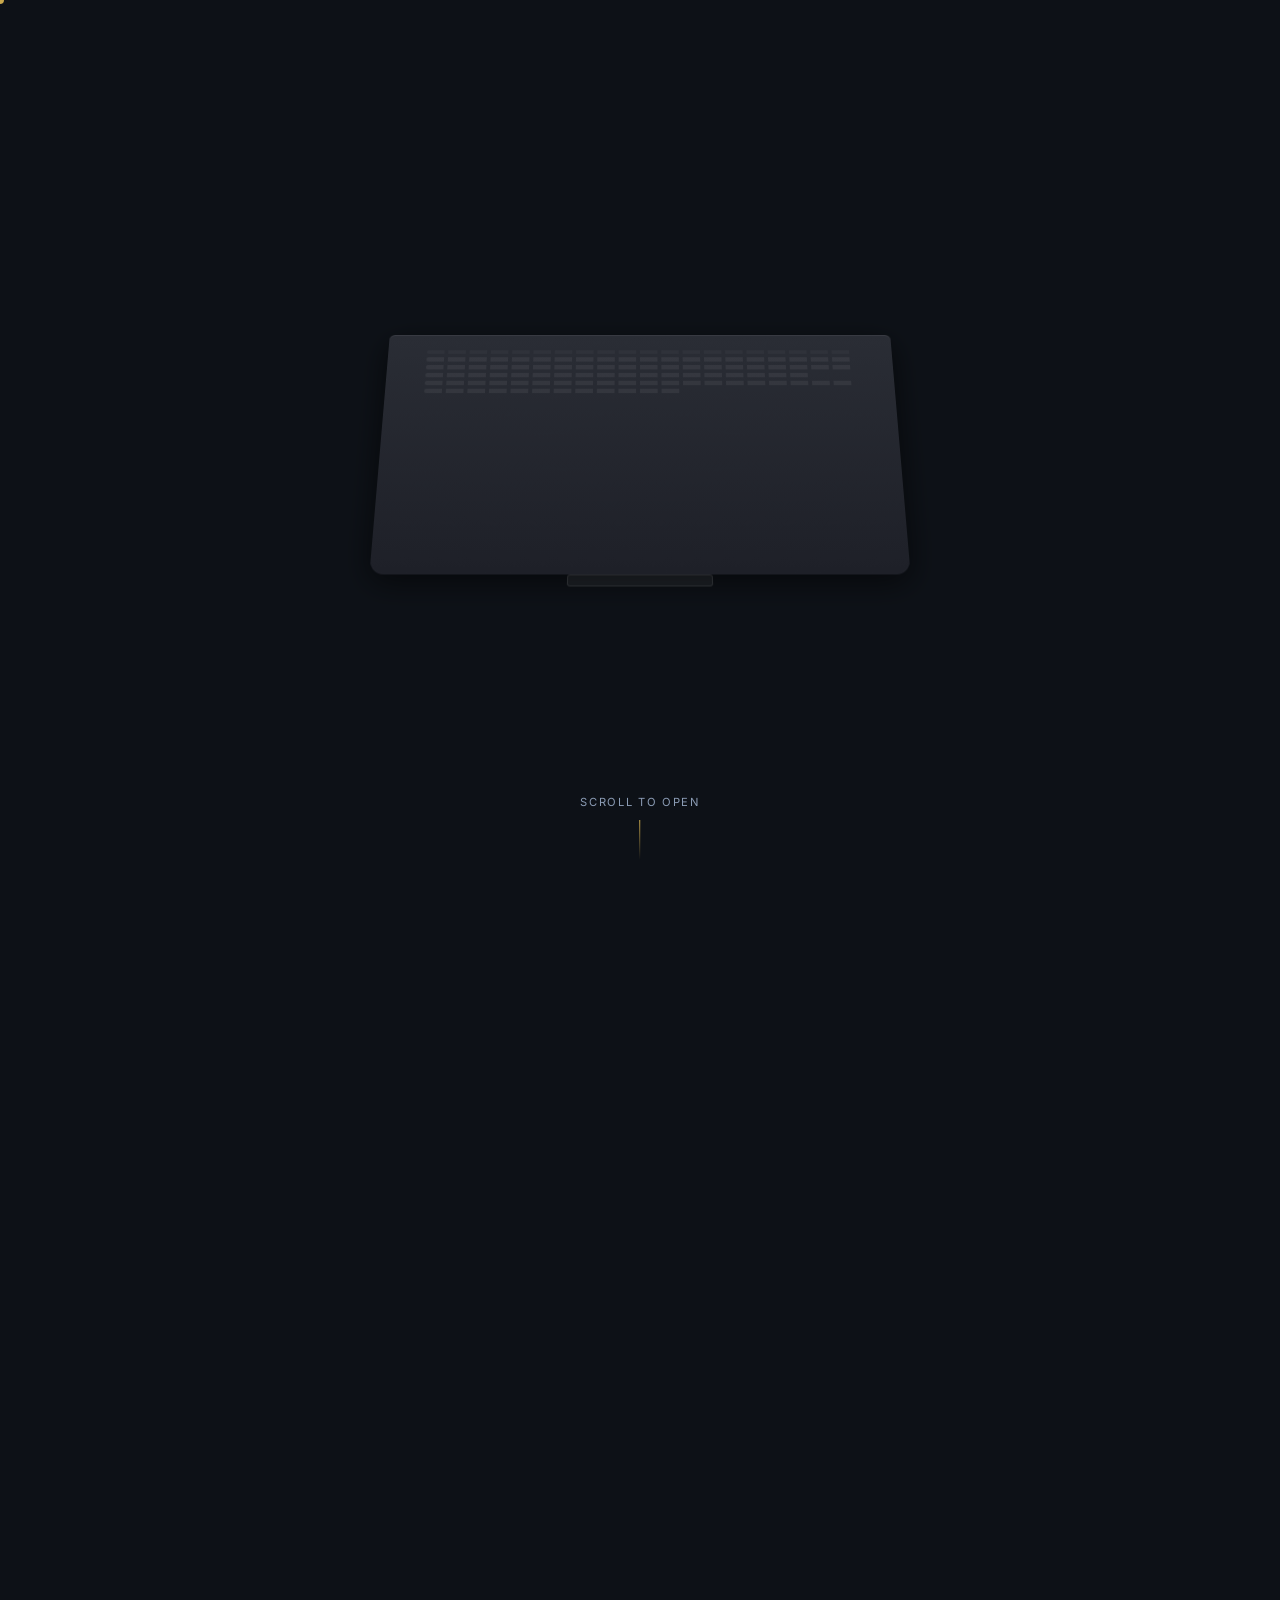
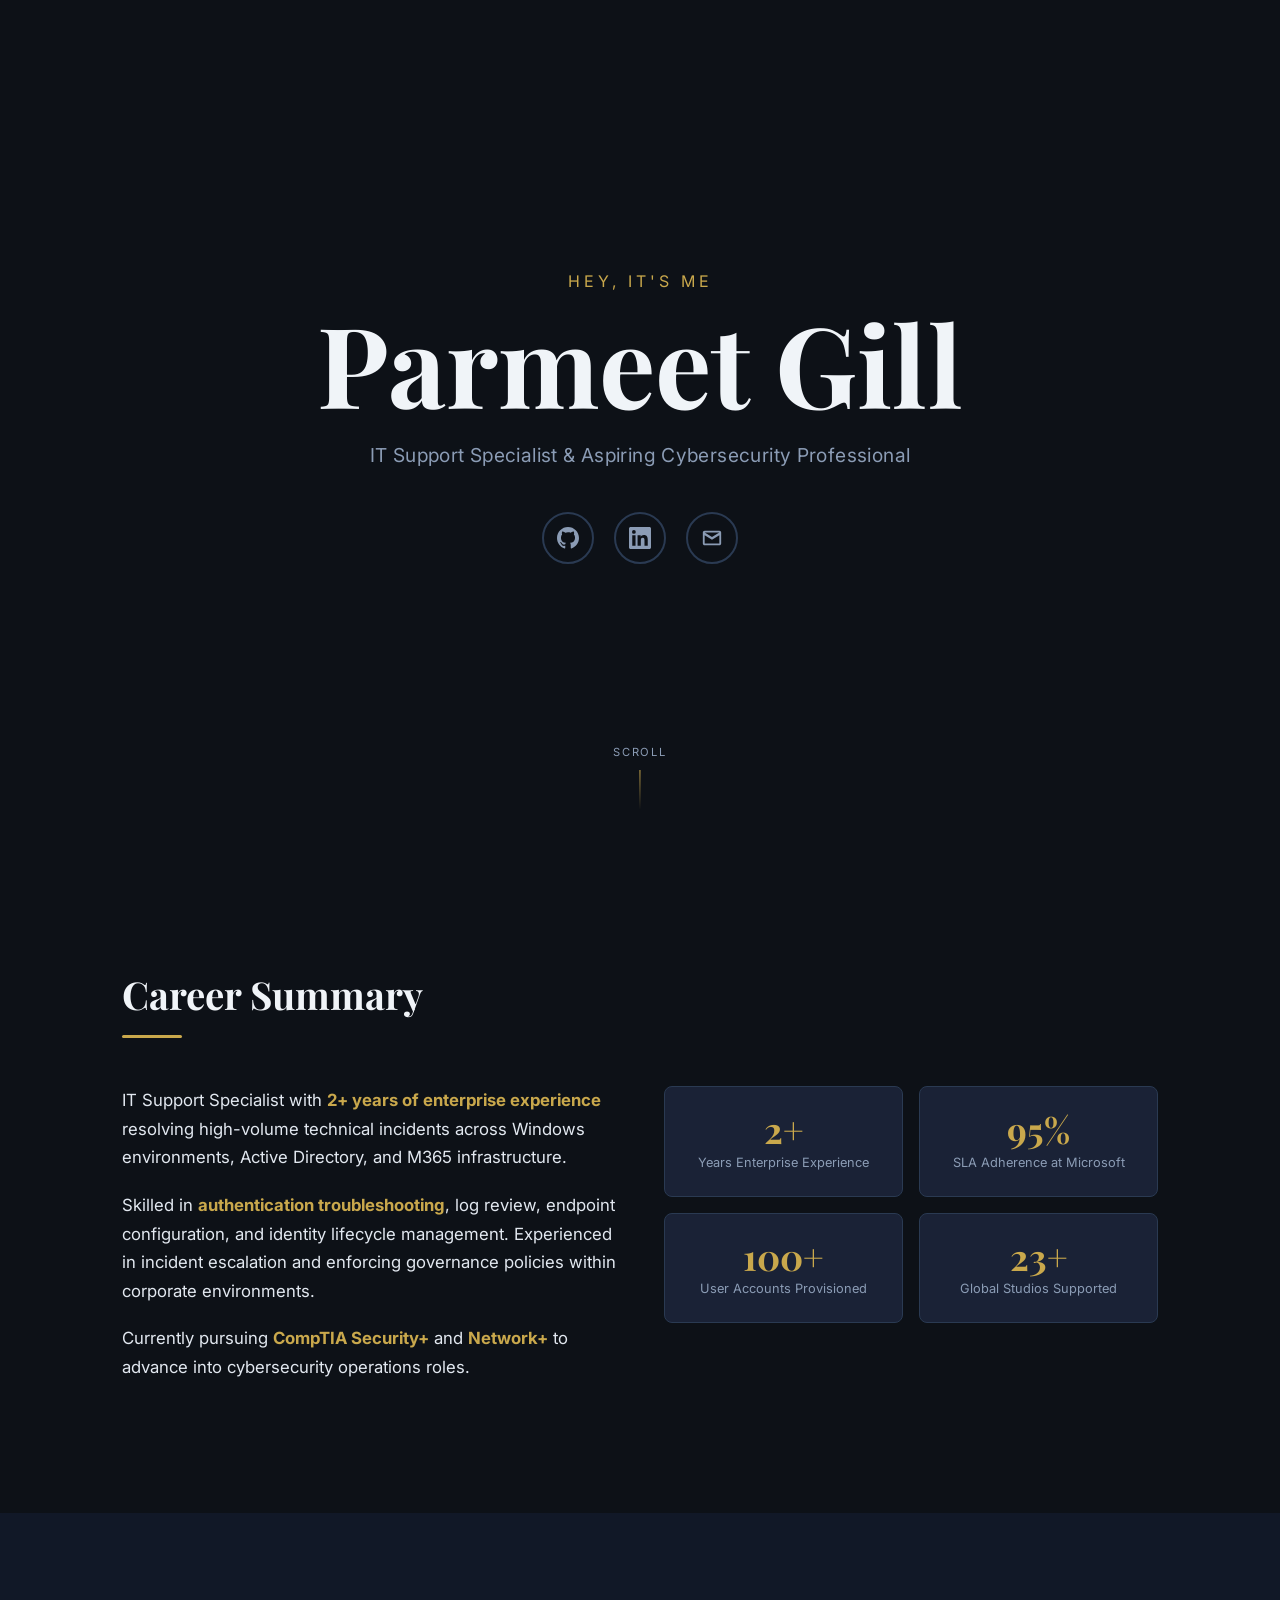
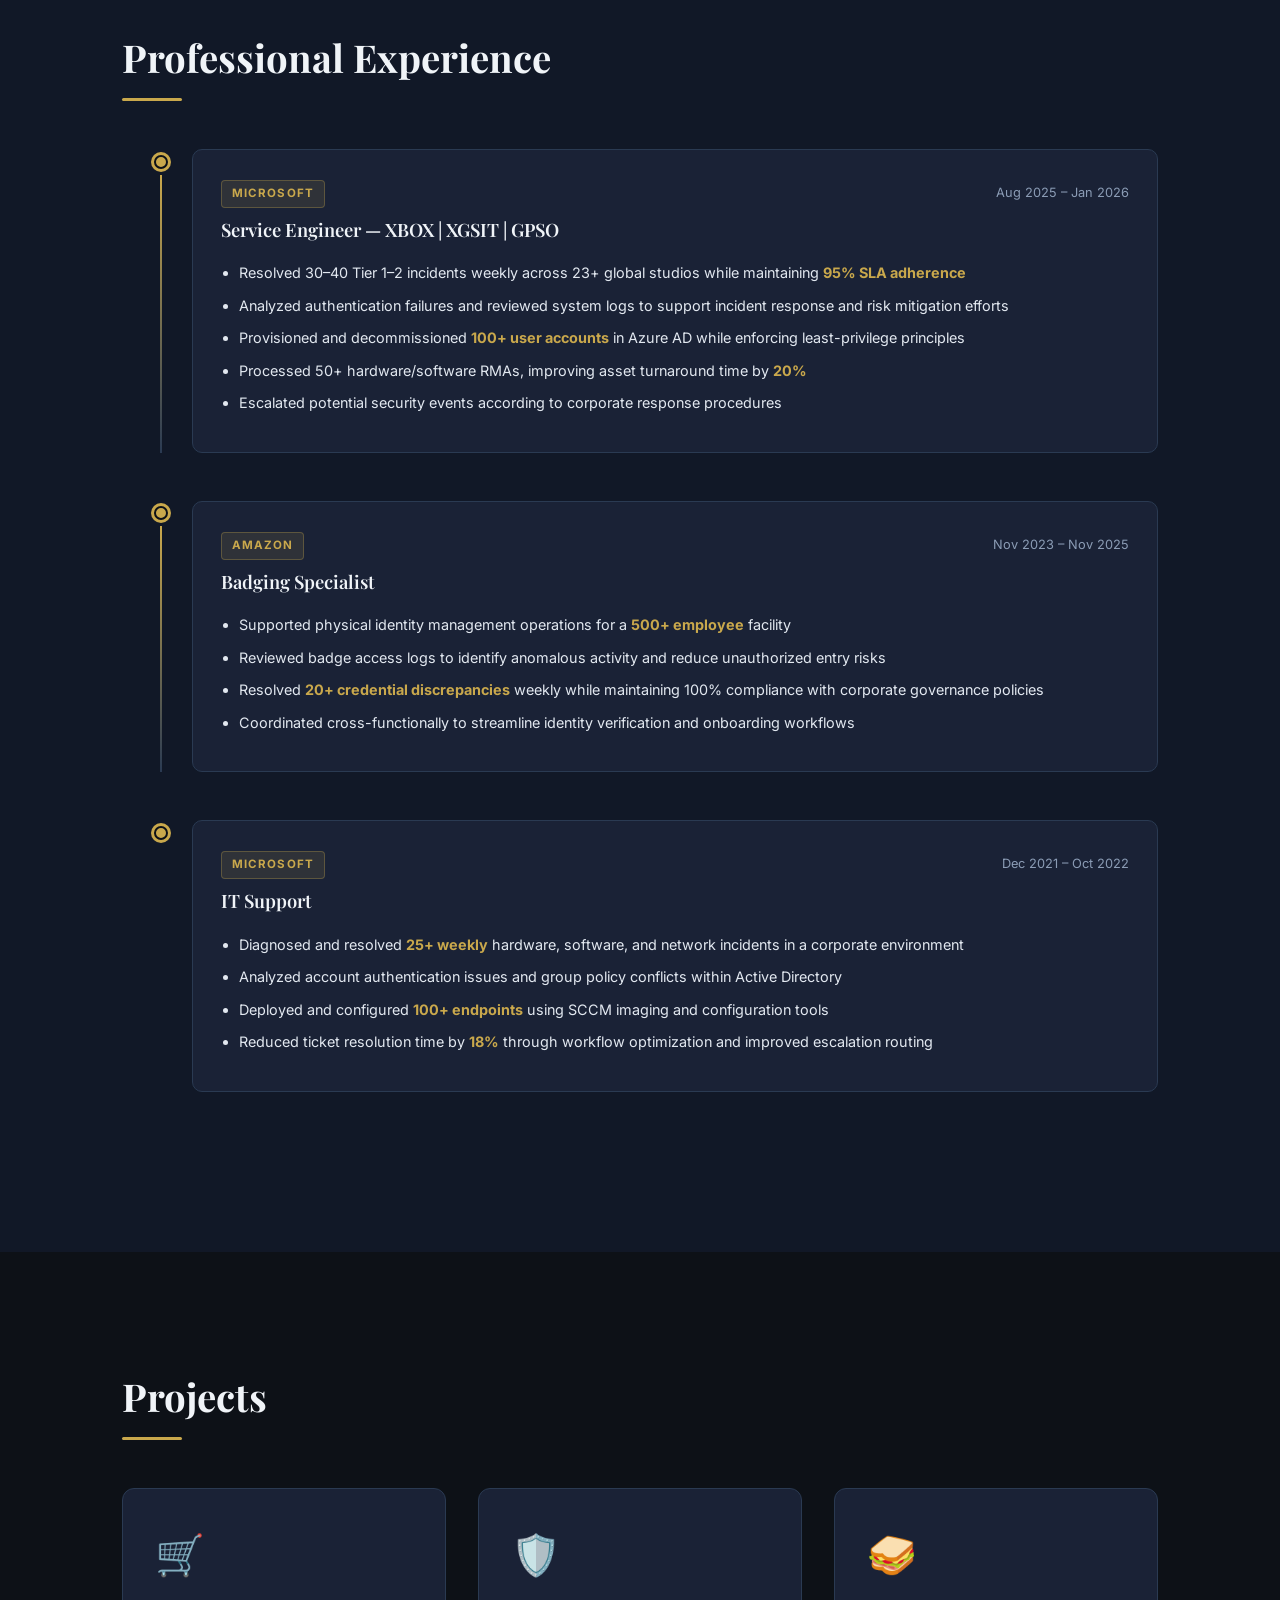
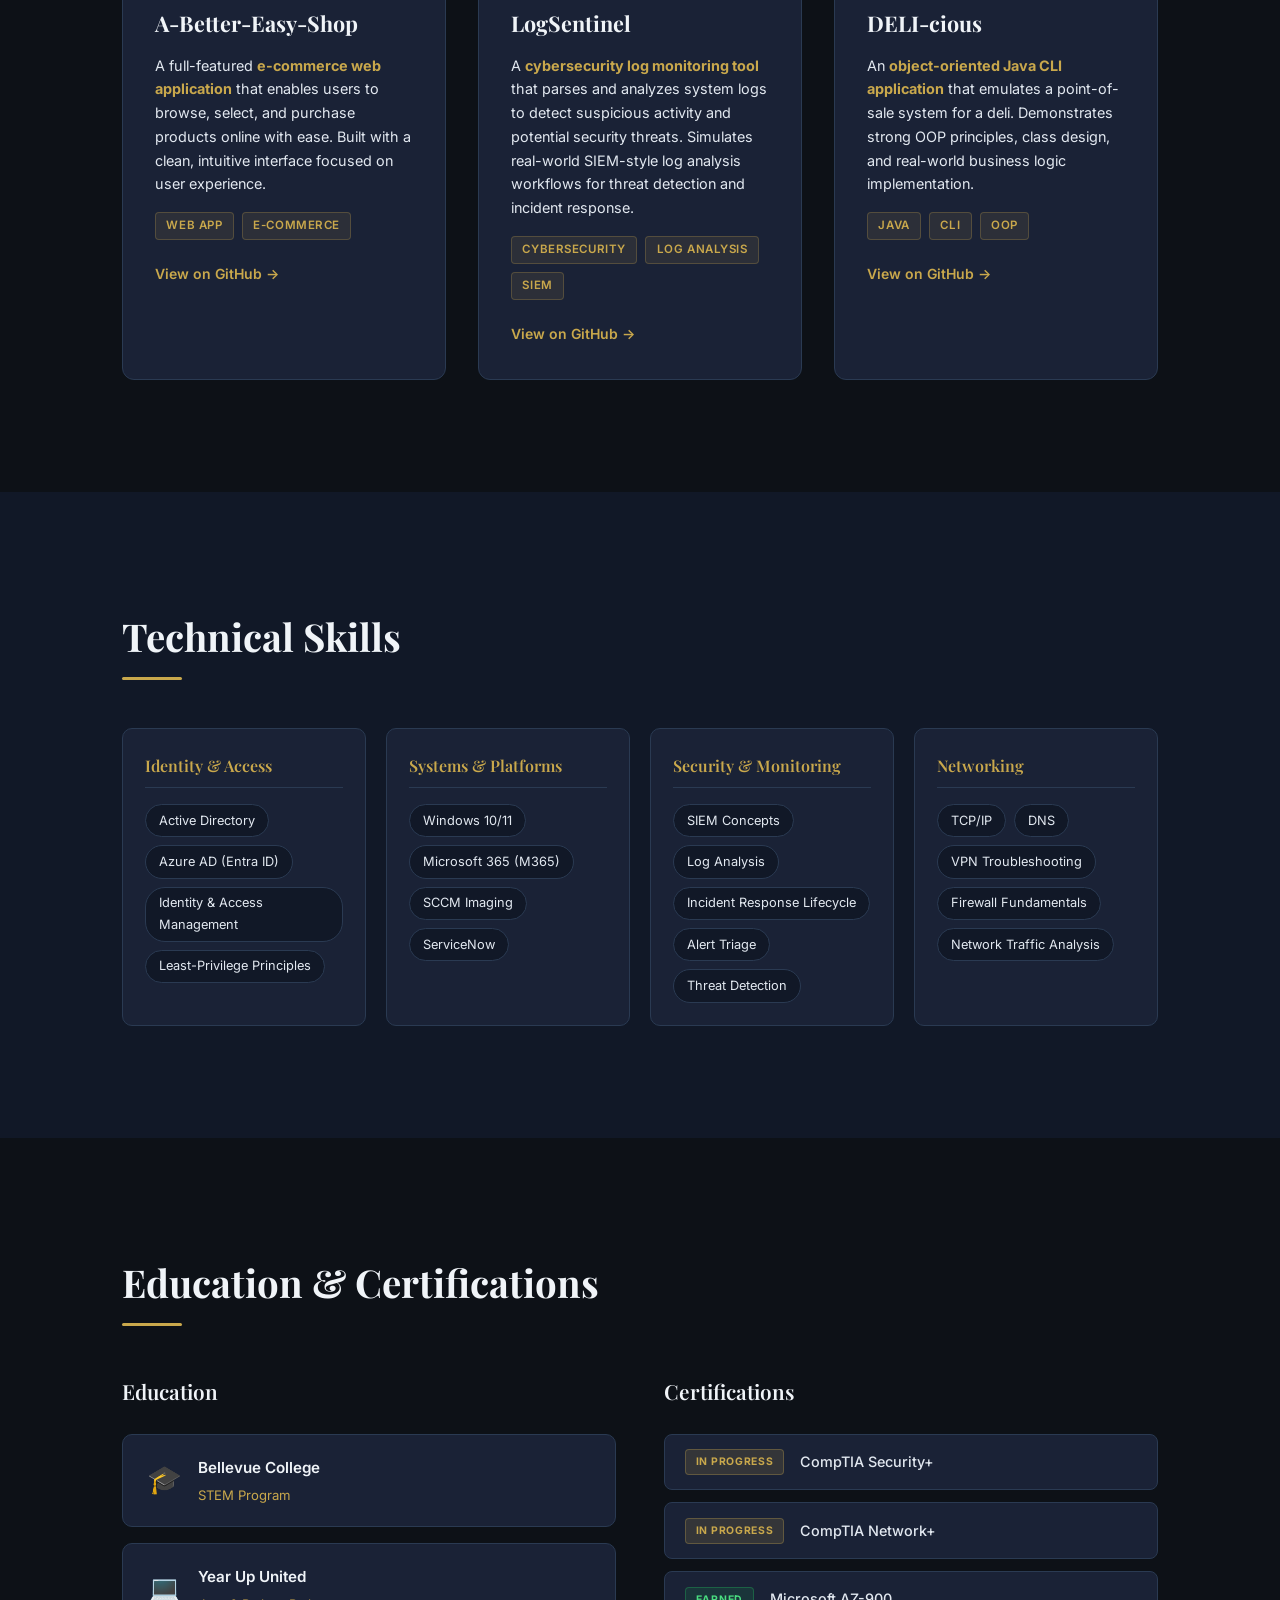
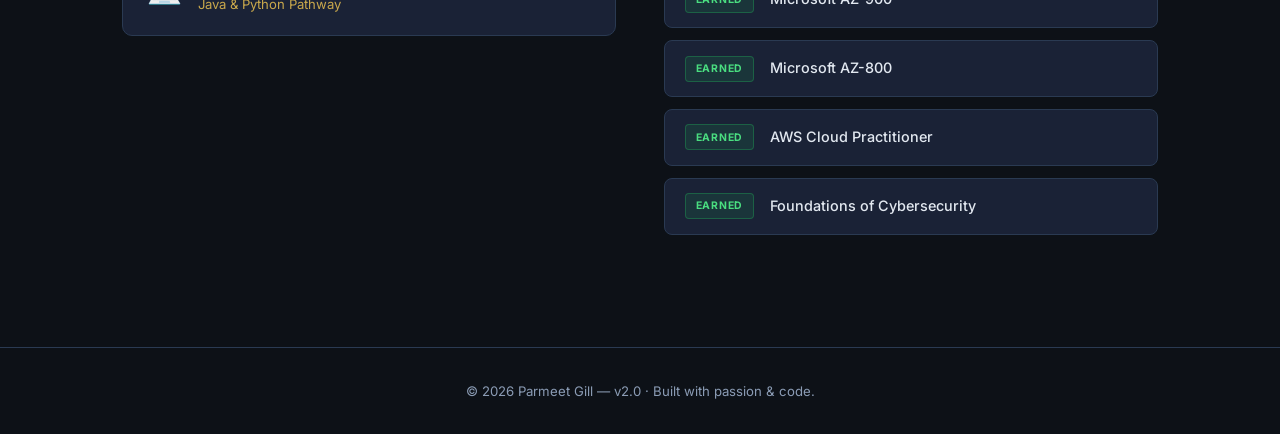
==== index.html @ feb054f6 "v2.0: fix closed angle (rotateX 90deg) and keyboard proportions - lc-lid CSS: rotateX(-120deg) → rot" ====
<!DOCTYPE html>
<html lang="en" data-theme="dark">
<head>
  <meta charset="UTF-8" />
  <meta name="viewport" content="width=device-width, initial-scale=1.0" />
  <title>Parmeet Gill — IT & Cybersecurity Professional | V2.0</title>
  <link rel="stylesheet" href="css/style.css" />
  <link rel="preconnect" href="https://fonts.googleapis.com" />
  <link rel="preconnect" href="https://fonts.gstatic.com" crossorigin />
  <link href="https://fonts.googleapis.com/css2?family=Playfair+Display:wght@400;600;700&family=Inter:wght@300;400;500;600&display=swap" rel="stylesheet" />
</head>
<body>

  <!-- Custom Cursor -->
  <div class="cursor-dot" id="cursorDot"></div>
  <div class="cursor-ring" id="cursorRing"></div>

  <!-- Interactive Canvas Background -->
  <canvas id="bgCanvas"></canvas>

  <!-- ── LAPTOP INTRO SCENE ── -->
  <div id="laptopIntroWrapper" class="laptop-intro-wrapper">
    <div class="laptop-intro-sticky">
      <div class="laptop-stage" id="laptopStage">
        <div class="laptop-computer" id="laptopComputer">
          <!-- Base: keyboard + trackpad -->
          <div class="lc-base">
            <div class="lc-keyboard">
              <div class="lc-key-row lc-key-row--fn"></div>
              <div class="lc-key-row"></div>
              <div class="lc-key-row"></div>
              <div class="lc-key-row lc-key-row--2"></div>
              <div class="lc-key-row"></div>
              <div class="lc-key-row lc-key-row--3"></div>
            </div>
            <div class="lc-trackpad"></div>
          </div>
          <!-- Lid: rotates open on scroll -->
          <div class="lc-lid" id="lcLid">
            <div class="lc-screen-outer">
              <div class="lc-camera-dot"></div>
              <div class="lc-screen" id="lcScreen">
                <div class="lc-screen-ui">
                  <div class="lc-topbar">
                    <span class="lc-dot red"></span>
                    <span class="lc-dot yellow"></span>
                    <span class="lc-dot green"></span>
                  </div>
                  <div class="lc-screen-body">
                    <p class="lc-eyebrow">Hey, it's me</p>
                    <h2 class="lc-name">Parmeet <span>Gill</span></h2>
                    <p class="lc-role">IT &amp; Cybersecurity Professional</p>
                  </div>
                </div>
              </div>
            </div>
            <!-- Lid back face (visible when closed) -->
            <div class="lc-lid-back"></div>
          </div>
        </div>
      </div>
      <!-- Scroll prompt -->
      <div class="laptop-scroll-prompt" id="laptopScrollPrompt">
        <span>Scroll to open</span>
        <div class="scroll-line"></div>
      </div>
    </div>
  </div>

  <!-- ── NAVBAR ── -->
  <nav id="navbar">
    <div class="nav-inner">
      <a href="#hero" class="nav-logo">PG</a>
      <ul class="nav-links">
        <li><a href="#about">About</a></li>
        <li><a href="#experience">Experience</a></li>
        <li><a href="#projects">Projects</a></li>
        <li><a href="#skills">Skills</a></li>
        <li><a href="#education">Education</a></li>
        <li><a href="resume.html" target="_blank" class="nav-resume-btn">Resume</a></li>
      </ul>
      <button class="theme-toggle" id="themeToggle" aria-label="Toggle dark/light mode">
        <span class="toggle-track">
          <span class="toggle-thumb"></span>
          <span class="toggle-icon sun">☀</span>
          <span class="toggle-icon moon">☾</span>
        </span>
      </button>
      <button class="nav-hamburger" id="navHamburger" aria-label="Open menu">
        <span></span><span></span><span></span>
      </button>
    </div>
  </nav>

  <!-- ── MOBILE MENU ── -->
  <div class="mobile-menu" id="mobileMenu">
    <button class="mobile-close" id="mobileClose">✕</button>
    <ul>
      <li><a href="#about" class="mobile-link">About</a></li>
      <li><a href="#experience" class="mobile-link">Experience</a></li>
      <li><a href="#projects" class="mobile-link">Projects</a></li>
      <li><a href="#skills" class="mobile-link">Skills</a></li>
      <li><a href="#education" class="mobile-link">Education</a></li>
      <li><a href="resume.html" target="_blank" class="mobile-link">Resume ↗</a></li>
    </ul>
  </div>

  <main>

    <!-- ── HERO ── -->
    <section id="hero">
      <div class="hero-content">
        <p class="hero-eyebrow">Hey, it's me</p>
        <h1 class="hero-name">Parmeet <span>Gill</span></h1>
        <p class="hero-tagline">IT Support Specialist &amp; Aspiring Cybersecurity Professional</p>
        <div class="hero-socials">
          <!-- GitHub -->
          <a href="https://github.com/ParmeetGill422" target="_blank" rel="noopener" class="social-icon" aria-label="GitHub">
            <svg viewBox="0 0 24 24" fill="currentColor" xmlns="http://www.w3.org/2000/svg">
              <path d="M12 0C5.374 0 0 5.373 0 12c0 5.302 3.438 9.8 8.207 11.387.599.111.793-.261.793-.577v-2.234c-3.338.726-4.033-1.416-4.033-1.416-.546-1.387-1.333-1.756-1.333-1.756-1.089-.745.083-.729.083-.729 1.205.084 1.839 1.237 1.839 1.237 1.07 1.834 2.807 1.304 3.492.997.107-.775.418-1.305.762-1.604-2.665-.305-5.467-1.334-5.467-5.931 0-1.311.469-2.381 1.236-3.221-.124-.303-.535-1.524.117-3.176 0 0 1.008-.322 3.301 1.23A11.509 11.509 0 0 1 12 5.803c1.02.005 2.047.138 3.006.404 2.291-1.552 3.297-1.23 3.297-1.23.653 1.653.242 2.874.118 3.176.77.84 1.235 1.911 1.235 3.221 0 4.609-2.807 5.624-5.479 5.921.43.372.823 1.102.823 2.222v3.293c0 .319.192.694.801.576C20.566 21.797 24 17.3 24 12c0-6.627-5.373-12-12-12z"/>
            </svg>
          </a>
          <!-- LinkedIn -->
          <a href="https://www.linkedin.com/in/parmeet-gill57/" target="_blank" rel="noopener" class="social-icon" aria-label="LinkedIn">
            <svg viewBox="0 0 24 24" fill="currentColor" xmlns="http://www.w3.org/2000/svg">
              <path d="M20.447 20.452h-3.554v-5.569c0-1.328-.027-3.037-1.852-3.037-1.853 0-2.136 1.445-2.136 2.939v5.667H9.351V9h3.414v1.561h.046c.477-.9 1.637-1.85 3.37-1.85 3.601 0 4.267 2.37 4.267 5.455v6.286zM5.337 7.433a2.062 2.062 0 0 1-2.063-2.065 2.064 2.064 0 1 1 2.063 2.065zm1.782 13.019H3.555V9h3.564v11.452zM22.225 0H1.771C.792 0 0 .774 0 1.729v20.542C0 23.227.792 24 1.771 24h20.451C23.2 24 24 23.227 24 22.271V1.729C24 .774 23.2 0 22.222 0h.003z"/>
            </svg>
          </a>
          <!-- Email (dropdown chooser) -->
          <div class="email-wrapper">
            <button class="social-icon" id="emailBtn" aria-label="Email" aria-expanded="false">
              <svg viewBox="0 0 24 24" fill="currentColor" xmlns="http://www.w3.org/2000/svg">
                <path d="M20 4H4c-1.103 0-2 .897-2 2v12c0 1.103.897 2 2 2h16c1.103 0 2-.897 2-2V6c0-1.103-.897-2-2-2zm0 2-8 5-8-5h16zm0 12H4V8.868l8 5 8-5V18z"/>
              </svg>
            </button>
            <div class="email-dropdown" id="emailDropdown">
              <a href="https://mail.google.com/mail/?view=cm&to=parmeetgill422@gmail.com" target="_blank" rel="noopener" class="email-opt">
                <svg viewBox="0 0 24 24" fill="currentColor"><path d="M24 5.457v13.909c0 .904-.732 1.636-1.636 1.636h-3.819V11.73L12 16.64l-6.545-4.91v9.273H1.636A1.636 1.636 0 0 1 0 19.366V5.457c0-2.023 2.309-3.178 3.927-1.964L5.455 4.64 12 9.548l6.545-4.91 1.528-1.145C21.69 2.28 24 3.434 24 5.457z"/></svg>
                Gmail
              </a>
              <a href="mailto:parmeetgill422@gmail.com" class="email-opt">
                <svg viewBox="0 0 24 24" fill="currentColor"><path d="M7.88 12.04q0 .45-.11.87-.1.41-.33.74-.22.33-.58.52-.37.2-.87.2t-.85-.2q-.35-.21-.57-.55-.22-.33-.33-.75-.1-.42-.1-.83 0-.42.1-.83.11-.43.33-.75.22-.33.57-.54.36-.2.85-.2.5 0 .87.2.36.2.58.54.22.32.33.75.11.42.11.83zm2.12 0q0-.68-.2-1.3-.21-.6-.59-1.06-.37-.45-.9-.72-.52-.26-1.2-.26-.54 0-.97.2-.43.18-.74.48v-.55H5.1v7.37h1.31v-2.6q.29.27.71.43.42.16.92.16.68 0 1.2-.26.54-.27.9-.73.38-.46.59-1.07.2-.6.2-1.29zm4.93 0q0 .45-.11.87-.1.41-.33.74-.22.33-.58.52-.37.2-.87.2t-.85-.2q-.35-.21-.57-.55-.22-.33-.33-.75-.1-.42-.1-.83 0-.42.1-.83.11-.43.33-.75.22-.33.57-.54.36-.2.85-.2.5 0 .87.2.36.2.58.54.22.32.33.75.11.42.11.83zm2.12 0q0-.68-.2-1.3-.21-.6-.59-1.06-.37-.45-.9-.72-.52-.26-1.2-.26-.54 0-.97.2-.43.18-.74.48v-.55h-1.22v7.37h1.31v-2.6q.29.27.71.43.42.16.92.16.68 0 1.2-.26.54-.27.9-.73.38-.46.59-1.07.2-.6.2-1.29zm3.06 3.56q.39 0 .72-.07.34-.08.56-.2v-1.16q-.22.11-.5.17-.27.07-.55.07-.67 0-1.03-.42-.37-.44-.37-1.22 0-.78.36-1.21.37-.43 1.06-.43.26 0 .52.06.25.07.47.18V9.84q-.24-.11-.56-.17-.32-.07-.68-.07-.91 0-1.57.33-.66.33-1.01.93-.35.6-.35 1.41 0 .8.35 1.4.35.6 1.01.92.66.33 1.57.33zm4.78-6.05v6h-1.31V9.55h1.31zm0-2.28v1.28h-1.31V7.27h1.31z"/></svg>
                Outlook
              </a>
            </div>
          </div>
        </div>
      </div>
      <div class="hero-scroll-hint">
        <span>Scroll</span>
        <div class="scroll-line"></div>
      </div>
    </section>

    <!-- ── ABOUT ── -->
    <section id="about" class="section">
      <div class="container">
        <h2 class="section-title">Career Summary</h2>
        <div class="about-grid">
          <div class="about-text">
            <p>
              IT Support Specialist with <strong>2+ years of enterprise experience</strong> resolving
              high-volume technical incidents across Windows environments, Active Directory, and M365
              infrastructure.
            </p>
            <p>
              Skilled in <strong>authentication troubleshooting</strong>, log review, endpoint
              configuration, and identity lifecycle management. Experienced in incident escalation and
              enforcing governance policies within corporate environments.
            </p>
            <p>
              Currently pursuing <strong>CompTIA Security+</strong> and <strong>Network+</strong> to
              advance into cybersecurity operations roles.
            </p>
          </div>
          <div class="about-stats">
            <div class="stat-card">
              <span class="stat-num">2+</span>
              <span class="stat-label">Years Enterprise Experience</span>
            </div>
            <div class="stat-card">
              <span class="stat-num">95%</span>
              <span class="stat-label">SLA Adherence at Microsoft</span>
            </div>
            <div class="stat-card">
              <span class="stat-num">100+</span>
              <span class="stat-label">User Accounts Provisioned</span>
            </div>
            <div class="stat-card">
              <span class="stat-num">23+</span>
              <span class="stat-label">Global Studios Supported</span>
            </div>
          </div>
        </div>
      </div>
    </section>

    <!-- ── EXPERIENCE ── -->
    <section id="experience" class="section section-alt">
      <div class="container">
        <h2 class="section-title">Professional Experience</h2>
        <div class="timeline">

          <!-- Microsoft — Service Engineer -->
          <div class="timeline-item" data-aos>
            <div class="timeline-marker">
              <div class="timeline-dot"></div>
              <div class="timeline-line"></div>
            </div>
            <div class="timeline-card">
              <div class="timeline-header">
                <div>
                  <span class="company-tag">Microsoft</span>
                  <h3 class="job-title">Service Engineer — XBOX | XGSIT | GPSO</h3>
                </div>
                <span class="job-date">Aug 2025 – Jan 2026</span>
              </div>
              <ul class="job-bullets">
                <li>Resolved 30–40 Tier 1–2 incidents weekly across 23+ global studios while maintaining <strong>95% SLA adherence</strong></li>
                <li>Analyzed authentication failures and reviewed system logs to support incident response and risk mitigation efforts</li>
                <li>Provisioned and decommissioned <strong>100+ user accounts</strong> in Azure AD while enforcing least-privilege principles</li>
                <li>Processed 50+ hardware/software RMAs, improving asset turnaround time by <strong>20%</strong></li>
                <li>Escalated potential security events according to corporate response procedures</li>
              </ul>
            </div>
          </div>

          <!-- Amazon -->
          <div class="timeline-item" data-aos>
            <div class="timeline-marker">
              <div class="timeline-dot"></div>
              <div class="timeline-line"></div>
            </div>
            <div class="timeline-card">
              <div class="timeline-header">
                <div>
                  <span class="company-tag">Amazon</span>
                  <h3 class="job-title">Badging Specialist</h3>
                </div>
                <span class="job-date">Nov 2023 – Nov 2025</span>
              </div>
              <ul class="job-bullets">
                <li>Supported physical identity management operations for a <strong>500+ employee</strong> facility</li>
                <li>Reviewed badge access logs to identify anomalous activity and reduce unauthorized entry risks</li>
                <li>Resolved <strong>20+ credential discrepancies</strong> weekly while maintaining 100% compliance with corporate governance policies</li>
                <li>Coordinated cross-functionally to streamline identity verification and onboarding workflows</li>
              </ul>
            </div>
          </div>

          <!-- Microsoft — IT Support -->
          <div class="timeline-item" data-aos>
            <div class="timeline-marker">
              <div class="timeline-dot"></div>
            </div>
            <div class="timeline-card">
              <div class="timeline-header">
                <div>
                  <span class="company-tag">Microsoft</span>
                  <h3 class="job-title">IT Support</h3>
                </div>
                <span class="job-date">Dec 2021 – Oct 2022</span>
              </div>
              <ul class="job-bullets">
                <li>Diagnosed and resolved <strong>25+ weekly</strong> hardware, software, and network incidents in a corporate environment</li>
                <li>Analyzed account authentication issues and group policy conflicts within Active Directory</li>
                <li>Deployed and configured <strong>100+ endpoints</strong> using SCCM imaging and configuration tools</li>
                <li>Reduced ticket resolution time by <strong>18%</strong> through workflow optimization and improved escalation routing</li>
              </ul>
            </div>
          </div>

        </div>
      </div>
    </section>

    <!-- ── PROJECTS ── -->
    <section id="projects" class="section">
      <div class="container">
        <h2 class="section-title">Projects</h2>
        <div class="projects-grid">

          <div class="project-card" data-aos>
            <div class="project-icon">🛒</div>
            <h3 class="project-name">A-Better-Easy-Shop</h3>
            <p class="project-desc">
              A full-featured <strong>e-commerce web application</strong> that enables users to browse,
              select, and purchase products online with ease. Built with a clean, intuitive interface
              focused on user experience.
            </p>
            <div class="project-tags">
              <span class="tag">Web App</span>
              <span class="tag">E-Commerce</span>
            </div>
            <a href="https://github.com/ParmeetGill422/A-Better-Easy-Shop" target="_blank" rel="noopener" class="project-link">
              View on GitHub →
            </a>
          </div>

          <div class="project-card" data-aos>
            <div class="project-icon">🛡️</div>
            <h3 class="project-name">LogSentinel</h3>
            <p class="project-desc">
              A <strong>cybersecurity log monitoring tool</strong> that parses and analyzes system logs
              to detect suspicious activity and potential security threats. Simulates real-world
              SIEM-style log analysis workflows for threat detection and incident response.
            </p>
            <div class="project-tags">
              <span class="tag">Cybersecurity</span>
              <span class="tag">Log Analysis</span>
              <span class="tag">SIEM</span>
            </div>
            <a href="https://github.com/ParmeetGill422/LogSentinel" target="_blank" rel="noopener" class="project-link">
              View on GitHub →
            </a>
          </div>

          <div class="project-card" data-aos>
            <div class="project-icon">🥪</div>
            <h3 class="project-name">DELI-cious</h3>
            <p class="project-desc">
              An <strong>object-oriented Java CLI application</strong> that emulates a point-of-sale
              system for a deli. Demonstrates strong OOP principles, class design, and real-world
              business logic implementation.
            </p>
            <div class="project-tags">
              <span class="tag">Java</span>
              <span class="tag">CLI</span>
              <span class="tag">OOP</span>
            </div>
            <a href="https://github.com/ParmeetGill422/DELI-cious" target="_blank" rel="noopener" class="project-link">
              View on GitHub →
            </a>
          </div>

        </div>
      </div>
    </section>

    <!-- ── SKILLS ── -->
    <section id="skills" class="section section-alt">
      <div class="container">
        <h2 class="section-title">Technical Skills</h2>
        <div class="skills-grid">

          <div class="skill-group" data-aos>
            <h4 class="skill-group-title">Identity &amp; Access</h4>
            <div class="skill-pills">
              <span class="pill">Active Directory</span>
              <span class="pill">Azure AD (Entra ID)</span>
              <span class="pill">Identity &amp; Access Management</span>
              <span class="pill">Least-Privilege Principles</span>
            </div>
          </div>

          <div class="skill-group" data-aos>
            <h4 class="skill-group-title">Systems &amp; Platforms</h4>
            <div class="skill-pills">
              <span class="pill">Windows 10/11</span>
              <span class="pill">Microsoft 365 (M365)</span>
              <span class="pill">SCCM Imaging</span>
              <span class="pill">ServiceNow</span>
            </div>
          </div>

          <div class="skill-group" data-aos>
            <h4 class="skill-group-title">Security &amp; Monitoring</h4>
            <div class="skill-pills">
              <span class="pill">SIEM Concepts</span>
              <span class="pill">Log Analysis</span>
              <span class="pill">Incident Response Lifecycle</span>
              <span class="pill">Alert Triage</span>
              <span class="pill">Threat Detection</span>
            </div>
          </div>

          <div class="skill-group" data-aos>
            <h4 class="skill-group-title">Networking</h4>
            <div class="skill-pills">
              <span class="pill">TCP/IP</span>
              <span class="pill">DNS</span>
              <span class="pill">VPN Troubleshooting</span>
              <span class="pill">Firewall Fundamentals</span>
              <span class="pill">Network Traffic Analysis</span>
            </div>
          </div>

        </div>
      </div>
    </section>

    <!-- ── EDUCATION & CERTS ── -->
    <section id="education" class="section">
      <div class="container">
        <h2 class="section-title">Education &amp; Certifications</h2>
        <div class="edu-certs-grid">

          <div class="edu-col">
            <h3 class="subsection-title">Education</h3>
            <div class="edu-card" data-aos>
              <div class="edu-icon">🎓</div>
              <div>
                <p class="edu-school">Bellevue College</p>
                <p class="edu-program">STEM Program</p>
              </div>
            </div>
            <div class="edu-card" data-aos>
              <div class="edu-icon">💻</div>
              <div>
                <p class="edu-school">Year Up United</p>
                <p class="edu-program">Java &amp; Python Pathway</p>
              </div>
            </div>
          </div>

          <div class="cert-col">
            <h3 class="subsection-title">Certifications</h3>
            <div class="certs-list">
              <div class="cert-item" data-aos>
                <div class="cert-status in-progress">In Progress</div>
                <p class="cert-name">CompTIA Security+</p>
              </div>
              <div class="cert-item" data-aos>
                <div class="cert-status in-progress">In Progress</div>
                <p class="cert-name">CompTIA Network+</p>
              </div>
              <div class="cert-item" data-aos>
                <div class="cert-status earned">Earned</div>
                <p class="cert-name">Microsoft AZ-900</p>
              </div>
              <div class="cert-item" data-aos>
                <div class="cert-status earned">Earned</div>
                <p class="cert-name">Microsoft AZ-800</p>
              </div>
              <div class="cert-item" data-aos>
                <div class="cert-status earned">Earned</div>
                <p class="cert-name">AWS Cloud Practitioner</p>
              </div>
              <div class="cert-item" data-aos>
                <div class="cert-status earned">Earned</div>
                <p class="cert-name">Foundations of Cybersecurity</p>
              </div>
            </div>
          </div>

        </div>
      </div>
    </section>

  </main>

  <!-- ── FOOTER ── -->
  <footer>
    <p>© 2026 Parmeet Gill — v2.0 · Built with passion &amp; code.</p>
  </footer>

  <script src="js/script.js"></script>
</body>
</html>
---- css/style.css ----
/* ============================================================
   PARMEET GILL — Personal Website
   Classic theme · Dark/Light mode · Interactive BG
   ============================================================ */

/* ── CSS VARIABLES ─────────────────────────────────────────── */
:root {
  /* Gold accent */
  --gold:        #c9a84c;
  --gold-light:  #e0c472;
  --gold-dark:   #a07830;

  /* Transitions */
  --transition:  0.3s ease;

  /* Typography */
  --font-serif:  'Playfair Display', Georgia, serif;
  --font-sans:   'Inter', system-ui, sans-serif;
}

/* Dark theme (default) */
[data-theme="dark"] {
  --bg:           #0d1117;
  --bg-alt:       #111827;
  --bg-card:      #1a2236;
  --bg-card-hover:#1e2d45;
  --border:       #2a3a52;
  --text:         #e2e8f0;
  --text-muted:   #8b9cb5;
  --text-heading: #f0f4f8;
  --nav-bg:       rgba(13,17,23,0.85);
  --shadow:       0 4px 24px rgba(0,0,0,0.5);
  --cursor-color: #c9a84c;
}

/* Light theme */
[data-theme="light"] {
  --bg:           #f5f0e8;
  --bg-alt:       #ede8df;
  --bg-card:      #ffffff;
  --bg-card-hover:#fdf8f0;
  --border:       #d4c9b0;
  --text:         #2c2a25;
  --text-muted:   #6b6254;
  --text-heading: #1a1714;
  --nav-bg:       rgba(245,240,232,0.88);
  --shadow:       0 4px 24px rgba(0,0,0,0.12);
  --cursor-color: #8b6914;
}

/* ── RESET & BASE ───────────────────────────────────────────── */
*, *::before, *::after { box-sizing: border-box; margin: 0; padding: 0; }

html {
  scroll-behavior: smooth;
  font-size: 16px;
}

body {
  font-family: var(--font-sans);
  background-color: var(--bg);
  color: var(--text);
  line-height: 1.7;
  transition: background-color var(--transition), color var(--transition);
  cursor: none;          /* hide default cursor */
  overflow-x: hidden;
}

a { color: inherit; text-decoration: none; }
ul { list-style: none; }
img { max-width: 100%; display: block; }

/* ── CANVAS BG ──────────────────────────────────────────────── */
#bgCanvas {
  position: fixed;
  inset: 0;
  z-index: 0;
  pointer-events: none;
  opacity: 0.55;
  transition: opacity 0.5s ease;
}
[data-theme="light"] #bgCanvas { opacity: 0.25; }

/* ── CUSTOM CURSOR ──────────────────────────────────────────── */
.cursor-dot {
  position: fixed;
  width: 8px;
  height: 8px;
  background: var(--gold);
  border-radius: 50%;
  pointer-events: none;
  z-index: 9999;
  transform: translate(-50%, -50%);
  transition: width 0.15s ease, height 0.15s ease, background 0.15s ease;
}

.cursor-ring {
  position: fixed;
  width: 36px;
  height: 36px;
  border: 2px solid var(--gold);
  border-radius: 50%;
  pointer-events: none;
  z-index: 9998;
  transform: translate(-50%, -50%);
  transition: width 0.25s ease, height 0.25s ease,
              border-color 0.25s ease, transform 0.08s linear;
  opacity: 0.6;
}

body.cursor-hover .cursor-dot  { width: 14px; height: 14px; }
body.cursor-hover .cursor-ring { width: 52px; height: 52px; opacity: 0.9; }
body.cursor-click .cursor-dot  { width: 6px; height: 6px; }
body.cursor-click .cursor-ring { width: 28px; height: 28px; }

/* ── NAVBAR ─────────────────────────────────────────────────── */
#navbar {
  position: fixed;
  top: 0; left: 0; right: 0;
  z-index: 1000;
  background: var(--nav-bg);
  backdrop-filter: blur(12px);
  -webkit-backdrop-filter: blur(12px);
  border-bottom: 1px solid var(--border);
  transition: background var(--transition), border-color var(--transition);
}

.nav-inner {
  max-width: 1200px;
  margin: 0 auto;
  padding: 0 2rem;
  height: 64px;
  display: flex;
  align-items: center;
  gap: 2rem;
}

.nav-logo {
  font-family: var(--font-serif);
  font-size: 1.5rem;
  font-weight: 700;
  color: var(--gold);
  letter-spacing: 0.05em;
  flex-shrink: 0;
}

.nav-links {
  display: flex;
  gap: 1.75rem;
  margin-left: auto;
}

.nav-links a {
  font-size: 0.875rem;
  font-weight: 500;
  color: var(--text-muted);
  letter-spacing: 0.04em;
  text-transform: uppercase;
  transition: color var(--transition);
  position: relative;
}

.nav-links a::after {
  content: '';
  position: absolute;
  bottom: -3px; left: 0;
  width: 0; height: 1px;
  background: var(--gold);
  transition: width var(--transition);
}

.nav-links a:hover { color: var(--gold); }
.nav-links a:hover::after { width: 100%; }

.nav-resume-btn {
  color: var(--gold) !important;
  border: 1px solid var(--gold);
  padding: 0.3rem 0.85rem;
  border-radius: 4px;
  transition: background var(--transition), color var(--transition) !important;
}
.nav-resume-btn:hover {
  background: var(--gold) !important;
  color: #0d1117 !important;
}
.nav-resume-btn::after { display: none !important; }

/* ── THEME TOGGLE ────────────────────────────────────────────── */
.theme-toggle {
  background: none;
  border: none;
  cursor: none;
  padding: 0;
  flex-shrink: 0;
}

.toggle-track {
  display: flex;
  align-items: center;
  width: 56px;
  height: 28px;
  background: var(--bg-card);
  border: 1px solid var(--border);
  border-radius: 14px;
  position: relative;
  padding: 0 4px;
  transition: background var(--transition), border-color var(--transition);
}

.toggle-thumb {
  position: absolute;
  width: 20px;
  height: 20px;
  border-radius: 50%;
  background: var(--gold);
  left: 4px;
  transition: transform var(--transition), background var(--transition);
  z-index: 1;
}

[data-theme="light"] .toggle-thumb { transform: translateX(28px); }

.toggle-icon {
  font-size: 0.7rem;
  position: absolute;
  top: 50%;
  transform: translateY(-50%);
  transition: opacity var(--transition);
  z-index: 0;
}
.toggle-icon.sun  { right: 6px; opacity: 1; }
.toggle-icon.moon { left: 6px;  opacity: 0.5; }
[data-theme="light"] .toggle-icon.sun  { opacity: 0.5; }
[data-theme="light"] .toggle-icon.moon { opacity: 1; }

/* ── HAMBURGER ────────────────────────────────────────────────── */
.nav-hamburger {
  display: none;
  flex-direction: column;
  gap: 5px;
  background: none;
  border: none;
  cursor: none;
  padding: 4px;
  margin-left: auto;
}
.nav-hamburger span {
  display: block;
  width: 22px;
  height: 2px;
  background: var(--text);
  border-radius: 2px;
  transition: background var(--transition);
}

/* ── MOBILE MENU ─────────────────────────────────────────────── */
.mobile-menu {
  position: fixed;
  inset: 0;
  z-index: 999;
  background: var(--bg-card);
  display: flex;
  flex-direction: column;
  align-items: center;
  justify-content: center;
  gap: 2rem;
  transform: translateX(100%);
  transition: transform 0.35s cubic-bezier(0.77, 0, 0.175, 1);
}
.mobile-menu.open { transform: translateX(0); }
.mobile-menu ul { text-align: center; }
.mobile-menu li + li { margin-top: 1.5rem; }
.mobile-menu a {
  font-family: var(--font-serif);
  font-size: 1.75rem;
  color: var(--text);
  transition: color var(--transition);
}
.mobile-menu a:hover { color: var(--gold); }
.mobile-close {
  position: absolute;
  top: 1.5rem; right: 1.75rem;
  background: none; border: none;
  font-size: 1.5rem;
  color: var(--text-muted);
  cursor: none;
}

/* ── MAIN / SECTIONS ─────────────────────────────────────────── */
main { position: relative; z-index: 1; }

.section { padding: 7rem 0; }
.section-alt { background: var(--bg-alt); transition: background var(--transition); }

.container {
  max-width: 1100px;
  margin: 0 auto;
  padding: 0 2rem;
}

.section-title {
  font-family: var(--font-serif);
  font-size: clamp(1.75rem, 3vw, 2.5rem);
  font-weight: 700;
  color: var(--text-heading);
  margin-bottom: 3rem;
  position: relative;
  display: inline-block;
}

.section-title::after {
  content: '';
  display: block;
  width: 60px;
  height: 3px;
  background: var(--gold);
  margin-top: 0.5rem;
  border-radius: 2px;
}

/* ── HERO ────────────────────────────────────────────────────── */
#hero {
  min-height: 100vh;
  display: flex;
  flex-direction: column;
  justify-content: center;
  align-items: center;
  padding: 6rem 2rem 4rem;
  position: relative;
  z-index: 1;
  text-align: center;
}

.hero-content {
  display: flex;
  flex-direction: column;
  align-items: center;
  max-width: 800px;
  width: 100%;
}

.hero-eyebrow {
  font-size: 1rem;
  text-transform: uppercase;
  letter-spacing: 0.25em;
  color: var(--gold);
  margin-bottom: 0.75rem;
}

.hero-name {
  font-family: var(--font-serif);
  font-size: clamp(3.5rem, 9vw, 7rem);
  font-weight: 700;
  line-height: 1.0;
  color: var(--text-heading);
  margin-bottom: 1.25rem;
}

.hero-name span { color: var(--text-heading); }

.hero-tagline {
  font-size: clamp(1rem, 2vw, 1.2rem);
  color: var(--text-muted);
  margin-bottom: 2.5rem;
  letter-spacing: 0.02em;
}

/* Social Icons */
.hero-socials {
  display: flex;
  gap: 1.25rem;
  align-items: center;
  justify-content: center;
}

.social-icon {
  display: flex;
  align-items: center;
  justify-content: center;
  width: 52px;
  height: 52px;
  border-radius: 50%;
  border: 2px solid var(--border);
  color: var(--text-muted);
  background: transparent;
  cursor: none;
  transition: all var(--transition);
}

.social-icon svg {
  width: 22px;
  height: 22px;
}

.social-icon:hover {
  border-color: var(--gold);
  color: var(--gold);
  background: rgba(201,168,76,0.1);
  transform: translateY(-3px);
  box-shadow: 0 6px 20px rgba(201,168,76,0.2);
}

/* Email dropdown */
.email-wrapper {
  position: relative;
  display: inline-flex;
}

.email-dropdown {
  position: absolute;
  bottom: calc(100% + 12px);
  left: 50%;
  transform: translateX(-50%);
  background: var(--bg-card);
  border: 1px solid var(--border);
  border-radius: 10px;
  padding: 0.5rem;
  display: none;
  flex-direction: column;
  gap: 0.25rem;
  min-width: 160px;
  box-shadow: var(--shadow);
  z-index: 200;
}
.email-dropdown.open {
  display: flex;
  animation: dropdown-in 0.18s ease;
}

.email-dropdown::after {
  content: '';
  position: absolute;
  top: 100%;
  left: 50%;
  transform: translateX(-50%);
  border: 6px solid transparent;
  border-top-color: var(--border);
}

@keyframes dropdown-in {
  from { opacity: 0; transform: translateX(-50%) translateY(6px); }
  to   { opacity: 1; transform: translateX(-50%) translateY(0); }
}

.email-opt {
  display: flex;
  align-items: center;
  gap: 0.6rem;
  padding: 0.6rem 0.85rem;
  border-radius: 6px;
  font-size: 0.85rem;
  font-weight: 500;
  color: var(--text);
  transition: all var(--transition);
  white-space: nowrap;
}

.email-opt svg {
  width: 18px;
  height: 18px;
  flex-shrink: 0;
  color: var(--text-muted);
  transition: color var(--transition);
}

.email-opt:hover {
  background: rgba(201,168,76,0.1);
  color: var(--gold);
}
.email-opt:hover svg { color: var(--gold); }

/* Buttons */
.btn {
  display: inline-block;
  padding: 0.75rem 1.75rem;
  border-radius: 4px;
  font-size: 0.875rem;
  font-weight: 600;
  letter-spacing: 0.05em;
  text-transform: uppercase;
  transition: all var(--transition);
}

.btn-primary {
  background: var(--gold);
  color: #0d1117;
}
.btn-primary:hover {
  background: var(--gold-light);
  transform: translateY(-2px);
  box-shadow: 0 8px 24px rgba(201,168,76,0.35);
}

.btn-outline {
  border: 1px solid var(--gold);
  color: var(--gold);
}
.btn-outline:hover {
  background: var(--gold);
  color: #0d1117;
  transform: translateY(-2px);
}

/* Scroll hint */
.hero-scroll-hint {
  position: absolute;
  bottom: 2.5rem;
  left: 50%;
  transform: translateX(-50%);
  display: flex;
  flex-direction: column;
  align-items: center;
  gap: 0.5rem;
  color: var(--text-muted);
  font-size: 0.7rem;
  letter-spacing: 0.15em;
  text-transform: uppercase;
  animation: fade-bob 2.5s ease-in-out infinite;
}

.scroll-line {
  width: 1px;
  height: 40px;
  background: linear-gradient(to bottom, var(--gold), transparent);
}

@keyframes fade-bob {
  0%, 100% { opacity: 0.4; transform: translateX(-50%) translateY(0); }
  50%       { opacity: 1;   transform: translateX(-50%) translateY(6px); }
}

/* ── ABOUT ───────────────────────────────────────────────────── */
.about-grid {
  display: grid;
  grid-template-columns: 1fr 1fr;
  gap: 3rem;
  align-items: start;
}

.about-text p {
  color: var(--text);
  font-size: 1.05rem;
  margin-bottom: 1.2rem;
}
.about-text strong { color: var(--gold); }

.about-stats {
  display: grid;
  grid-template-columns: 1fr 1fr;
  gap: 1rem;
}

.stat-card {
  background: var(--bg-card);
  border: 1px solid var(--border);
  border-radius: 8px;
  padding: 1.5rem;
  text-align: center;
  transition: transform var(--transition), box-shadow var(--transition), background var(--transition);
}
.stat-card:hover {
  transform: translateY(-4px);
  box-shadow: var(--shadow);
}

.stat-num {
  display: block;
  font-family: var(--font-serif);
  font-size: 2.25rem;
  font-weight: 700;
  color: var(--gold);
  line-height: 1;
}

.stat-label {
  display: block;
  font-size: 0.8rem;
  color: var(--text-muted);
  margin-top: 0.4rem;
  line-height: 1.4;
}

/* ── TIMELINE (EXPERIENCE) ───────────────────────────────────── */
.timeline { position: relative; padding-left: 2rem; }

.timeline-item {
  display: flex;
  gap: 1.5rem;
  margin-bottom: 3rem;
  opacity: 0;
  transform: translateY(30px);
  transition: opacity 0.6s ease, transform 0.6s ease;
}
.timeline-item.visible { opacity: 1; transform: translateY(0); }

.timeline-marker {
  display: flex;
  flex-direction: column;
  align-items: center;
  flex-shrink: 0;
}

.timeline-dot {
  width: 14px;
  height: 14px;
  background: var(--gold);
  border-radius: 50%;
  border: 2px solid var(--bg);
  box-shadow: 0 0 0 3px var(--gold);
  margin-top: 0.35rem;
  flex-shrink: 0;
}

.timeline-line {
  width: 2px;
  flex: 1;
  background: linear-gradient(to bottom, var(--gold), var(--border));
  margin-top: 6px;
  min-height: 40px;
}

.timeline-card {
  background: var(--bg-card);
  border: 1px solid var(--border);
  border-radius: 10px;
  padding: 1.75rem;
  flex: 1;
  transition: box-shadow var(--transition), transform var(--transition), background var(--transition);
}
.timeline-card:hover {
  box-shadow: var(--shadow);
  transform: translateX(4px);
}

.timeline-header {
  display: flex;
  justify-content: space-between;
  align-items: flex-start;
  gap: 1rem;
  margin-bottom: 1rem;
  flex-wrap: wrap;
}

.company-tag {
  display: inline-block;
  font-size: 0.72rem;
  font-weight: 700;
  text-transform: uppercase;
  letter-spacing: 0.1em;
  color: var(--gold);
  background: rgba(201,168,76,0.12);
  border: 1px solid rgba(201,168,76,0.3);
  padding: 0.2rem 0.6rem;
  border-radius: 4px;
  margin-bottom: 0.4rem;
}

.job-title {
  font-family: var(--font-serif);
  font-size: 1.15rem;
  font-weight: 600;
  color: var(--text-heading);
}

.job-date {
  font-size: 0.8rem;
  color: var(--text-muted);
  white-space: nowrap;
  margin-top: 0.25rem;
}

.job-bullets { padding-left: 1.1rem; list-style: disc; }
.job-bullets li {
  font-size: 0.9rem;
  color: var(--text);
  margin-bottom: 0.5rem;
  list-style-type: disc;
}
.job-bullets strong { color: var(--gold); }

/* ── PROJECTS ────────────────────────────────────────────────── */
.projects-grid {
  display: grid;
  grid-template-columns: repeat(auto-fit, minmax(320px, 1fr));
  gap: 2rem;
}

.project-card {
  background: var(--bg-card);
  border: 1px solid var(--border);
  border-radius: 12px;
  padding: 2rem;
  transition: transform var(--transition), box-shadow var(--transition), background var(--transition);
  opacity: 0;
  transform: translateY(30px);
}
.project-card.visible {
  opacity: 1;
  transform: translateY(0);
}
.project-card:hover {
  transform: translateY(-6px);
  box-shadow: 0 12px 40px rgba(201,168,76,0.15);
  background: var(--bg-card-hover);
}

.project-icon {
  font-size: 2.5rem;
  margin-bottom: 1rem;
}

.project-name {
  font-family: var(--font-serif);
  font-size: 1.35rem;
  font-weight: 700;
  color: var(--text-heading);
  margin-bottom: 0.75rem;
}

.project-desc {
  font-size: 0.9rem;
  color: var(--text);
  line-height: 1.65;
  margin-bottom: 1rem;
}
.project-desc strong { color: var(--gold); }

.project-tags {
  display: flex;
  gap: 0.5rem;
  flex-wrap: wrap;
  margin-bottom: 1.25rem;
}

.tag {
  font-size: 0.72rem;
  font-weight: 600;
  text-transform: uppercase;
  letter-spacing: 0.05em;
  color: var(--gold);
  background: rgba(201,168,76,0.1);
  border: 1px solid rgba(201,168,76,0.25);
  padding: 0.2rem 0.65rem;
  border-radius: 4px;
}

.project-link {
  font-size: 0.875rem;
  font-weight: 600;
  color: var(--gold);
  transition: color var(--transition);
}
.project-link:hover { color: var(--gold-light); }

/* ── SKILLS ──────────────────────────────────────────────────── */
.skills-grid {
  display: grid;
  grid-template-columns: repeat(4, 1fr);
  gap: 1.25rem;
}

.skill-group {
  background: var(--bg-card);
  border: 1px solid var(--border);
  border-radius: 10px;
  padding: 1.4rem;
  opacity: 0;
  transform: translateY(24px);
  transition: opacity 0.5s ease, transform 0.5s ease, background var(--transition);
}
.skill-group.visible { opacity: 1; transform: translateY(0); }
.skill-group:hover { box-shadow: var(--shadow); }

.skill-group-title {
  font-family: var(--font-serif);
  font-size: 1rem;
  font-weight: 600;
  color: var(--gold);
  margin-bottom: 1rem;
  padding-bottom: 0.5rem;
  border-bottom: 1px solid var(--border);
}

.skill-pills { display: flex; flex-wrap: wrap; gap: 0.5rem; }

.pill {
  font-size: 0.8rem;
  color: var(--text);
  background: var(--bg-alt);
  border: 1px solid var(--border);
  padding: 0.3rem 0.8rem;
  border-radius: 20px;
  transition: all var(--transition);
}
.pill:hover {
  background: rgba(201,168,76,0.12);
  border-color: var(--gold);
  color: var(--gold);
}

/* ── EDUCATION & CERTS ───────────────────────────────────────── */
.edu-certs-grid {
  display: grid;
  grid-template-columns: 1fr 1fr;
  gap: 3rem;
}

.subsection-title {
  font-family: var(--font-serif);
  font-size: 1.3rem;
  font-weight: 600;
  color: var(--text-heading);
  margin-bottom: 1.5rem;
}

.edu-card {
  display: flex;
  align-items: center;
  gap: 1rem;
  background: var(--bg-card);
  border: 1px solid var(--border);
  border-radius: 10px;
  padding: 1.25rem 1.5rem;
  margin-bottom: 1rem;
  opacity: 0;
  transform: translateX(-20px);
  transition: opacity 0.5s ease, transform 0.5s ease, background var(--transition);
}
.edu-card.visible { opacity: 1; transform: translateX(0); }
.edu-card:hover { box-shadow: var(--shadow); }

.edu-icon { font-size: 1.75rem; }
.edu-school {
  font-weight: 600;
  color: var(--text-heading);
  font-size: 0.95rem;
}
.edu-program {
  font-size: 0.82rem;
  color: var(--gold);
  margin-top: 0.2rem;
}

/* Certs */
.certs-list { display: flex; flex-direction: column; gap: 0.75rem; }

.cert-item {
  display: flex;
  align-items: center;
  gap: 1rem;
  background: var(--bg-card);
  border: 1px solid var(--border);
  border-radius: 8px;
  padding: 0.9rem 1.25rem;
  opacity: 0;
  transform: translateX(20px);
  transition: opacity 0.5s ease, transform 0.5s ease, background var(--transition);
}
.cert-item.visible { opacity: 1; transform: translateX(0); }
.cert-item:hover { box-shadow: var(--shadow); }

.cert-name {
  font-size: 0.9rem;
  color: var(--text);
  font-weight: 500;
}

.cert-status {
  font-size: 0.65rem;
  font-weight: 700;
  text-transform: uppercase;
  letter-spacing: 0.07em;
  padding: 0.2rem 0.6rem;
  border-radius: 4px;
  white-space: nowrap;
  flex-shrink: 0;
}
.cert-status.in-progress {
  background: rgba(201,168,76,0.15);
  color: var(--gold);
  border: 1px solid rgba(201,168,76,0.3);
}
.cert-status.earned {
  background: rgba(34,197,94,0.12);
  color: #4ade80;
  border: 1px solid rgba(34,197,94,0.3);
}
[data-theme="light"] .cert-status.earned {
  color: #15803d;
  background: rgba(21,128,61,0.1);
  border-color: rgba(21,128,61,0.3);
}


/* ── FOOTER ──────────────────────────────────────────────────── */
footer {
  position: relative;
  z-index: 1;
  text-align: center;
  padding: 2rem;
  border-top: 1px solid var(--border);
  color: var(--text-muted);
  font-size: 0.825rem;
  background: var(--bg);
  transition: background var(--transition), border-color var(--transition);
}

/* ── SCROLL-ANIMATE HELPER ───────────────────────────────────── */
[data-aos] {
  opacity: 0;
  transform: translateY(28px);
  transition: opacity 0.65s ease, transform 0.65s ease;
}
[data-aos].visible {
  opacity: 1;
  transform: translateY(0);
}

/* ── LAPTOP INTRO SCENE ──────────────────────────────────────── */

/* Wrapper: tall scroll container */
.laptop-intro-wrapper {
  height: 350vh;
  position: relative;
  z-index: 2;
}

/* Sticky panel stays in viewport */
.laptop-intro-sticky {
  position: sticky;
  top: 0;
  height: 100vh;
  overflow: clip;
  display: flex;
  align-items: center;
  justify-content: center;
  background: var(--bg);
  transition: background var(--transition);
}

/* 3D perspective stage */
.laptop-stage {
  perspective: 1400px;
  perspective-origin: 50% 45%;
  display: flex;
  align-items: center;
  justify-content: center;
  width: 100%;
  height: 100%;
}

/* Laptop wrapper — tilted so camera sees keyboard top + closed lid surface */
.laptop-computer {
  transform-style: preserve-3d;
  transform: rotateX(25deg);
  position: relative;
  width: 520px;
  will-change: transform;
}

/* Base / keyboard area */
.lc-base {
  background: linear-gradient(180deg, #2a2d35 0%, #1e2028 100%);
  border-radius: 6px 6px 14px 14px;
  width: 520px;
  height: 260px;
  position: relative;
  box-shadow: 0 8px 32px rgba(0,0,0,0.6), inset 0 1px 0 rgba(255,255,255,0.08);
  display: flex;
  flex-direction: column;
  align-items: center;
  justify-content: flex-start;
  padding: 18px 40px 0;
  gap: 6px;
}

[data-theme="light"] .lc-base {
  background: linear-gradient(180deg, #c8c8c8 0%, #a8a8a8 100%);
  box-shadow: 0 8px 32px rgba(0,0,0,0.25), inset 0 1px 0 rgba(255,255,255,0.5);
}

.lc-keyboard { width: 100%; display: flex; flex-direction: column; gap: 4px; }

.lc-key-row {
  height: 5px;
  width: 100%;
  background: repeating-linear-gradient(
    90deg,
    rgba(255,255,255,0.06) 0px,
    rgba(255,255,255,0.06) 18px,
    transparent 18px,
    transparent 22px
  );
  border-radius: 2px;
}
.lc-key-row--fn { height: 4px; width: 100%; opacity: 0.5; }
.lc-key-row--2  { width: 90%; }
.lc-key-row--3  { width: 60%; }

[data-theme="light"] .lc-key-row {
  background: repeating-linear-gradient(
    90deg,
    rgba(0,0,0,0.12) 0px,
    rgba(0,0,0,0.12) 18px,
    transparent 18px,
    transparent 22px
  );
}

.lc-trackpad {
  position: absolute;
  bottom: -12px;
  left: 50%;
  transform: translateX(-50%);
  width: 140px;
  height: 12px;
  background: rgba(255,255,255,0.05);
  border: 1px solid rgba(255,255,255,0.08);
  border-radius: 3px;
}
[data-theme="light"] .lc-trackpad {
  background: rgba(0,0,0,0.06);
  border-color: rgba(0,0,0,0.1);
}

/* Lid: anchored at base top, rotates on hinge */
.lc-lid {
  position: absolute;
  bottom: 260px; /* sits flush on top of taller base */
  left: 0;
  width: 520px;
  height: 340px;
  transform-origin: bottom center;
  transform-style: preserve-3d;
  transform: rotateX(90deg); /* CLOSED: lid folded back flat, exterior faces camera */
  will-change: transform;
}

/* Screen outer bezel */
.lc-screen-outer {
  position: absolute;
  inset: 0;
  background: linear-gradient(135deg, #2c2f38 0%, #1a1c22 100%);
  border-radius: 12px 12px 4px 4px;
  border: 2px solid rgba(255,255,255,0.1);
  box-shadow: 0 -4px 30px rgba(0,0,0,0.7), inset 0 0 0 8px #0d0e10;
  backface-visibility: hidden;
  overflow: hidden;
  display: flex;
  flex-direction: column;
  align-items: center;
  padding: 14px 16px 10px;
}
[data-theme="light"] .lc-screen-outer {
  background: linear-gradient(135deg, #b0b0b0 0%, #888 100%);
  border-color: rgba(255,255,255,0.3);
  box-shadow: 0 -4px 30px rgba(0,0,0,0.3), inset 0 0 0 8px #555;
}

.lc-camera-dot {
  width: 7px;
  height: 7px;
  border-radius: 50%;
  background: #333;
  border: 1px solid #444;
  margin-bottom: 8px;
  flex-shrink: 0;
}

/* Screen display area */
.lc-screen {
  flex: 1;
  width: 100%;
  background: var(--bg);
  border-radius: 4px;
  overflow: hidden;
  position: relative;
}

/* Screen UI content */
.lc-screen-ui {
  width: 100%;
  height: 100%;
  display: flex;
  flex-direction: column;
  padding: 10px;
}

.lc-topbar {
  display: flex;
  gap: 5px;
  margin-bottom: 12px;
}

.lc-dot {
  width: 8px;
  height: 8px;
  border-radius: 50%;
}
.lc-dot.red    { background: #ff5f57; }
.lc-dot.yellow { background: #febc2e; }
.lc-dot.green  { background: #28c840; }

.lc-screen-body {
  flex: 1;
  display: flex;
  flex-direction: column;
  align-items: center;
  justify-content: center;
  text-align: center;
  gap: 8px;
}

.lc-eyebrow {
  font-size: 0.55rem;
  text-transform: uppercase;
  letter-spacing: 0.2em;
  color: var(--gold);
}

.lc-name {
  font-family: var(--font-serif);
  font-size: 1.6rem;
  font-weight: 700;
  color: var(--text-heading);
  line-height: 1;
}
.lc-name span { color: var(--gold); }

.lc-role {
  font-size: 0.5rem;
  color: var(--text-muted);
  letter-spacing: 0.05em;
}

/* Lid back face — the EXTERIOR of the closed laptop lid (visible when closed) */
.lc-lid-back {
  position: absolute;
  inset: 0;
  background: linear-gradient(160deg, #2c2f38 0%, #1a1c22 100%);
  border-radius: 12px 12px 4px 4px;
  border: 1px solid rgba(255,255,255,0.1);
  transform: rotateX(180deg);
  backface-visibility: hidden; /* shows only when lid is closed, hides when open */
  display: flex;
  align-items: center;
  justify-content: center;
}
/* PG logo on lid back (like Apple logo on MacBook) */
.lc-lid-back::after {
  content: 'PG';
  font-family: var(--font-serif);
  font-size: 2rem;
  font-weight: 700;
  color: var(--gold);
  opacity: 0.7;
  letter-spacing: 0.05em;
  transform: rotateX(180deg); /* flip text right-way-up */
}
[data-theme="light"] .lc-lid-back {
  background: linear-gradient(160deg, #c0c0c0 0%, #999 100%);
  border-color: rgba(255,255,255,0.35);
}

/* Scroll prompt */
.laptop-scroll-prompt {
  position: absolute;
  bottom: 2.5rem;
  left: 50%;
  transform: translateX(-50%);
  display: flex;
  flex-direction: column;
  align-items: center;
  gap: 0.5rem;
  color: var(--text-muted);
  font-size: 0.7rem;
  letter-spacing: 0.15em;
  text-transform: uppercase;
  animation: fade-bob 2.5s ease-in-out infinite;
  transition: opacity 0.5s ease;
}
.laptop-scroll-prompt.hidden { opacity: 0; pointer-events: none; }

/* Zoom: JS controls transforms frame-by-frame, no CSS transition during scroll */
.laptop-computer.zoom-active { transition: none; }

/* Reduced-motion: skip the laptop scene entirely */
@media (prefers-reduced-motion: reduce) {
  .laptop-intro-wrapper { height: 0 !important; overflow: hidden !important; }
  .laptop-intro-sticky  { display: none !important; }
  #navbar.laptop-hidden { opacity: 1 !important; pointer-events: auto !important; }
}

/* Navbar hidden during laptop scene */
#navbar {
  transition: opacity 0.4s ease, box-shadow var(--transition),
              background var(--transition), border-color var(--transition);
}
#navbar.laptop-hidden {
  opacity: 0;
  pointer-events: none;
}

/* ── RESPONSIVE ──────────────────────────────────────────────── */
@media (max-width: 900px) {
  .about-grid        { grid-template-columns: 1fr; }
  .edu-certs-grid    { grid-template-columns: 1fr; }
  .skills-grid       { grid-template-columns: repeat(2, 1fr); }
}

@media (max-width: 768px) {
  .nav-links         { display: none; }
  .nav-hamburger     { display: flex; }
  .hero-content      { flex-direction: column; text-align: center; }
  .hero-cta          { justify-content: center; }
  .hero-photo        { width: 170px; height: 170px; }
  .timeline          { padding-left: 0; }
  .timeline-item     { flex-direction: column; gap: 0.75rem; }
  .timeline-marker   { flex-direction: row; }
  .timeline-line     { display: none; }
  .about-stats       { grid-template-columns: 1fr 1fr; }

  /* Laptop scene — tablet/mobile */
  .laptop-computer   { width: 340px; }
  .lc-base           { width: 340px; height: 170px; padding: 14px 28px 0; }
  .lc-lid            { width: 340px; height: 220px; bottom: 170px; }
  .lc-name           { font-size: 1.1rem; }
  .lc-trackpad       { width: 90px; bottom: -10px; }
}

@media (max-width: 480px) {
  .section            { padding: 5rem 0; }
  .about-stats        { grid-template-columns: 1fr; }
  .contact-cards      { grid-template-columns: 1fr; }

  /* Laptop scene — small mobile */
  .laptop-intro-wrapper { height: 280vh; }
  .laptop-computer      { width: 280px; }
  .lc-base              { width: 280px; height: 140px; padding: 12px 22px 0; }
  .lc-lid               { width: 280px; height: 180px; bottom: 140px; }
  .lc-name              { font-size: 0.95rem; }
  .lc-trackpad          { width: 70px; bottom: -10px; }
}
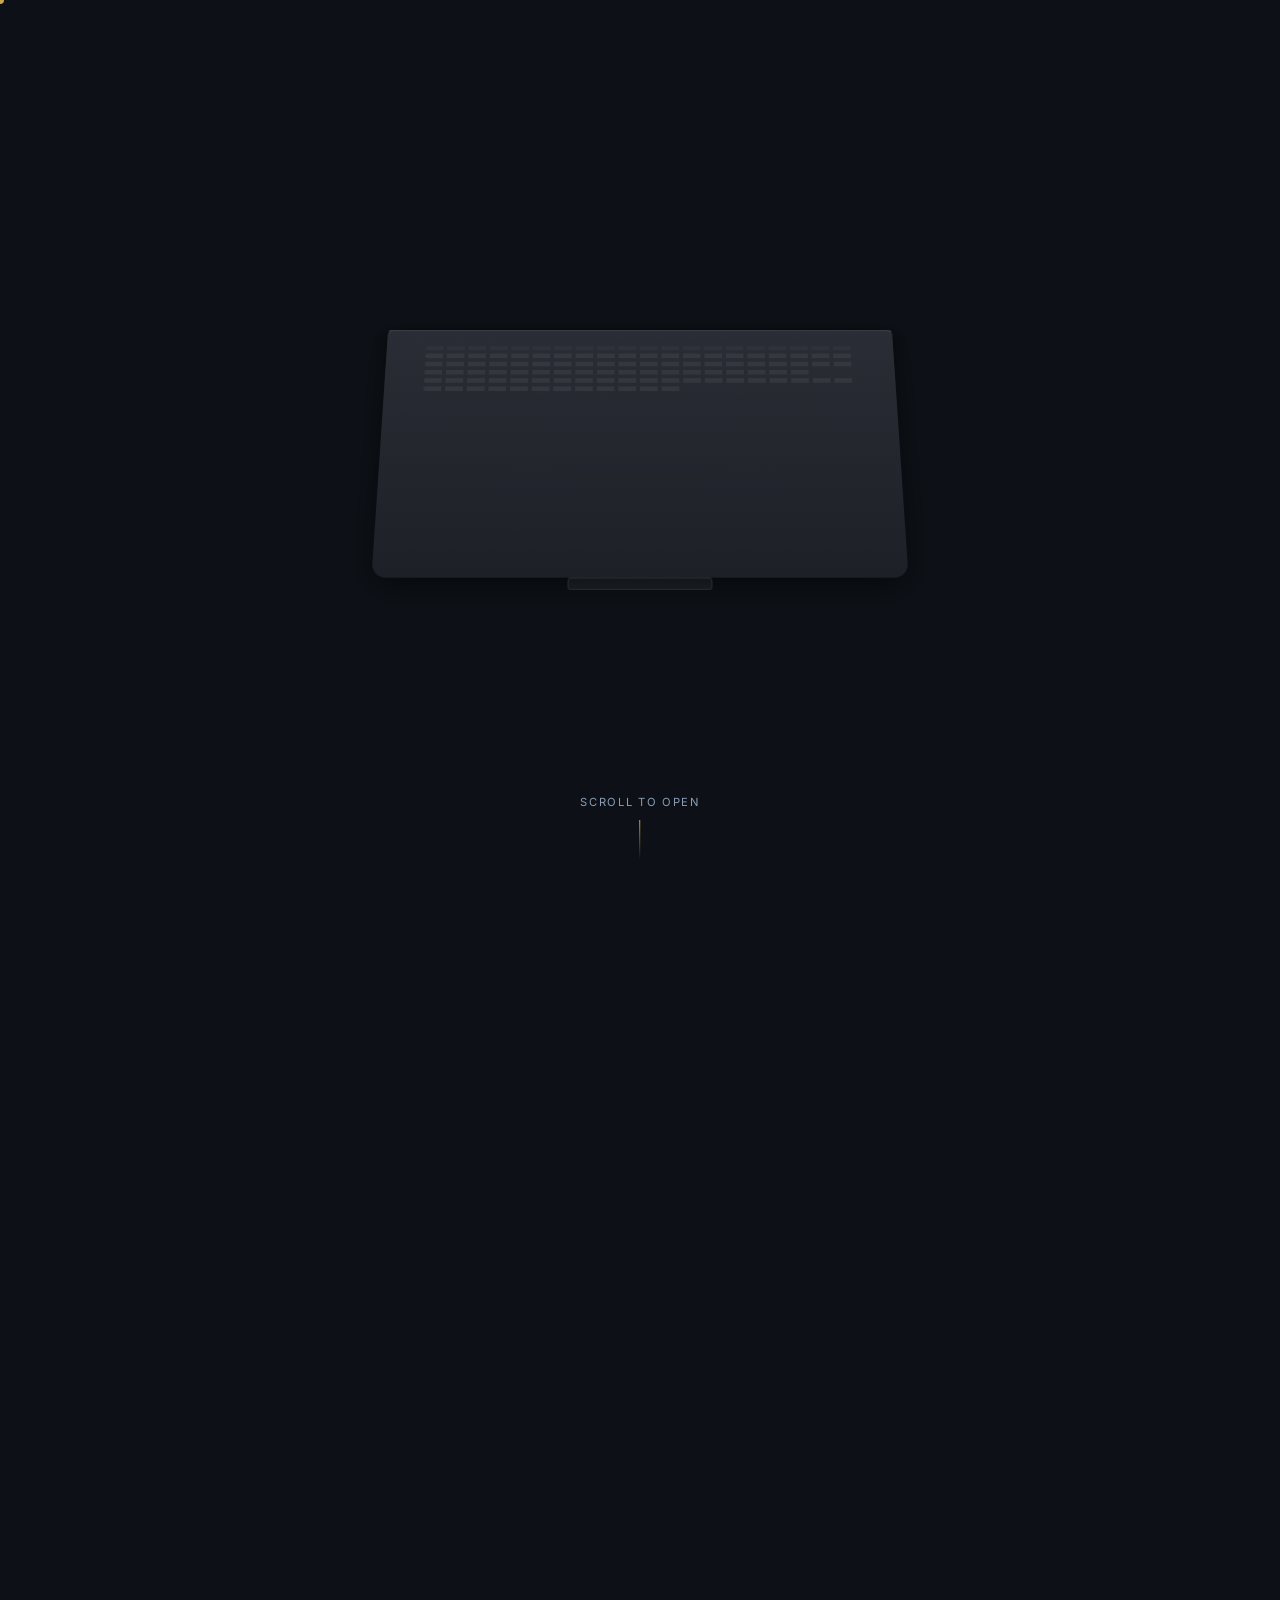
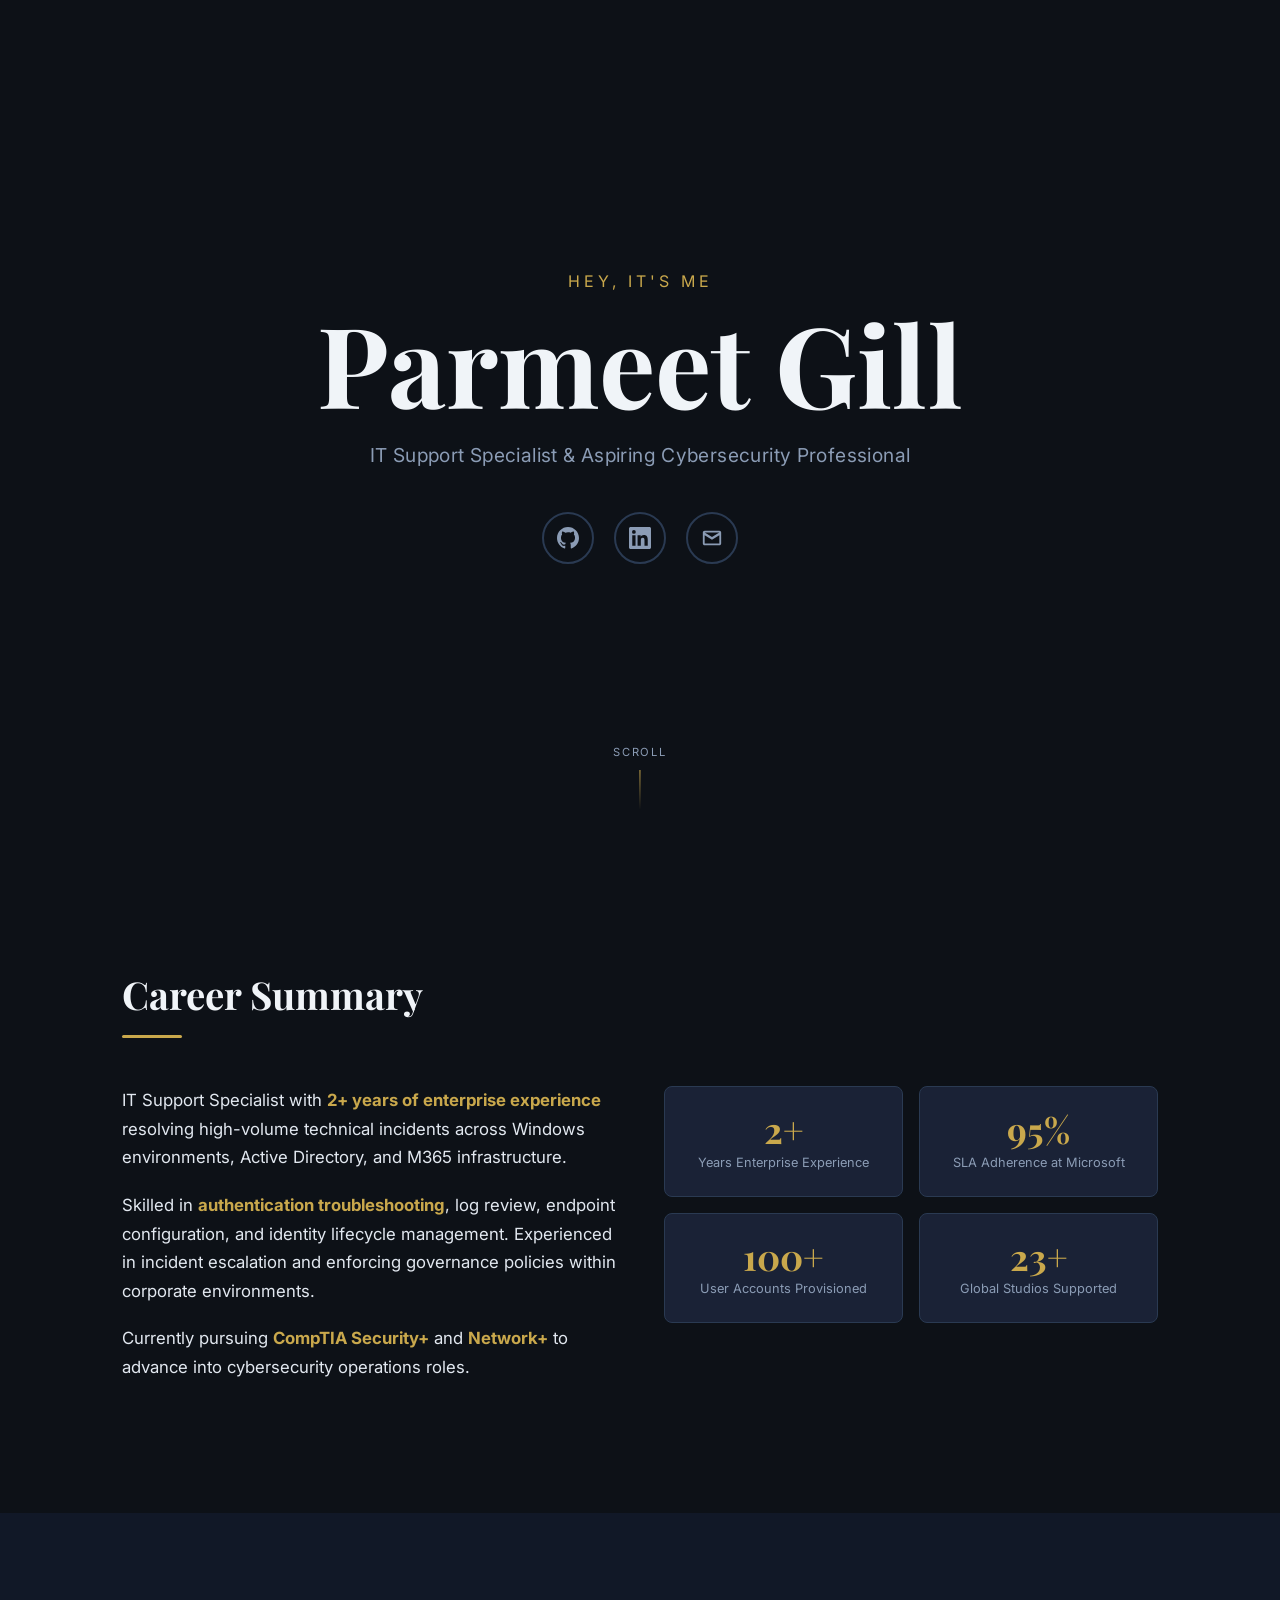
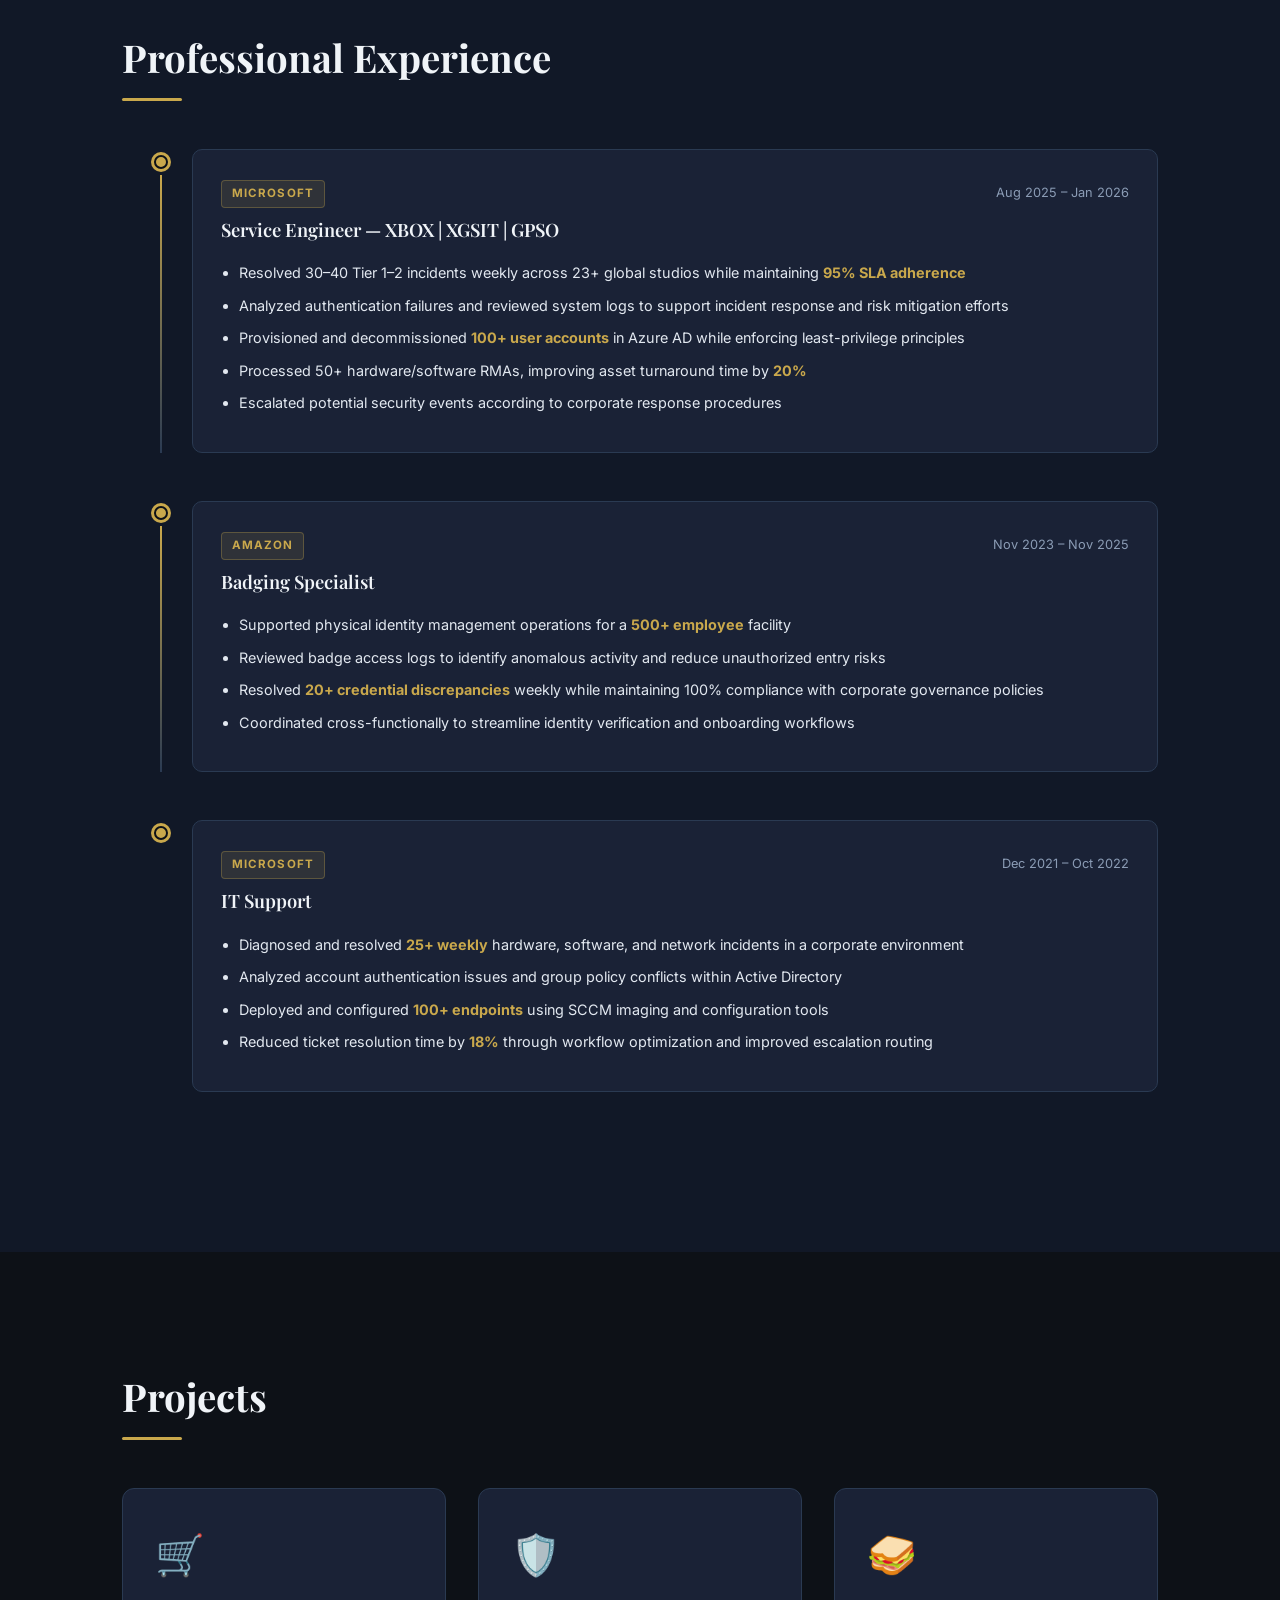
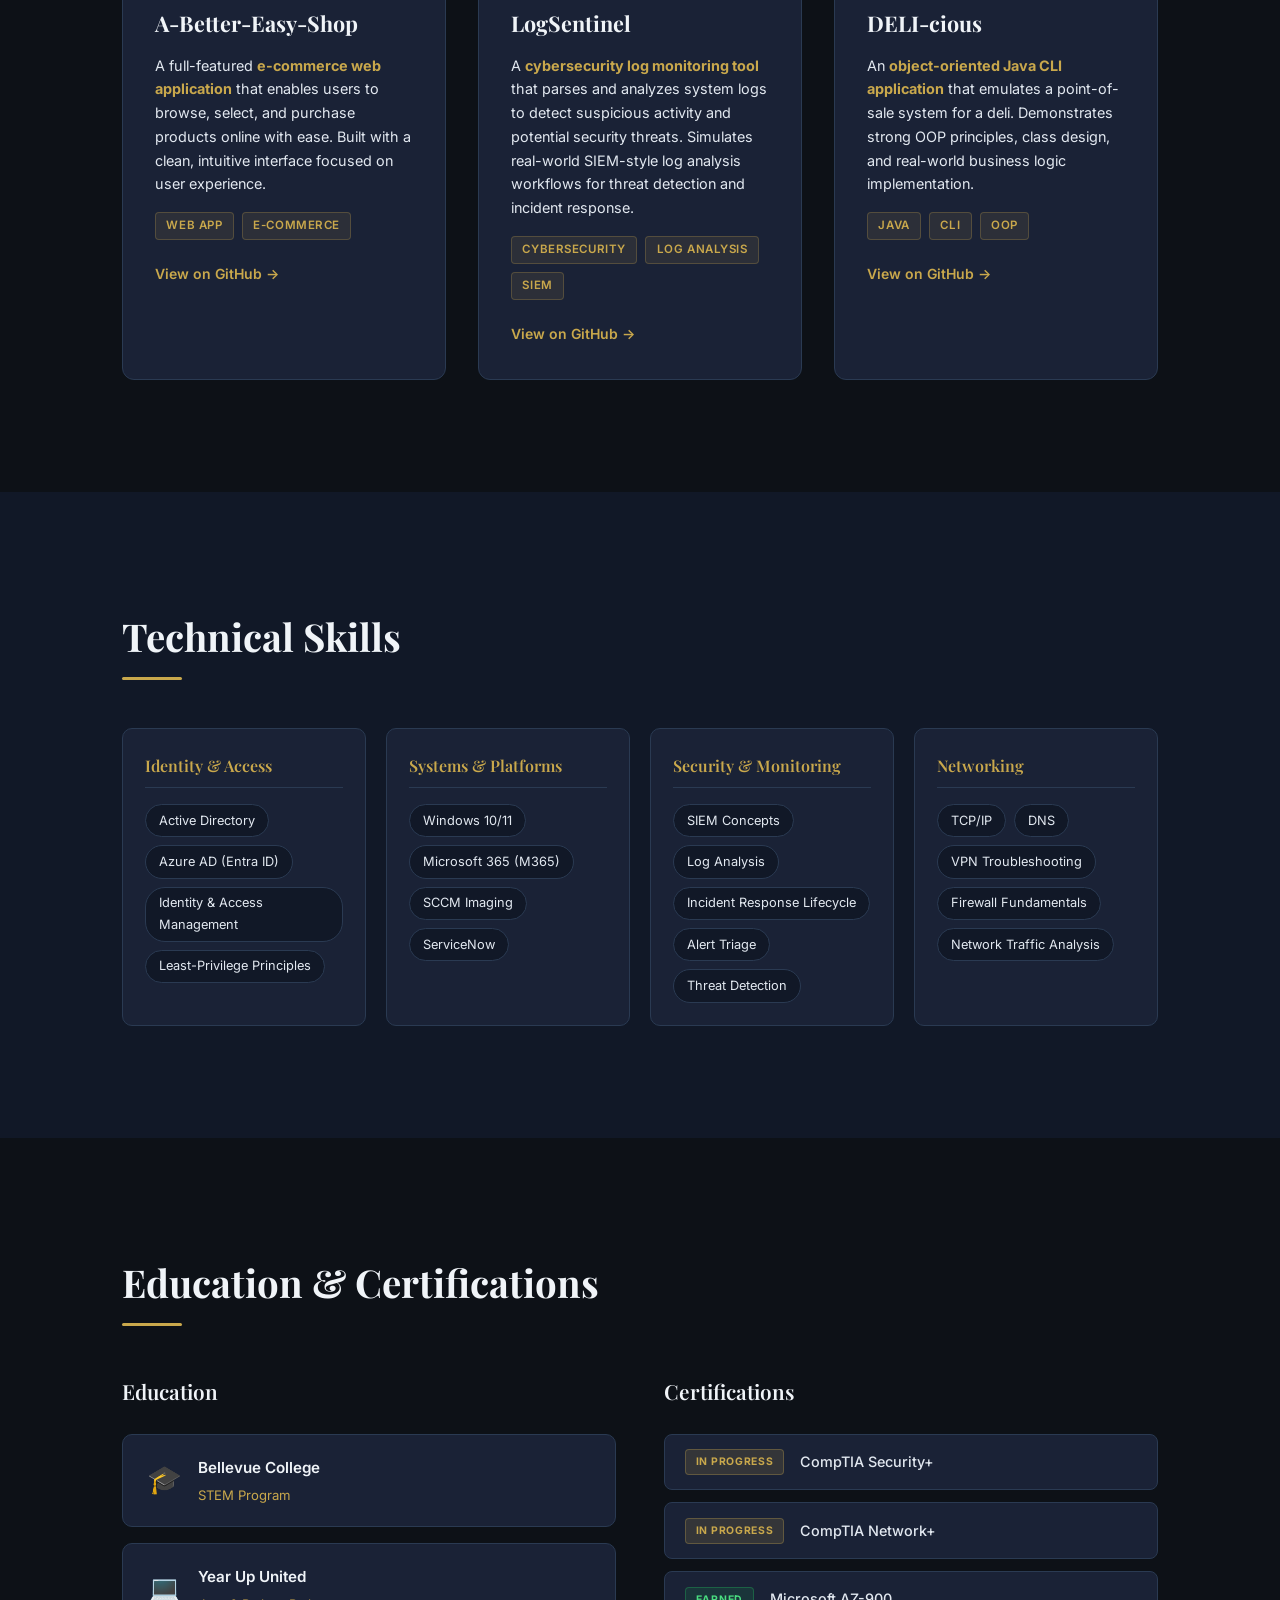
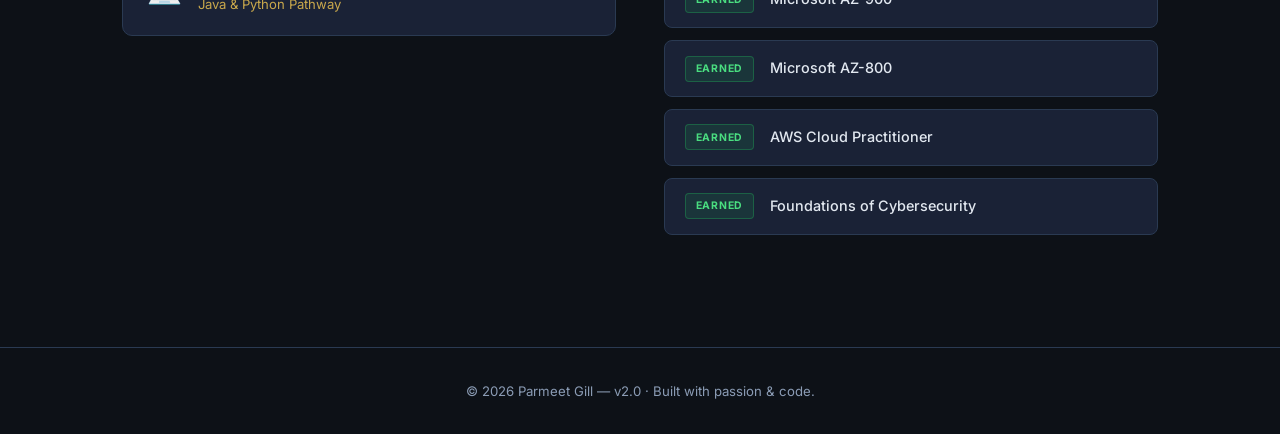
==== commit 36efb65a: "v2.0: simplify lid to single flat face — no backface-visibility The two-face (backface-visibility) a" ====
--- a/index.html
+++ b/index.html
@@ -55,7 +55,7 @@
               </div>
             </div>
             <!-- Lid back face (visible when closed) -->
-            <div class="lc-lid-back"></div>
+
           </div>
         </div>
       </div>
--- a/css/style.css
+++ b/css/style.css
@@ -952,7 +952,7 @@
 /* Laptop wrapper — tilted so camera sees keyboard top + closed lid surface */
 .laptop-computer {
   transform-style: preserve-3d;
-  transform: rotateX(25deg);
+  transform: rotateX(20deg);
   position: relative;
   width: 520px;
   will-change: transform;
@@ -1031,8 +1031,10 @@
   width: 520px;
   height: 340px;
   transform-origin: bottom center;
-  transform-style: preserve-3d;
-  transform: rotateX(90deg); /* CLOSED: lid folded back flat, exterior faces camera */
+  /* NO preserve-3d — lid is a flat face in laptop's 3D space.
+     At rotateX(90deg) it is edge-on (thin line = closed).
+     Animates to rotateX(-15deg) = screen faces viewer = open. */
+  transform: rotateX(90deg);
   will-change: transform;
 }
 
@@ -1044,7 +1046,6 @@
   border-radius: 12px 12px 4px 4px;
   border: 2px solid rgba(255,255,255,0.1);
   box-shadow: 0 -4px 30px rgba(0,0,0,0.7), inset 0 0 0 8px #0d0e10;
-  backface-visibility: hidden;
   overflow: hidden;
   display: flex;
   flex-direction: column;
@@ -1075,6 +1076,8 @@
   border-radius: 4px;
   overflow: hidden;
   position: relative;
+  opacity: 0;
+  transition: opacity 0.5s ease;
 }
 
 /* Screen UI content */
@@ -1131,35 +1134,6 @@
   font-size: 0.5rem;
   color: var(--text-muted);
   letter-spacing: 0.05em;
-}
-
-/* Lid back face — the EXTERIOR of the closed laptop lid (visible when closed) */
-.lc-lid-back {
-  position: absolute;
-  inset: 0;
-  background: linear-gradient(160deg, #2c2f38 0%, #1a1c22 100%);
-  border-radius: 12px 12px 4px 4px;
-  border: 1px solid rgba(255,255,255,0.1);
-  transform: rotateX(180deg);
-  backface-visibility: hidden; /* shows only when lid is closed, hides when open */
-  display: flex;
-  align-items: center;
-  justify-content: center;
-}
-/* PG logo on lid back (like Apple logo on MacBook) */
-.lc-lid-back::after {
-  content: 'PG';
-  font-family: var(--font-serif);
-  font-size: 2rem;
-  font-weight: 700;
-  color: var(--gold);
-  opacity: 0.7;
-  letter-spacing: 0.05em;
-  transform: rotateX(180deg); /* flip text right-way-up */
-}
-[data-theme="light"] .lc-lid-back {
-  background: linear-gradient(160deg, #c0c0c0 0%, #999 100%);
-  border-color: rgba(255,255,255,0.35);
 }
 
 /* Scroll prompt */
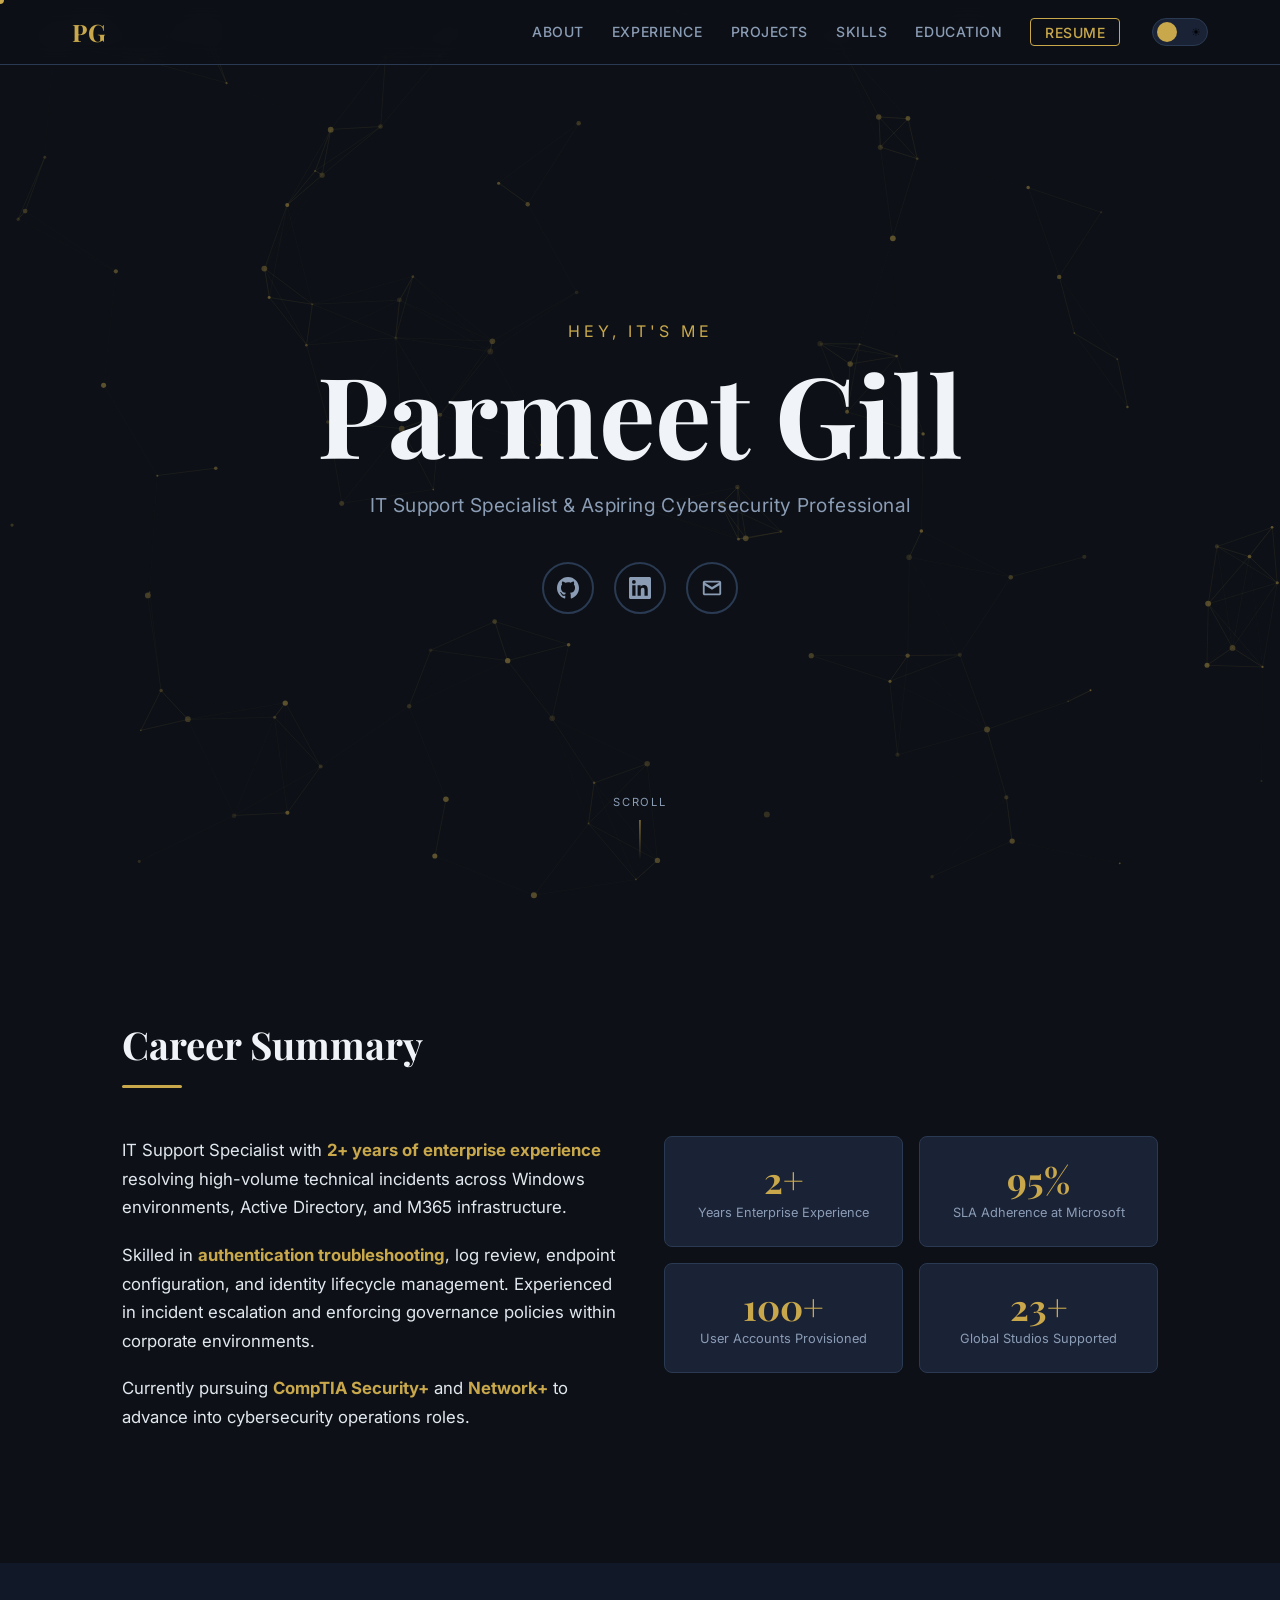
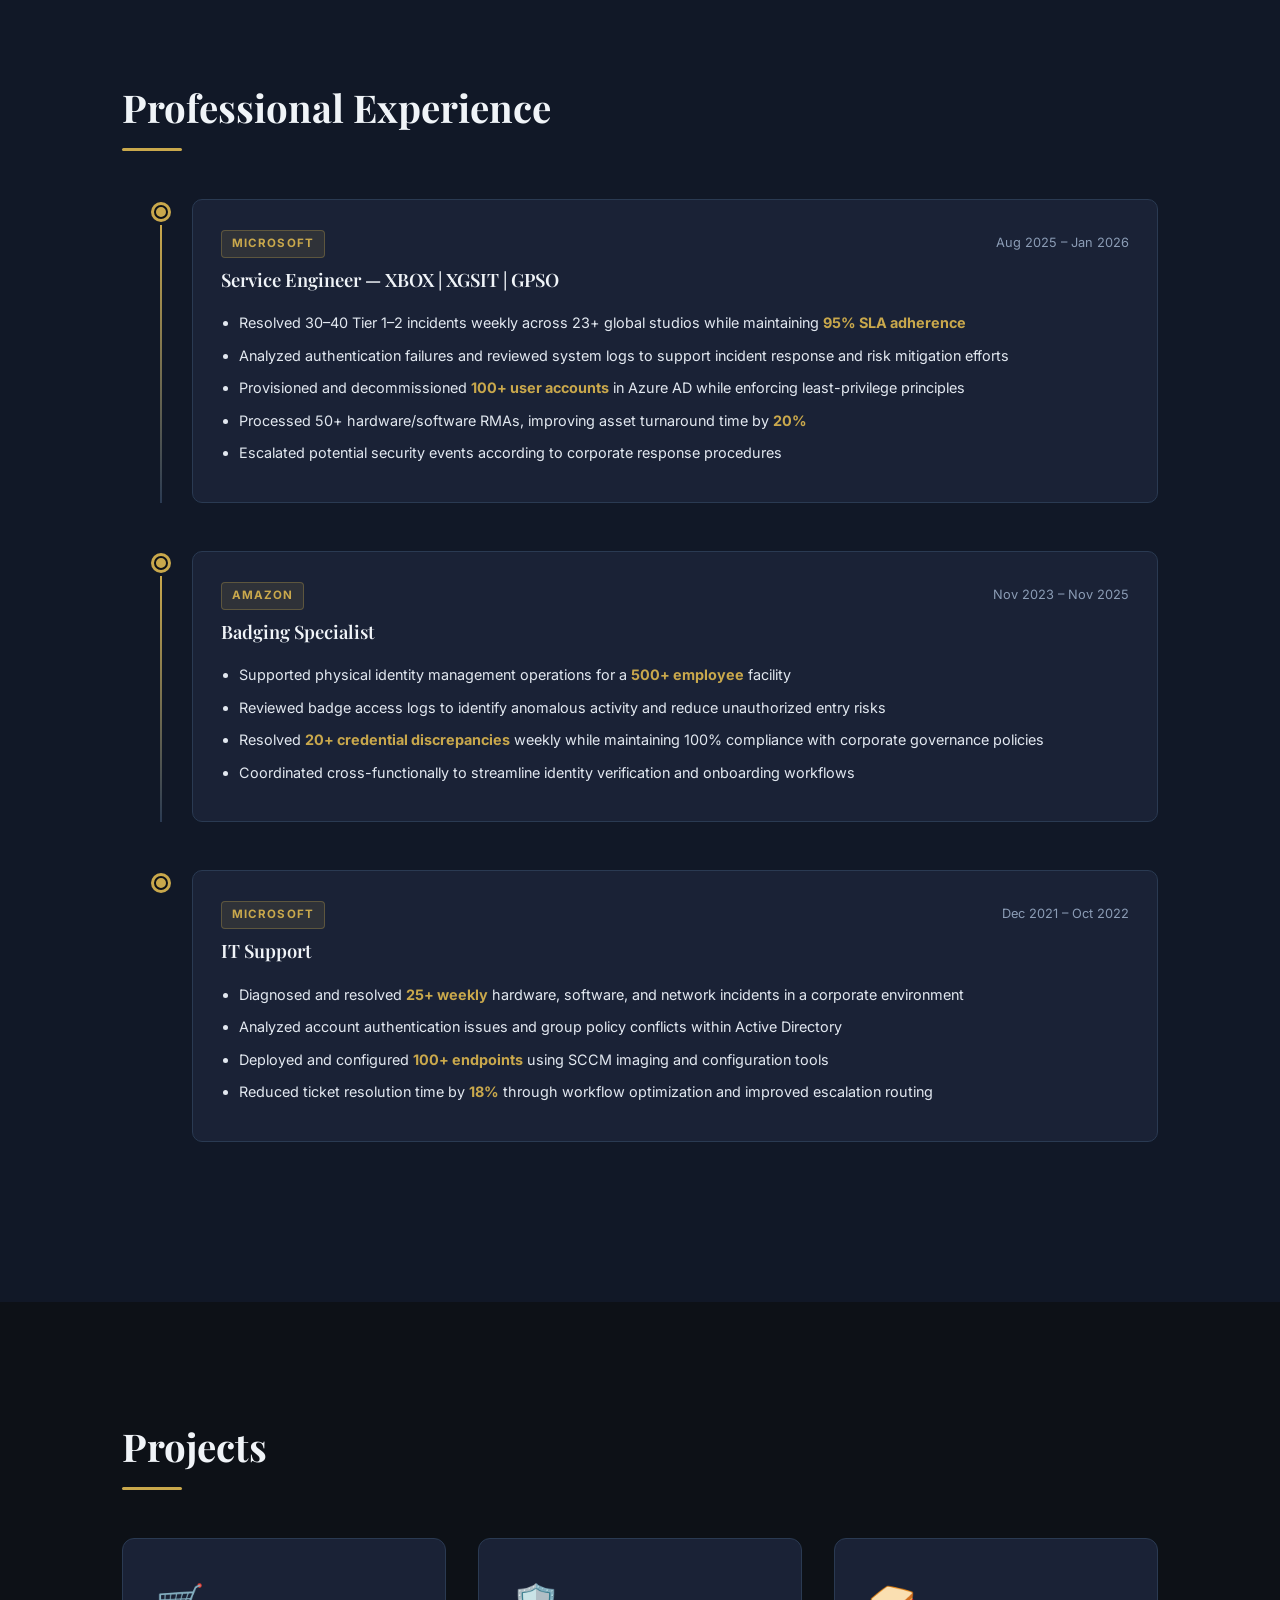
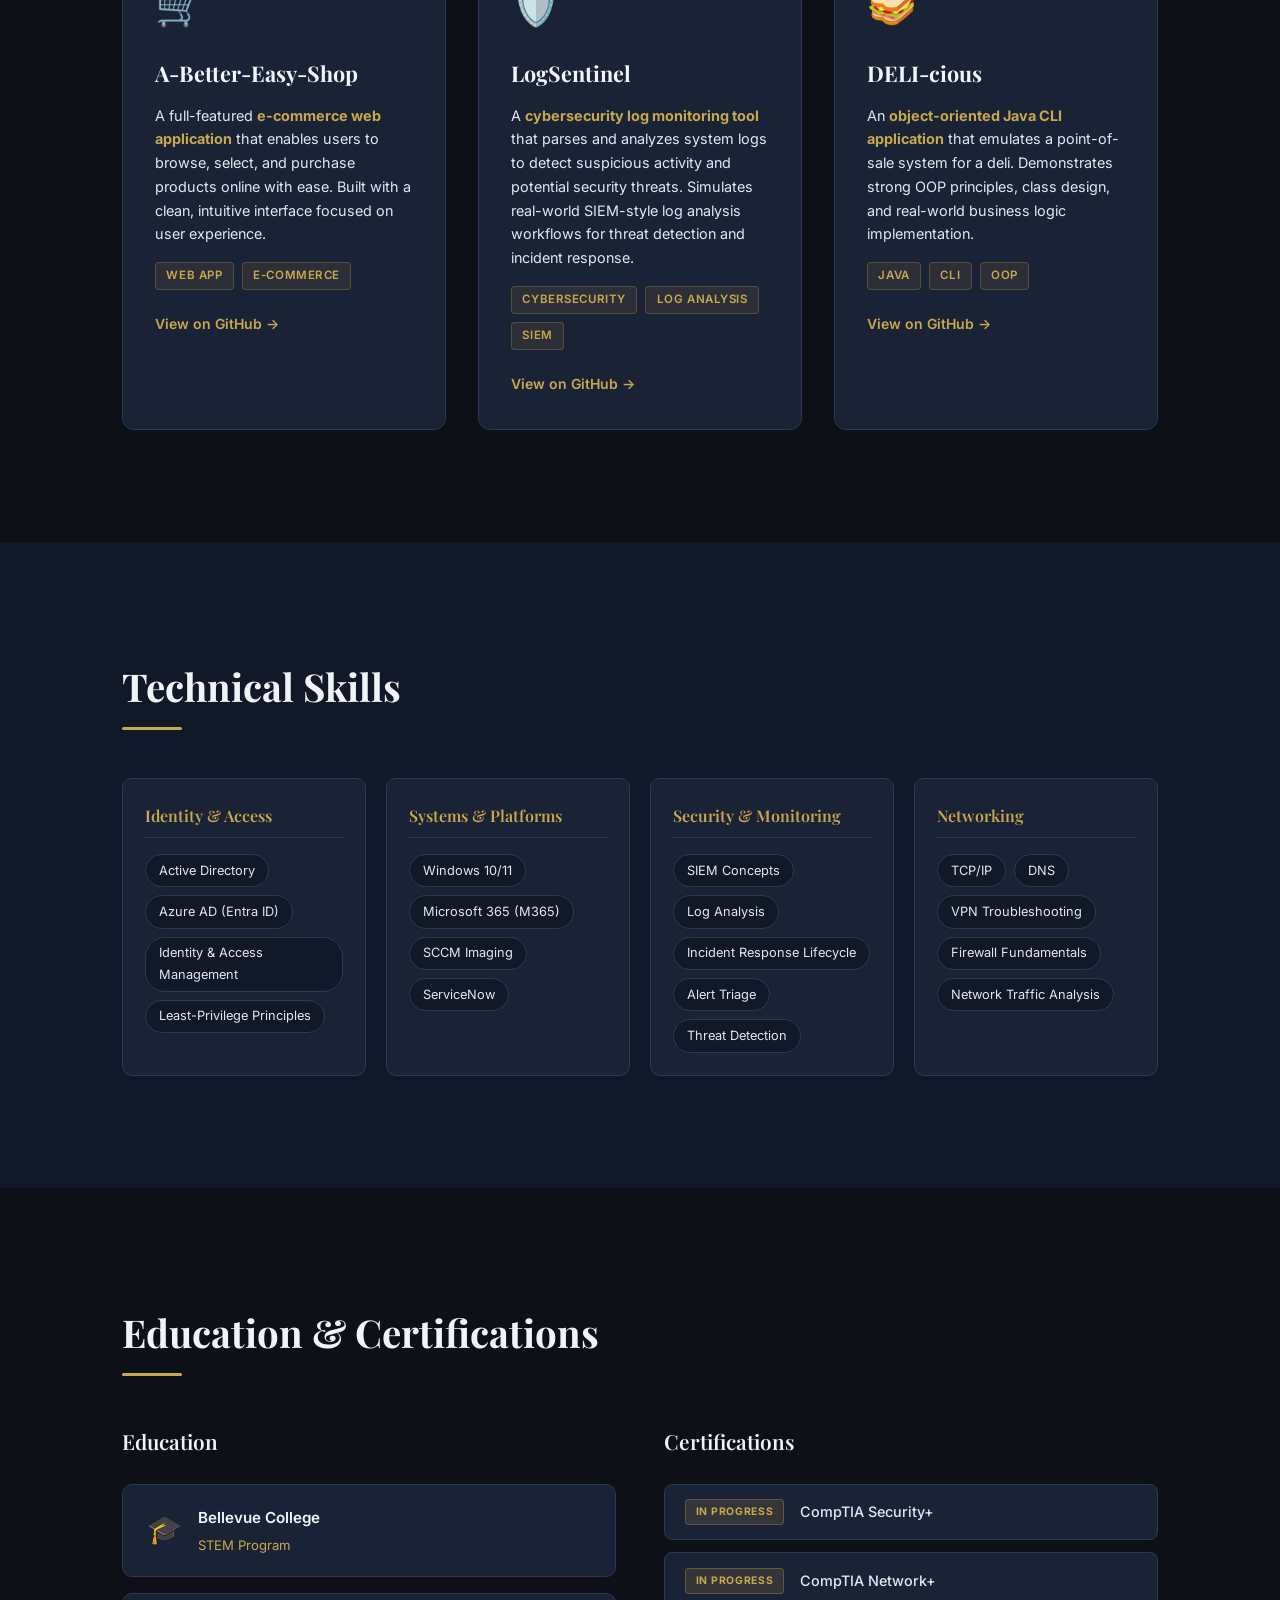
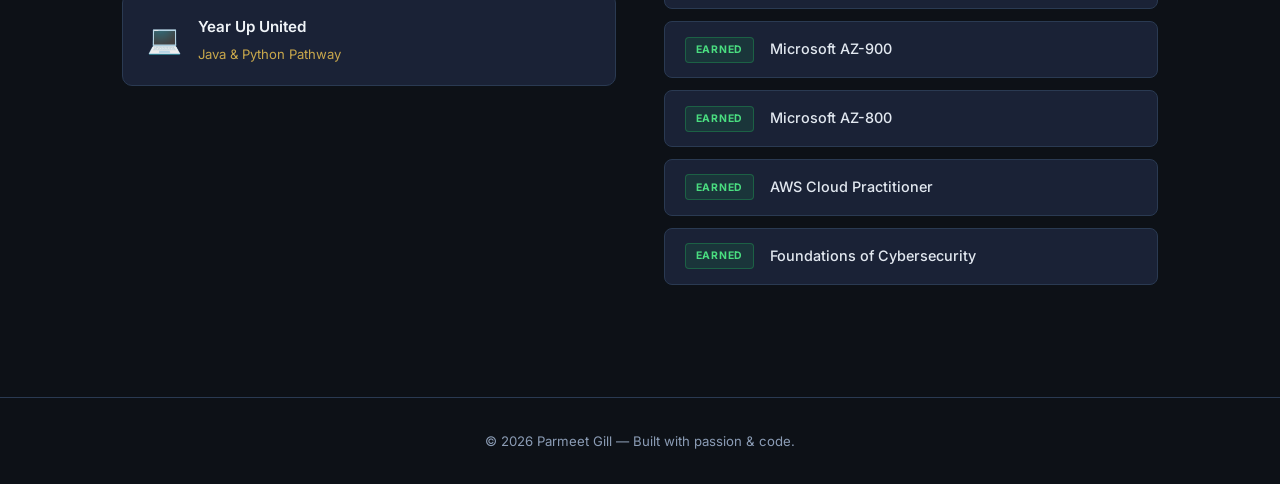
==== commit 409ae4fc: "revert: remove all v2.0 laptop animation changes" ====
--- a/index.html
+++ b/index.html
@@ -3,7 +3,7 @@
 <head>
   <meta charset="UTF-8" />
   <meta name="viewport" content="width=device-width, initial-scale=1.0" />
-  <title>Parmeet Gill — IT & Cybersecurity Professional | V2.0</title>
+  <title>Parmeet Gill — IT & Cybersecurity Professional</title>
   <link rel="stylesheet" href="css/style.css" />
   <link rel="preconnect" href="https://fonts.googleapis.com" />
   <link rel="preconnect" href="https://fonts.gstatic.com" crossorigin />
@@ -17,55 +17,6 @@
 
   <!-- Interactive Canvas Background -->
   <canvas id="bgCanvas"></canvas>
-
-  <!-- ── LAPTOP INTRO SCENE ── -->
-  <div id="laptopIntroWrapper" class="laptop-intro-wrapper">
-    <div class="laptop-intro-sticky">
-      <div class="laptop-stage" id="laptopStage">
-        <div class="laptop-computer" id="laptopComputer">
-          <!-- Base: keyboard + trackpad -->
-          <div class="lc-base">
-            <div class="lc-keyboard">
-              <div class="lc-key-row lc-key-row--fn"></div>
-              <div class="lc-key-row"></div>
-              <div class="lc-key-row"></div>
-              <div class="lc-key-row lc-key-row--2"></div>
-              <div class="lc-key-row"></div>
-              <div class="lc-key-row lc-key-row--3"></div>
-            </div>
-            <div class="lc-trackpad"></div>
-          </div>
-          <!-- Lid: rotates open on scroll -->
-          <div class="lc-lid" id="lcLid">
-            <div class="lc-screen-outer">
-              <div class="lc-camera-dot"></div>
-              <div class="lc-screen" id="lcScreen">
-                <div class="lc-screen-ui">
-                  <div class="lc-topbar">
-                    <span class="lc-dot red"></span>
-                    <span class="lc-dot yellow"></span>
-                    <span class="lc-dot green"></span>
-                  </div>
-                  <div class="lc-screen-body">
-                    <p class="lc-eyebrow">Hey, it's me</p>
-                    <h2 class="lc-name">Parmeet <span>Gill</span></h2>
-                    <p class="lc-role">IT &amp; Cybersecurity Professional</p>
-                  </div>
-                </div>
-              </div>
-            </div>
-            <!-- Lid back face (visible when closed) -->
-
-          </div>
-        </div>
-      </div>
-      <!-- Scroll prompt -->
-      <div class="laptop-scroll-prompt" id="laptopScrollPrompt">
-        <span>Scroll to open</span>
-        <div class="scroll-line"></div>
-      </div>
-    </div>
-  </div>
 
   <!-- ── NAVBAR ── -->
   <nav id="navbar">
@@ -451,7 +402,7 @@
 
   <!-- ── FOOTER ── -->
   <footer>
-    <p>© 2026 Parmeet Gill — v2.0 · Built with passion &amp; code.</p>
+    <p>© 2026 Parmeet Gill — Built with passion &amp; code.</p>
   </footer>
 
   <script src="js/script.js"></script>
--- a/css/style.css
+++ b/css/style.css
@@ -916,265 +916,6 @@
   transform: translateY(0);
 }
 
-/* ── LAPTOP INTRO SCENE ──────────────────────────────────────── */
-
-/* Wrapper: tall scroll container */
-.laptop-intro-wrapper {
-  height: 350vh;
-  position: relative;
-  z-index: 2;
-}
-
-/* Sticky panel stays in viewport */
-.laptop-intro-sticky {
-  position: sticky;
-  top: 0;
-  height: 100vh;
-  overflow: clip;
-  display: flex;
-  align-items: center;
-  justify-content: center;
-  background: var(--bg);
-  transition: background var(--transition);
-}
-
-/* 3D perspective stage */
-.laptop-stage {
-  perspective: 1400px;
-  perspective-origin: 50% 45%;
-  display: flex;
-  align-items: center;
-  justify-content: center;
-  width: 100%;
-  height: 100%;
-}
-
-/* Laptop wrapper — tilted so camera sees keyboard top + closed lid surface */
-.laptop-computer {
-  transform-style: preserve-3d;
-  transform: rotateX(20deg);
-  position: relative;
-  width: 520px;
-  will-change: transform;
-}
-
-/* Base / keyboard area */
-.lc-base {
-  background: linear-gradient(180deg, #2a2d35 0%, #1e2028 100%);
-  border-radius: 6px 6px 14px 14px;
-  width: 520px;
-  height: 260px;
-  position: relative;
-  box-shadow: 0 8px 32px rgba(0,0,0,0.6), inset 0 1px 0 rgba(255,255,255,0.08);
-  display: flex;
-  flex-direction: column;
-  align-items: center;
-  justify-content: flex-start;
-  padding: 18px 40px 0;
-  gap: 6px;
-}
-
-[data-theme="light"] .lc-base {
-  background: linear-gradient(180deg, #c8c8c8 0%, #a8a8a8 100%);
-  box-shadow: 0 8px 32px rgba(0,0,0,0.25), inset 0 1px 0 rgba(255,255,255,0.5);
-}
-
-.lc-keyboard { width: 100%; display: flex; flex-direction: column; gap: 4px; }
-
-.lc-key-row {
-  height: 5px;
-  width: 100%;
-  background: repeating-linear-gradient(
-    90deg,
-    rgba(255,255,255,0.06) 0px,
-    rgba(255,255,255,0.06) 18px,
-    transparent 18px,
-    transparent 22px
-  );
-  border-radius: 2px;
-}
-.lc-key-row--fn { height: 4px; width: 100%; opacity: 0.5; }
-.lc-key-row--2  { width: 90%; }
-.lc-key-row--3  { width: 60%; }
-
-[data-theme="light"] .lc-key-row {
-  background: repeating-linear-gradient(
-    90deg,
-    rgba(0,0,0,0.12) 0px,
-    rgba(0,0,0,0.12) 18px,
-    transparent 18px,
-    transparent 22px
-  );
-}
-
-.lc-trackpad {
-  position: absolute;
-  bottom: -12px;
-  left: 50%;
-  transform: translateX(-50%);
-  width: 140px;
-  height: 12px;
-  background: rgba(255,255,255,0.05);
-  border: 1px solid rgba(255,255,255,0.08);
-  border-radius: 3px;
-}
-[data-theme="light"] .lc-trackpad {
-  background: rgba(0,0,0,0.06);
-  border-color: rgba(0,0,0,0.1);
-}
-
-/* Lid: anchored at base top, rotates on hinge */
-.lc-lid {
-  position: absolute;
-  bottom: 260px; /* sits flush on top of taller base */
-  left: 0;
-  width: 520px;
-  height: 340px;
-  transform-origin: bottom center;
-  /* NO preserve-3d — lid is a flat face in laptop's 3D space.
-     At rotateX(90deg) it is edge-on (thin line = closed).
-     Animates to rotateX(-15deg) = screen faces viewer = open. */
-  transform: rotateX(90deg);
-  will-change: transform;
-}
-
-/* Screen outer bezel */
-.lc-screen-outer {
-  position: absolute;
-  inset: 0;
-  background: linear-gradient(135deg, #2c2f38 0%, #1a1c22 100%);
-  border-radius: 12px 12px 4px 4px;
-  border: 2px solid rgba(255,255,255,0.1);
-  box-shadow: 0 -4px 30px rgba(0,0,0,0.7), inset 0 0 0 8px #0d0e10;
-  overflow: hidden;
-  display: flex;
-  flex-direction: column;
-  align-items: center;
-  padding: 14px 16px 10px;
-}
-[data-theme="light"] .lc-screen-outer {
-  background: linear-gradient(135deg, #b0b0b0 0%, #888 100%);
-  border-color: rgba(255,255,255,0.3);
-  box-shadow: 0 -4px 30px rgba(0,0,0,0.3), inset 0 0 0 8px #555;
-}
-
-.lc-camera-dot {
-  width: 7px;
-  height: 7px;
-  border-radius: 50%;
-  background: #333;
-  border: 1px solid #444;
-  margin-bottom: 8px;
-  flex-shrink: 0;
-}
-
-/* Screen display area */
-.lc-screen {
-  flex: 1;
-  width: 100%;
-  background: var(--bg);
-  border-radius: 4px;
-  overflow: hidden;
-  position: relative;
-  opacity: 0;
-  transition: opacity 0.5s ease;
-}
-
-/* Screen UI content */
-.lc-screen-ui {
-  width: 100%;
-  height: 100%;
-  display: flex;
-  flex-direction: column;
-  padding: 10px;
-}
-
-.lc-topbar {
-  display: flex;
-  gap: 5px;
-  margin-bottom: 12px;
-}
-
-.lc-dot {
-  width: 8px;
-  height: 8px;
-  border-radius: 50%;
-}
-.lc-dot.red    { background: #ff5f57; }
-.lc-dot.yellow { background: #febc2e; }
-.lc-dot.green  { background: #28c840; }
-
-.lc-screen-body {
-  flex: 1;
-  display: flex;
-  flex-direction: column;
-  align-items: center;
-  justify-content: center;
-  text-align: center;
-  gap: 8px;
-}
-
-.lc-eyebrow {
-  font-size: 0.55rem;
-  text-transform: uppercase;
-  letter-spacing: 0.2em;
-  color: var(--gold);
-}
-
-.lc-name {
-  font-family: var(--font-serif);
-  font-size: 1.6rem;
-  font-weight: 700;
-  color: var(--text-heading);
-  line-height: 1;
-}
-.lc-name span { color: var(--gold); }
-
-.lc-role {
-  font-size: 0.5rem;
-  color: var(--text-muted);
-  letter-spacing: 0.05em;
-}
-
-/* Scroll prompt */
-.laptop-scroll-prompt {
-  position: absolute;
-  bottom: 2.5rem;
-  left: 50%;
-  transform: translateX(-50%);
-  display: flex;
-  flex-direction: column;
-  align-items: center;
-  gap: 0.5rem;
-  color: var(--text-muted);
-  font-size: 0.7rem;
-  letter-spacing: 0.15em;
-  text-transform: uppercase;
-  animation: fade-bob 2.5s ease-in-out infinite;
-  transition: opacity 0.5s ease;
-}
-.laptop-scroll-prompt.hidden { opacity: 0; pointer-events: none; }
-
-/* Zoom: JS controls transforms frame-by-frame, no CSS transition during scroll */
-.laptop-computer.zoom-active { transition: none; }
-
-/* Reduced-motion: skip the laptop scene entirely */
-@media (prefers-reduced-motion: reduce) {
-  .laptop-intro-wrapper { height: 0 !important; overflow: hidden !important; }
-  .laptop-intro-sticky  { display: none !important; }
-  #navbar.laptop-hidden { opacity: 1 !important; pointer-events: auto !important; }
-}
-
-/* Navbar hidden during laptop scene */
-#navbar {
-  transition: opacity 0.4s ease, box-shadow var(--transition),
-              background var(--transition), border-color var(--transition);
-}
-#navbar.laptop-hidden {
-  opacity: 0;
-  pointer-events: none;
-}
-
 /* ── RESPONSIVE ──────────────────────────────────────────────── */
 @media (max-width: 900px) {
   .about-grid        { grid-template-columns: 1fr; }
@@ -1193,25 +934,10 @@
   .timeline-marker   { flex-direction: row; }
   .timeline-line     { display: none; }
   .about-stats       { grid-template-columns: 1fr 1fr; }
-
-  /* Laptop scene — tablet/mobile */
-  .laptop-computer   { width: 340px; }
-  .lc-base           { width: 340px; height: 170px; padding: 14px 28px 0; }
-  .lc-lid            { width: 340px; height: 220px; bottom: 170px; }
-  .lc-name           { font-size: 1.1rem; }
-  .lc-trackpad       { width: 90px; bottom: -10px; }
 }
 
 @media (max-width: 480px) {
   .section            { padding: 5rem 0; }
   .about-stats        { grid-template-columns: 1fr; }
   .contact-cards      { grid-template-columns: 1fr; }
-
-  /* Laptop scene — small mobile */
-  .laptop-intro-wrapper { height: 280vh; }
-  .laptop-computer      { width: 280px; }
-  .lc-base              { width: 280px; height: 140px; padding: 12px 22px 0; }
-  .lc-lid               { width: 280px; height: 180px; bottom: 140px; }
-  .lc-name              { font-size: 0.95rem; }
-  .lc-trackpad          { width: 70px; bottom: -10px; }
-}
+}
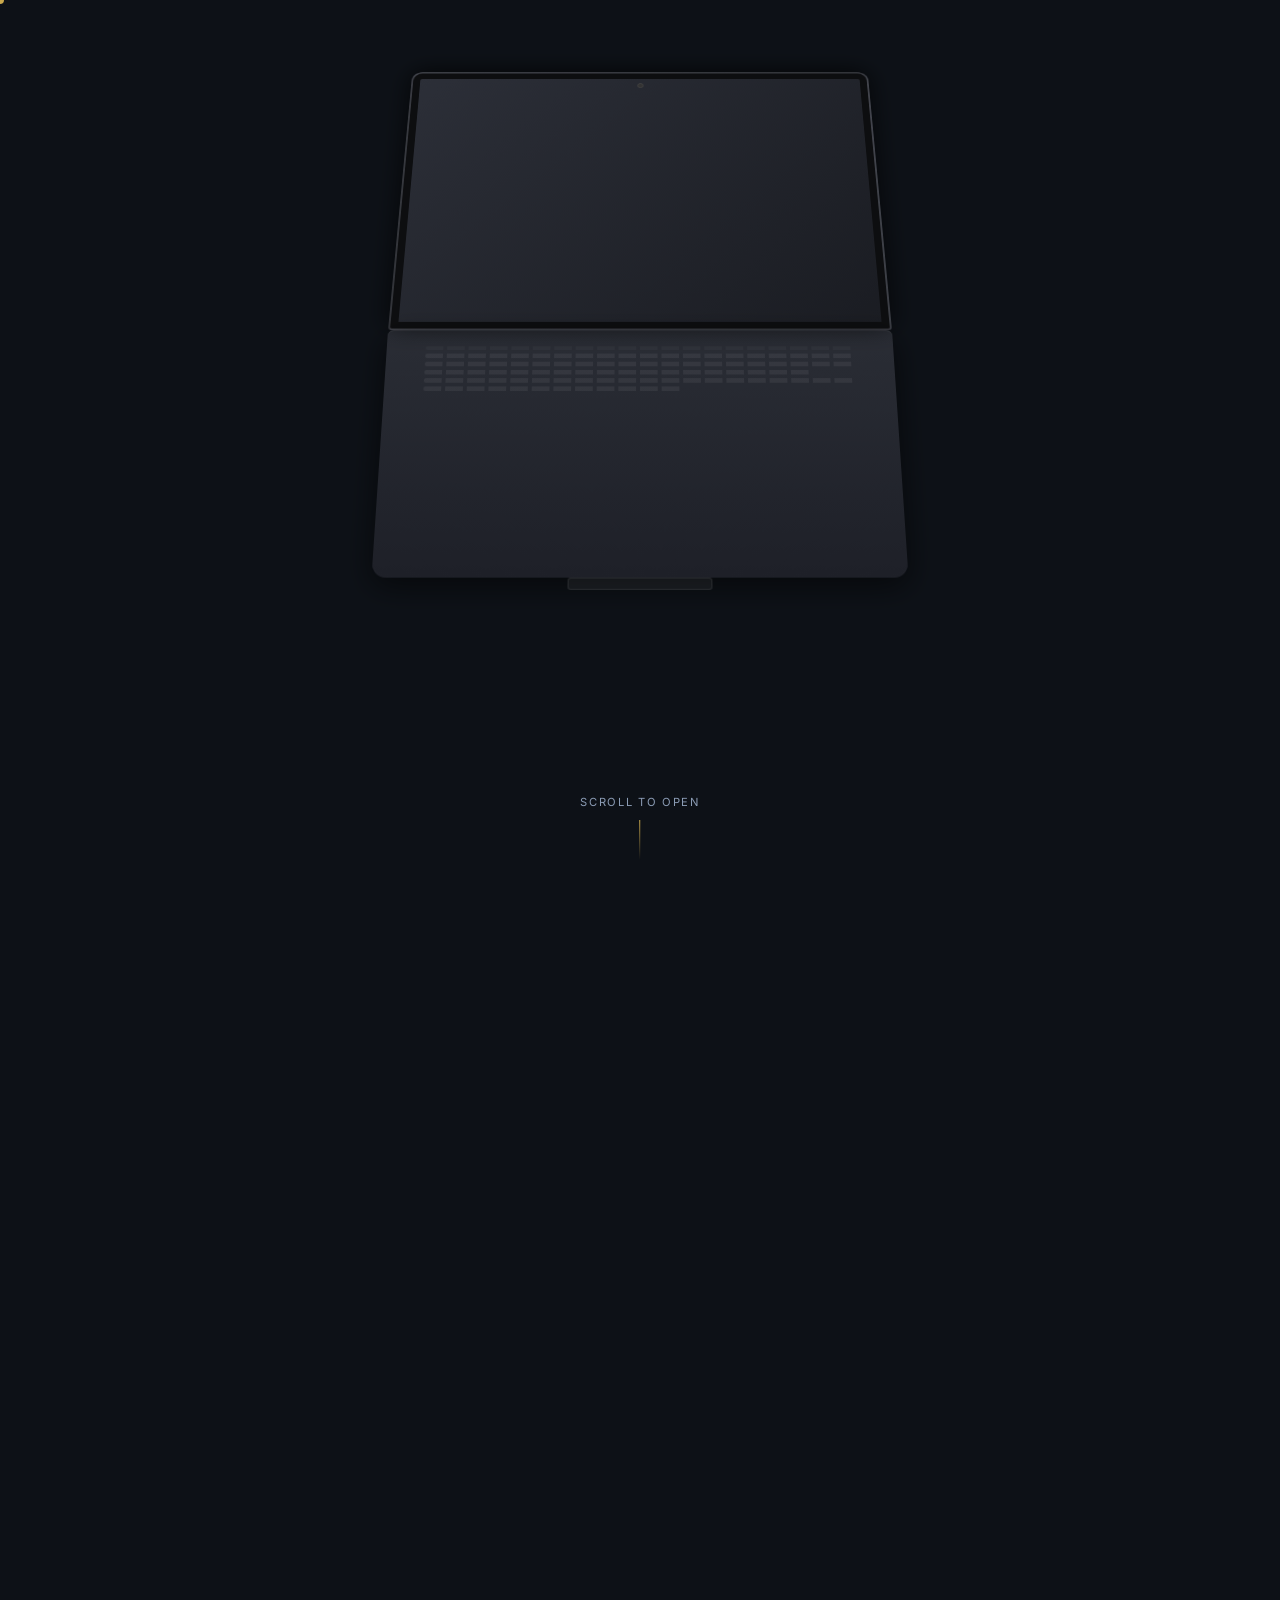
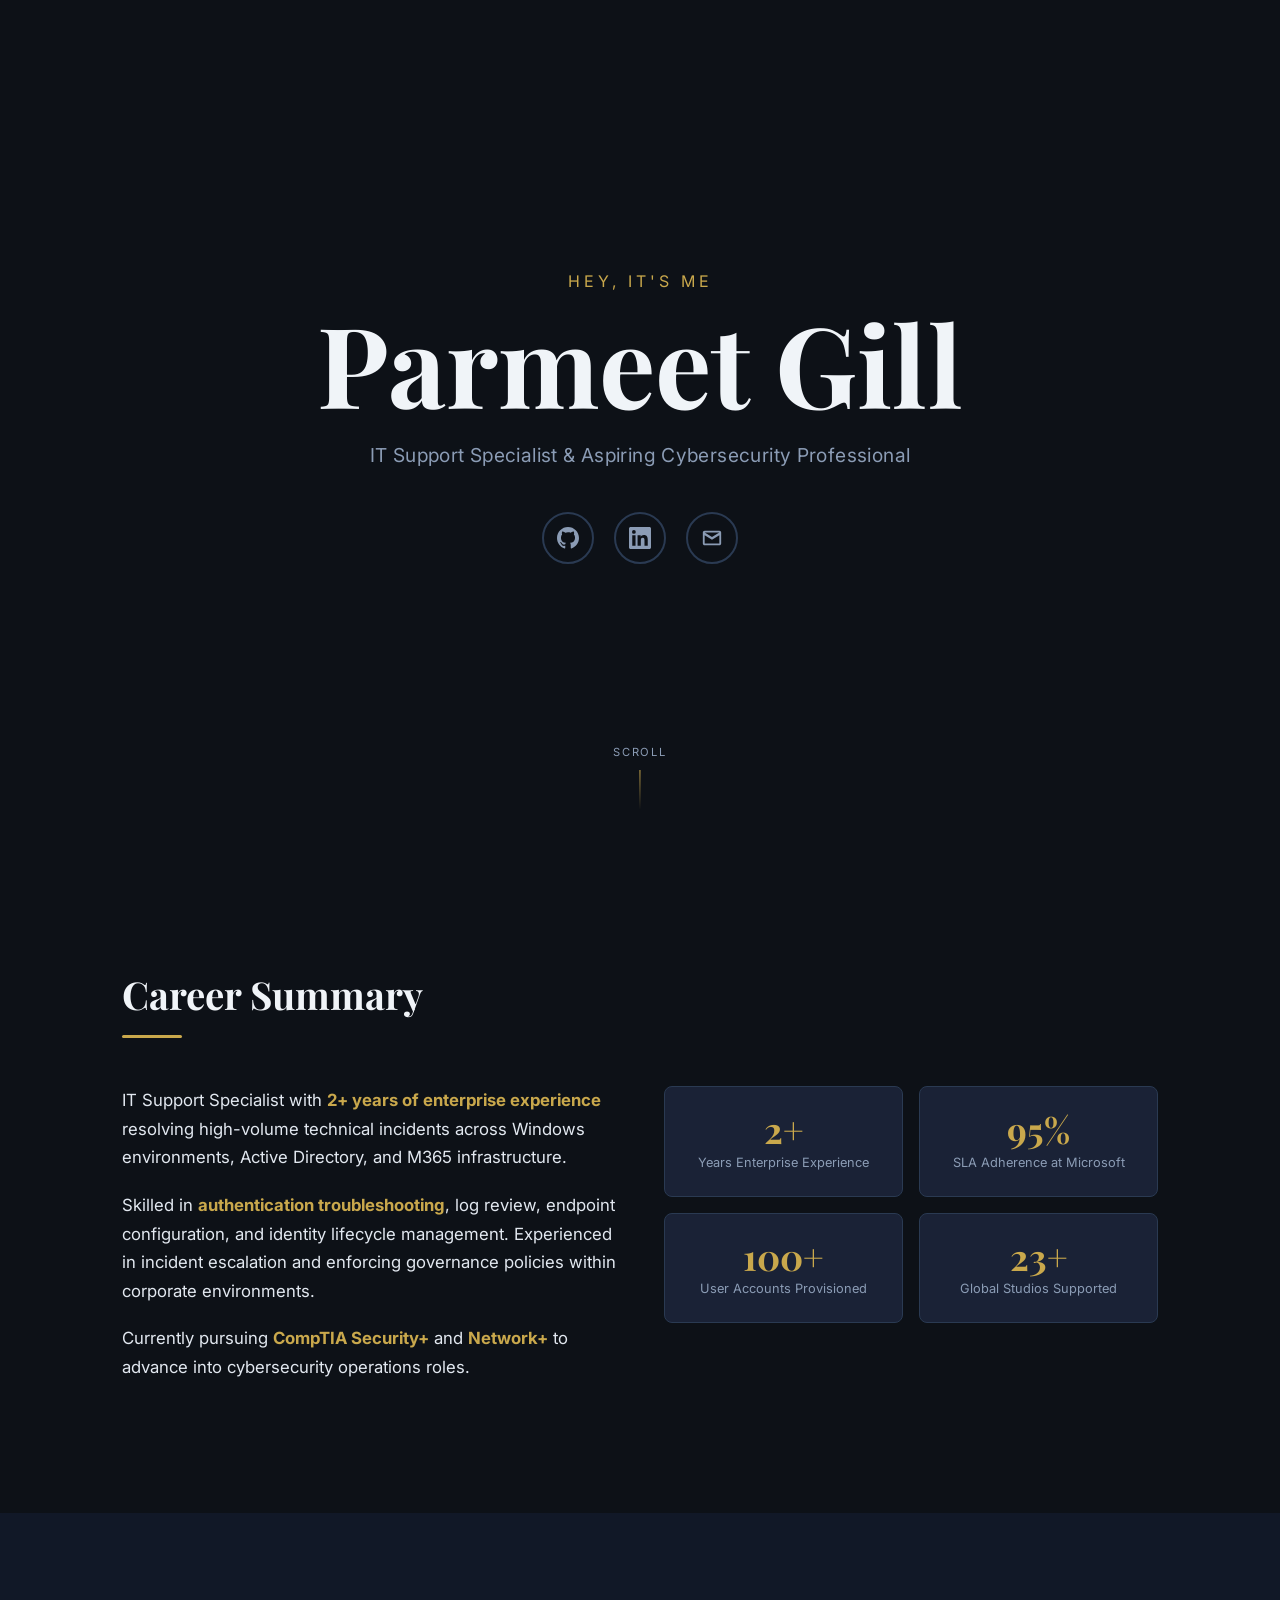
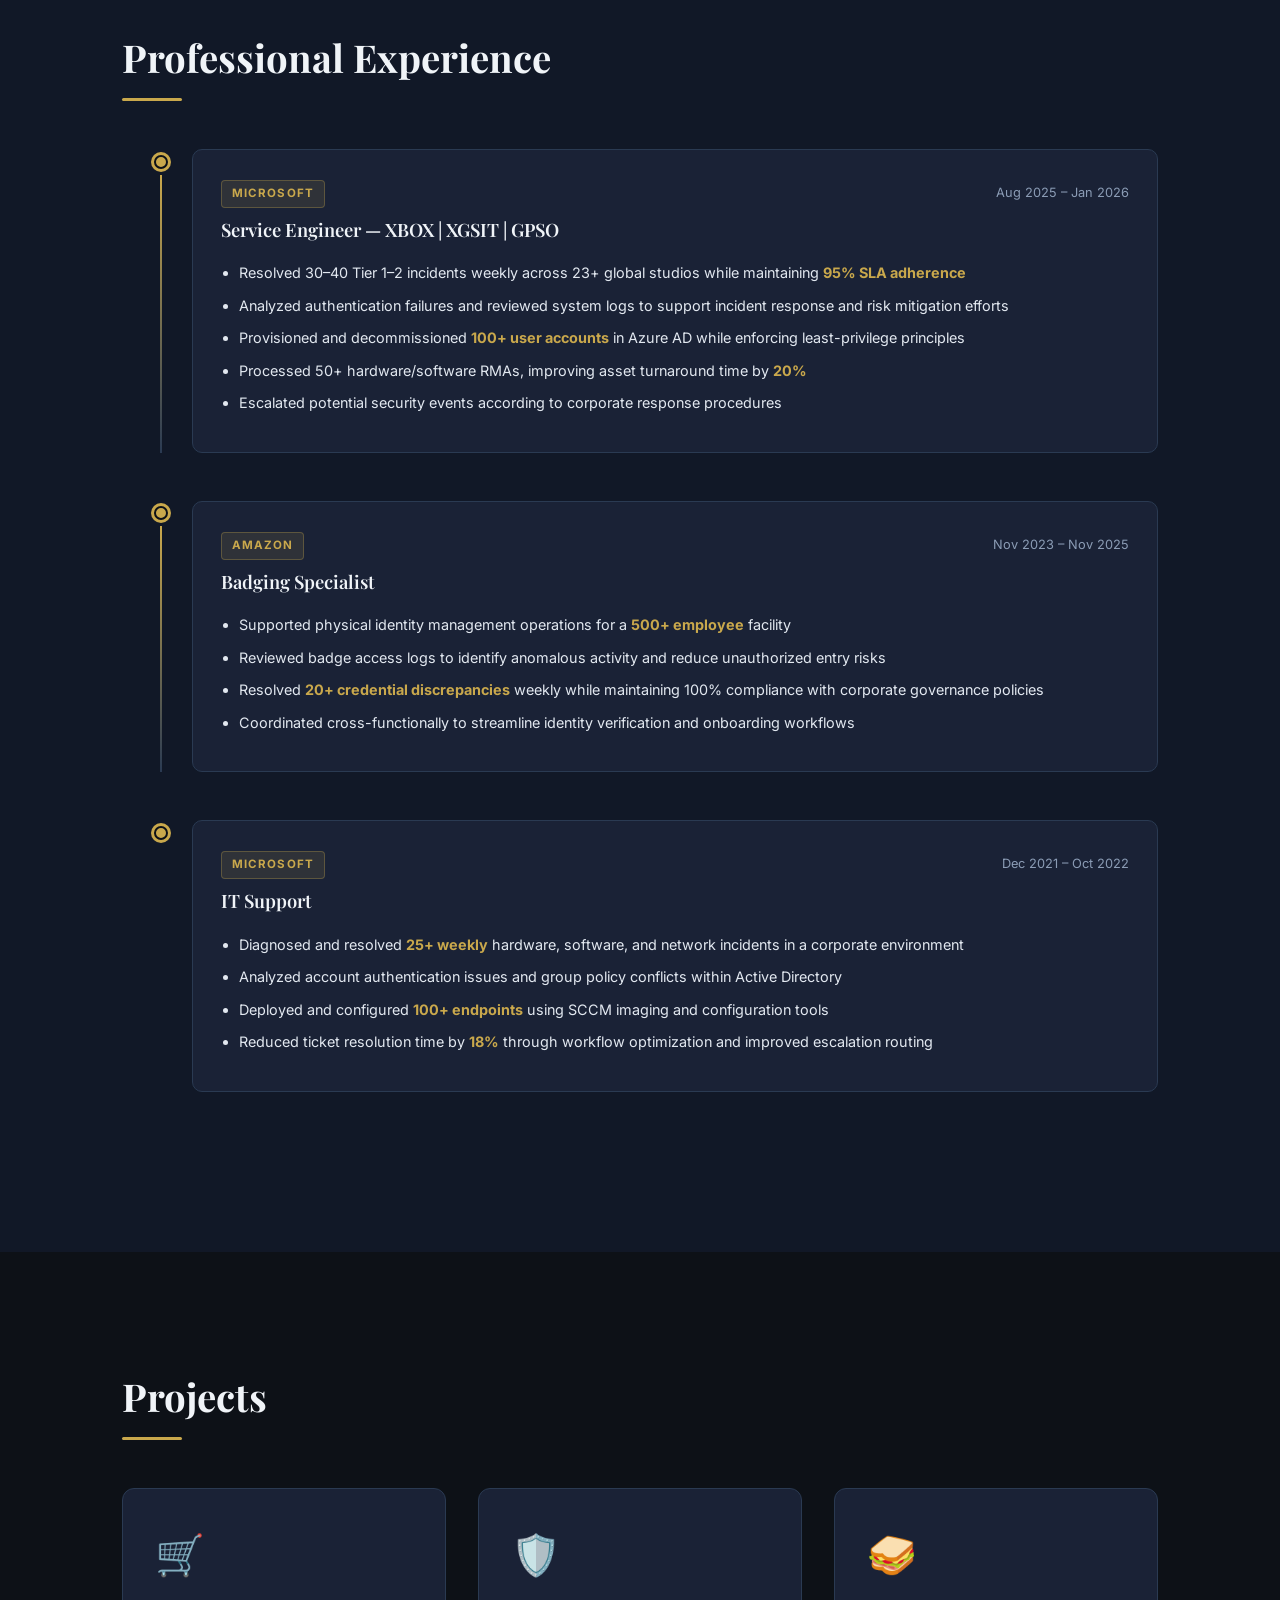
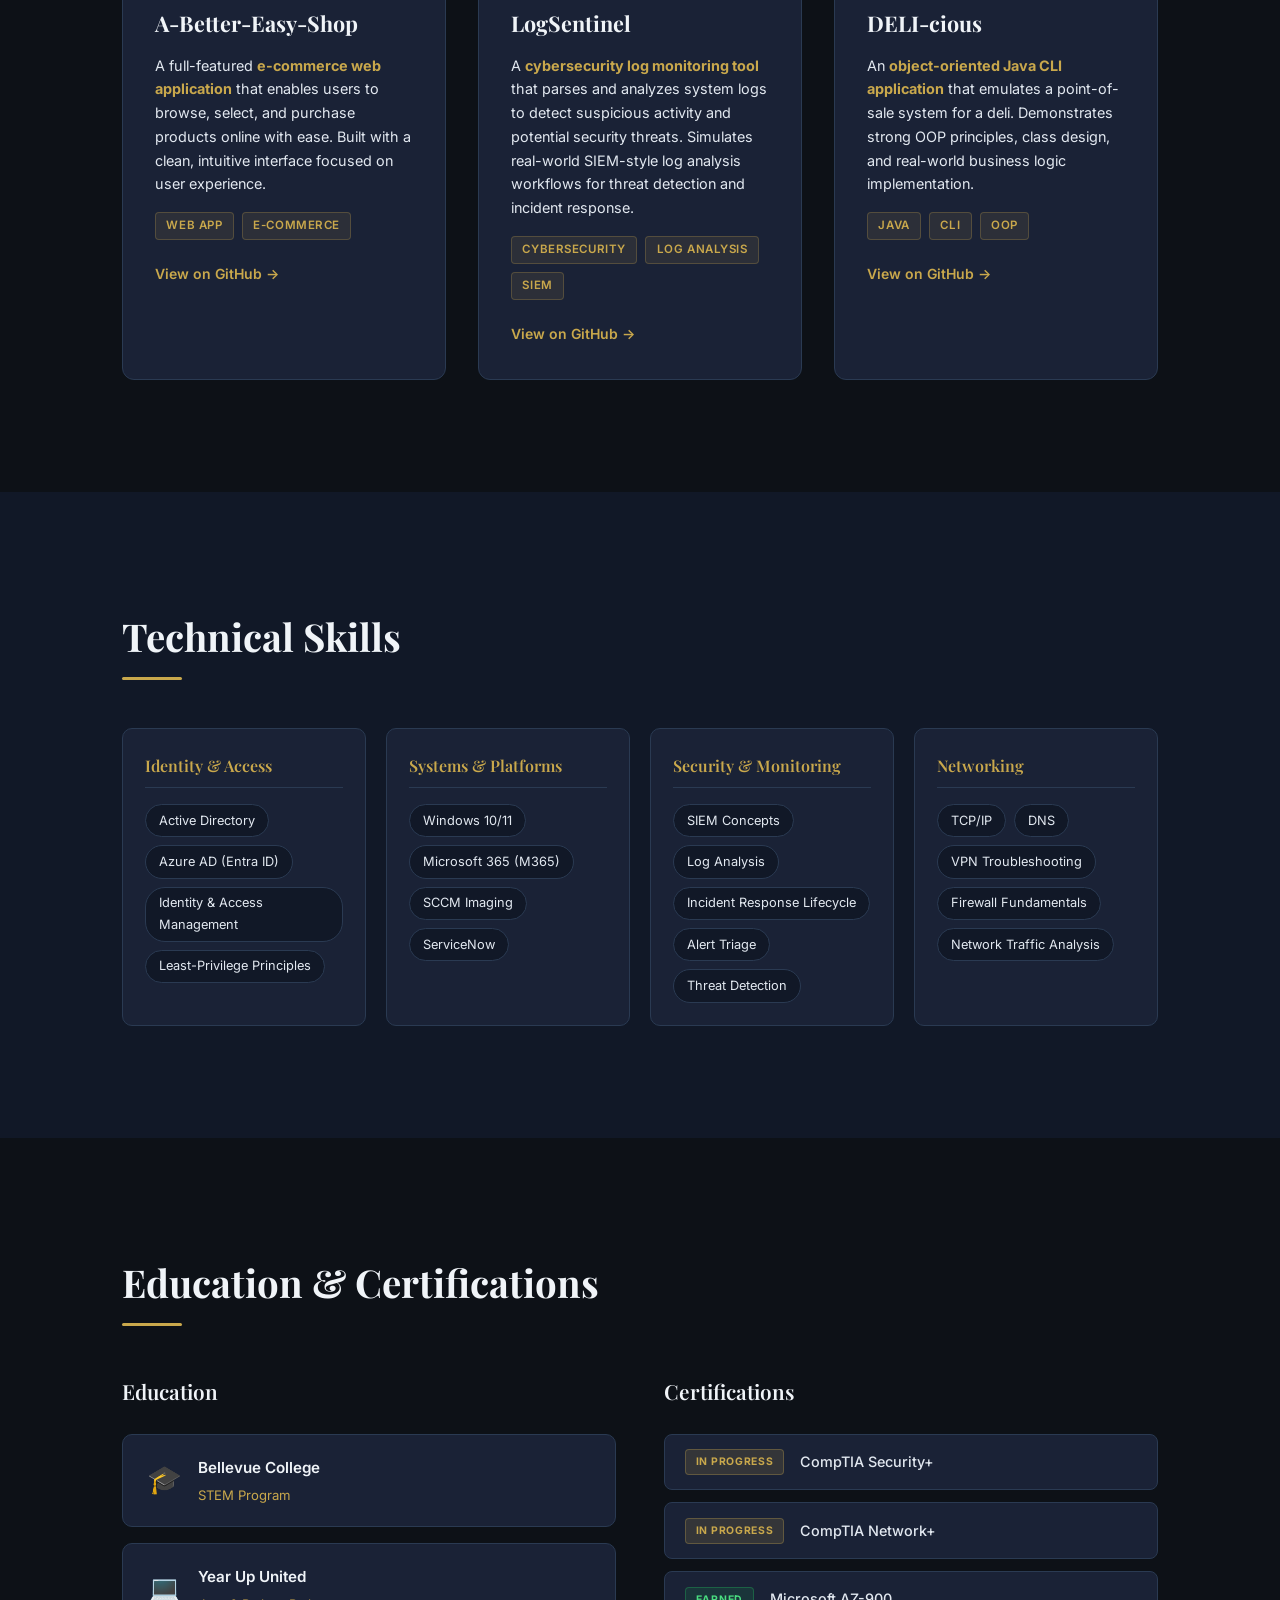
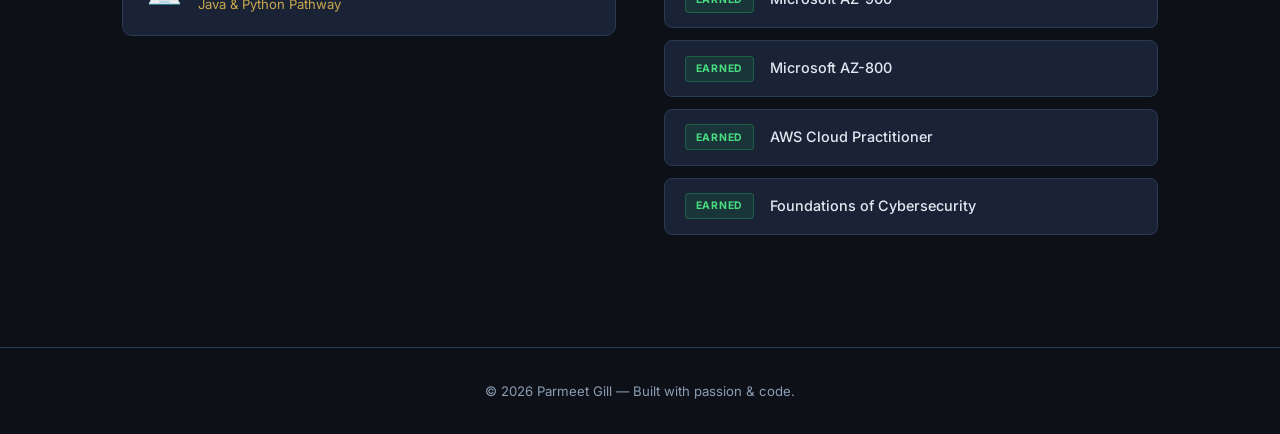
==== commit e1b47108: "Merge branch 'main' into claude/scroll-laptop-animation-6kxOe" ====
--- a/index.html
+++ b/index.html
@@ -17,6 +17,55 @@
 
   <!-- Interactive Canvas Background -->
   <canvas id="bgCanvas"></canvas>
+
+  <!-- ── LAPTOP INTRO SCENE ── -->
+  <div id="laptopIntroWrapper" class="laptop-intro-wrapper">
+    <div class="laptop-intro-sticky">
+      <div class="laptop-stage" id="laptopStage">
+        <div class="laptop-computer" id="laptopComputer">
+          <!-- Base: keyboard + trackpad -->
+          <div class="lc-base">
+            <div class="lc-keyboard">
+              <div class="lc-key-row lc-key-row--fn"></div>
+              <div class="lc-key-row"></div>
+              <div class="lc-key-row"></div>
+              <div class="lc-key-row lc-key-row--2"></div>
+              <div class="lc-key-row"></div>
+              <div class="lc-key-row lc-key-row--3"></div>
+            </div>
+            <div class="lc-trackpad"></div>
+          </div>
+          <!-- Lid: rotates open on scroll -->
+          <div class="lc-lid" id="lcLid">
+            <div class="lc-screen-outer">
+              <div class="lc-camera-dot"></div>
+              <div class="lc-screen" id="lcScreen">
+                <div class="lc-screen-ui">
+                  <div class="lc-topbar">
+                    <span class="lc-dot red"></span>
+                    <span class="lc-dot yellow"></span>
+                    <span class="lc-dot green"></span>
+                  </div>
+                  <div class="lc-screen-body">
+                    <p class="lc-eyebrow">Hey, it's me</p>
+                    <h2 class="lc-name">Parmeet <span>Gill</span></h2>
+                    <p class="lc-role">IT &amp; Cybersecurity Professional</p>
+                  </div>
+                </div>
+              </div>
+            </div>
+            <!-- Lid back face (visible when closed) -->
+
+          </div>
+        </div>
+      </div>
+      <!-- Scroll prompt -->
+      <div class="laptop-scroll-prompt" id="laptopScrollPrompt">
+        <span>Scroll to open</span>
+        <div class="scroll-line"></div>
+      </div>
+    </div>
+  </div>
 
   <!-- ── NAVBAR ── -->
   <nav id="navbar">
@@ -90,7 +139,11 @@
                 Gmail
               </a>
               <a href="mailto:parmeetgill422@gmail.com" class="email-opt">
-                <svg viewBox="0 0 24 24" fill="currentColor"><path d="M7.88 12.04q0 .45-.11.87-.1.41-.33.74-.22.33-.58.52-.37.2-.87.2t-.85-.2q-.35-.21-.57-.55-.22-.33-.33-.75-.1-.42-.1-.83 0-.42.1-.83.11-.43.33-.75.22-.33.57-.54.36-.2.85-.2.5 0 .87.2.36.2.58.54.22.32.33.75.11.42.11.83zm2.12 0q0-.68-.2-1.3-.21-.6-.59-1.06-.37-.45-.9-.72-.52-.26-1.2-.26-.54 0-.97.2-.43.18-.74.48v-.55H5.1v7.37h1.31v-2.6q.29.27.71.43.42.16.92.16.68 0 1.2-.26.54-.27.9-.73.38-.46.59-1.07.2-.6.2-1.29zm4.93 0q0 .45-.11.87-.1.41-.33.74-.22.33-.58.52-.37.2-.87.2t-.85-.2q-.35-.21-.57-.55-.22-.33-.33-.75-.1-.42-.1-.83 0-.42.1-.83.11-.43.33-.75.22-.33.57-.54.36-.2.85-.2.5 0 .87.2.36.2.58.54.22.32.33.75.11.42.11.83zm2.12 0q0-.68-.2-1.3-.21-.6-.59-1.06-.37-.45-.9-.72-.52-.26-1.2-.26-.54 0-.97.2-.43.18-.74.48v-.55h-1.22v7.37h1.31v-2.6q.29.27.71.43.42.16.92.16.68 0 1.2-.26.54-.27.9-.73.38-.46.59-1.07.2-.6.2-1.29zm3.06 3.56q.39 0 .72-.07.34-.08.56-.2v-1.16q-.22.11-.5.17-.27.07-.55.07-.67 0-1.03-.42-.37-.44-.37-1.22 0-.78.36-1.21.37-.43 1.06-.43.26 0 .52.06.25.07.47.18V9.84q-.24-.11-.56-.17-.32-.07-.68-.07-.91 0-1.57.33-.66.33-1.01.93-.35.6-.35 1.41 0 .8.35 1.4.35.6 1.01.92.66.33 1.57.33zm4.78-6.05v6h-1.31V9.55h1.31zm0-2.28v1.28h-1.31V7.27h1.31z"/></svg>
+                <svg viewBox="0 0 24 24" fill="none" xmlns="http://www.w3.org/2000/svg" style="width:18px;height:18px;flex-shrink:0;border-radius:4px">
+                  <rect width="24" height="24" rx="5" fill="#0078D4"/>
+                  <path fill-rule="evenodd" clip-rule="evenodd" fill="white"
+                    d="M12 7C9.24 7 7 9.24 7 12c0 2.76 2.24 5 5 5s5-2.24 5-5c0-2.76-2.24-5-5-5zm0 8c-1.66 0-3-1.34-3-3s1.34-3 3-3 3 1.34 3 3-1.34 3-3 3z"/>
+                </svg>
                 Outlook
               </a>
             </div>
--- a/css/style.css
+++ b/css/style.css
@@ -916,6 +916,262 @@
   transform: translateY(0);
 }
 
+/* ── LAPTOP INTRO SCENE ──────────────────────────────────────── */
+
+/* Wrapper: tall scroll container */
+.laptop-intro-wrapper {
+  height: 350vh;
+  position: relative;
+  z-index: 2;
+}
+
+/* Sticky panel stays in viewport */
+.laptop-intro-sticky {
+  position: sticky;
+  top: 0;
+  height: 100vh;
+  overflow: clip;
+  display: flex;
+  align-items: center;
+  justify-content: center;
+  background: var(--bg);
+  transition: background var(--transition);
+}
+
+/* 3D perspective stage */
+.laptop-stage {
+  perspective: 1400px;
+  perspective-origin: 50% 45%;
+  display: flex;
+  align-items: center;
+  justify-content: center;
+  width: 100%;
+  height: 100%;
+}
+
+/* Laptop wrapper — tilted so camera sees keyboard top + closed lid surface */
+.laptop-computer {
+  transform-style: preserve-3d;
+  transform: rotateX(20deg);
+  position: relative;
+  width: 520px;
+  will-change: transform;
+}
+
+/* Base / keyboard area */
+.lc-base {
+  background: linear-gradient(180deg, #2a2d35 0%, #1e2028 100%);
+  border-radius: 6px 6px 14px 14px;
+  width: 520px;
+  height: 260px;
+  position: relative;
+  box-shadow: 0 8px 32px rgba(0,0,0,0.6), inset 0 1px 0 rgba(255,255,255,0.08);
+  display: flex;
+  flex-direction: column;
+  align-items: center;
+  justify-content: flex-start;
+  padding: 18px 40px 0;
+  gap: 6px;
+}
+
+[data-theme="light"] .lc-base {
+  background: linear-gradient(180deg, #c8c8c8 0%, #a8a8a8 100%);
+  box-shadow: 0 8px 32px rgba(0,0,0,0.25), inset 0 1px 0 rgba(255,255,255,0.5);
+}
+
+.lc-keyboard { width: 100%; display: flex; flex-direction: column; gap: 4px; }
+
+.lc-key-row {
+  height: 5px;
+  width: 100%;
+  background: repeating-linear-gradient(
+    90deg,
+    rgba(255,255,255,0.06) 0px,
+    rgba(255,255,255,0.06) 18px,
+    transparent 18px,
+    transparent 22px
+  );
+  border-radius: 2px;
+}
+.lc-key-row--fn { height: 4px; width: 100%; opacity: 0.5; }
+.lc-key-row--2  { width: 90%; }
+.lc-key-row--3  { width: 60%; }
+
+[data-theme="light"] .lc-key-row {
+  background: repeating-linear-gradient(
+    90deg,
+    rgba(0,0,0,0.12) 0px,
+    rgba(0,0,0,0.12) 18px,
+    transparent 18px,
+    transparent 22px
+  );
+}
+
+.lc-trackpad {
+  position: absolute;
+  bottom: -12px;
+  left: 50%;
+  transform: translateX(-50%);
+  width: 140px;
+  height: 12px;
+  background: rgba(255,255,255,0.05);
+  border: 1px solid rgba(255,255,255,0.08);
+  border-radius: 3px;
+}
+[data-theme="light"] .lc-trackpad {
+  background: rgba(0,0,0,0.06);
+  border-color: rgba(0,0,0,0.1);
+}
+
+/* Lid: anchored at base top, rotates on hinge */
+.lc-lid {
+  position: absolute;
+  bottom: 260px; /* sits flush on top of taller base */
+  left: 0;
+  width: 520px;
+  height: 340px;
+  transform-origin: bottom center;
+  transform: rotateX(7deg);
+  will-change: transform;
+}
+
+/* Screen outer bezel */
+.lc-screen-outer {
+  position: absolute;
+  inset: 0;
+  background: linear-gradient(135deg, #2c2f38 0%, #1a1c22 100%);
+  border-radius: 12px 12px 4px 4px;
+  border: 2px solid rgba(255,255,255,0.1);
+  box-shadow: 0 -4px 30px rgba(0,0,0,0.7), inset 0 0 0 8px #0d0e10;
+  overflow: hidden;
+  display: flex;
+  flex-direction: column;
+  align-items: center;
+  padding: 14px 16px 10px;
+}
+[data-theme="light"] .lc-screen-outer {
+  background: linear-gradient(135deg, #b0b0b0 0%, #888 100%);
+  border-color: rgba(255,255,255,0.3);
+  box-shadow: 0 -4px 30px rgba(0,0,0,0.3), inset 0 0 0 8px #555;
+}
+
+.lc-camera-dot {
+  width: 7px;
+  height: 7px;
+  border-radius: 50%;
+  background: #333;
+  border: 1px solid #444;
+  margin-bottom: 8px;
+  flex-shrink: 0;
+}
+
+/* Screen display area */
+.lc-screen {
+  flex: 1;
+  width: 100%;
+  background: var(--bg);
+  border-radius: 4px;
+  overflow: hidden;
+  position: relative;
+  opacity: 0;
+  transition: opacity 0.5s ease;
+}
+
+/* Screen UI content */
+.lc-screen-ui {
+  width: 100%;
+  height: 100%;
+  display: flex;
+  flex-direction: column;
+  padding: 10px;
+}
+
+.lc-topbar {
+  display: flex;
+  gap: 5px;
+  margin-bottom: 12px;
+}
+
+.lc-dot {
+  width: 8px;
+  height: 8px;
+  border-radius: 50%;
+}
+.lc-dot.red    { background: #ff5f57; }
+.lc-dot.yellow { background: #febc2e; }
+.lc-dot.green  { background: #28c840; }
+
+.lc-screen-body {
+  flex: 1;
+  display: flex;
+  flex-direction: column;
+  align-items: center;
+  justify-content: center;
+  text-align: center;
+  gap: 8px;
+}
+
+.lc-eyebrow {
+  font-size: 0.55rem;
+  text-transform: uppercase;
+  letter-spacing: 0.2em;
+  color: var(--gold);
+}
+
+.lc-name {
+  font-family: var(--font-serif);
+  font-size: 1.6rem;
+  font-weight: 700;
+  color: var(--text-heading);
+  line-height: 1;
+}
+.lc-name span { color: var(--gold); }
+
+.lc-role {
+  font-size: 0.5rem;
+  color: var(--text-muted);
+  letter-spacing: 0.05em;
+}
+
+/* Scroll prompt */
+.laptop-scroll-prompt {
+  position: absolute;
+  bottom: 2.5rem;
+  left: 50%;
+  transform: translateX(-50%);
+  display: flex;
+  flex-direction: column;
+  align-items: center;
+  gap: 0.5rem;
+  color: var(--text-muted);
+  font-size: 0.7rem;
+  letter-spacing: 0.15em;
+  text-transform: uppercase;
+  animation: fade-bob 2.5s ease-in-out infinite;
+  transition: opacity 0.5s ease;
+}
+.laptop-scroll-prompt.hidden { opacity: 0; pointer-events: none; }
+
+/* Zoom: JS controls transforms frame-by-frame, no CSS transition during scroll */
+.laptop-computer.zoom-active { transition: none; }
+
+/* Reduced-motion: skip the laptop scene entirely */
+@media (prefers-reduced-motion: reduce) {
+  .laptop-intro-wrapper { height: 0 !important; overflow: hidden !important; }
+  .laptop-intro-sticky  { display: none !important; }
+  #navbar.laptop-hidden { opacity: 1 !important; pointer-events: auto !important; }
+}
+
+/* Navbar hidden during laptop scene */
+#navbar {
+  transition: opacity 0.4s ease, box-shadow var(--transition),
+              background var(--transition), border-color var(--transition);
+}
+#navbar.laptop-hidden {
+  opacity: 0;
+  pointer-events: none;
+}
+
 /* ── RESPONSIVE ──────────────────────────────────────────────── */
 @media (max-width: 900px) {
   .about-grid        { grid-template-columns: 1fr; }
@@ -934,10 +1190,25 @@
   .timeline-marker   { flex-direction: row; }
   .timeline-line     { display: none; }
   .about-stats       { grid-template-columns: 1fr 1fr; }
+
+  /* Laptop scene — tablet/mobile */
+  .laptop-computer   { width: 340px; }
+  .lc-base           { width: 340px; height: 170px; padding: 14px 28px 0; }
+  .lc-lid            { width: 340px; height: 220px; bottom: 170px; }
+  .lc-name           { font-size: 1.1rem; }
+  .lc-trackpad       { width: 90px; bottom: -10px; }
 }
 
 @media (max-width: 480px) {
   .section            { padding: 5rem 0; }
   .about-stats        { grid-template-columns: 1fr; }
   .contact-cards      { grid-template-columns: 1fr; }
-}
+
+  /* Laptop scene — small mobile */
+  .laptop-intro-wrapper { height: 280vh; }
+  .laptop-computer      { width: 280px; }
+  .lc-base              { width: 280px; height: 140px; padding: 12px 22px 0; }
+  .lc-lid               { width: 280px; height: 180px; bottom: 140px; }
+  .lc-name              { font-size: 0.95rem; }
+  .lc-trackpad          { width: 70px; bottom: -10px; }
+}
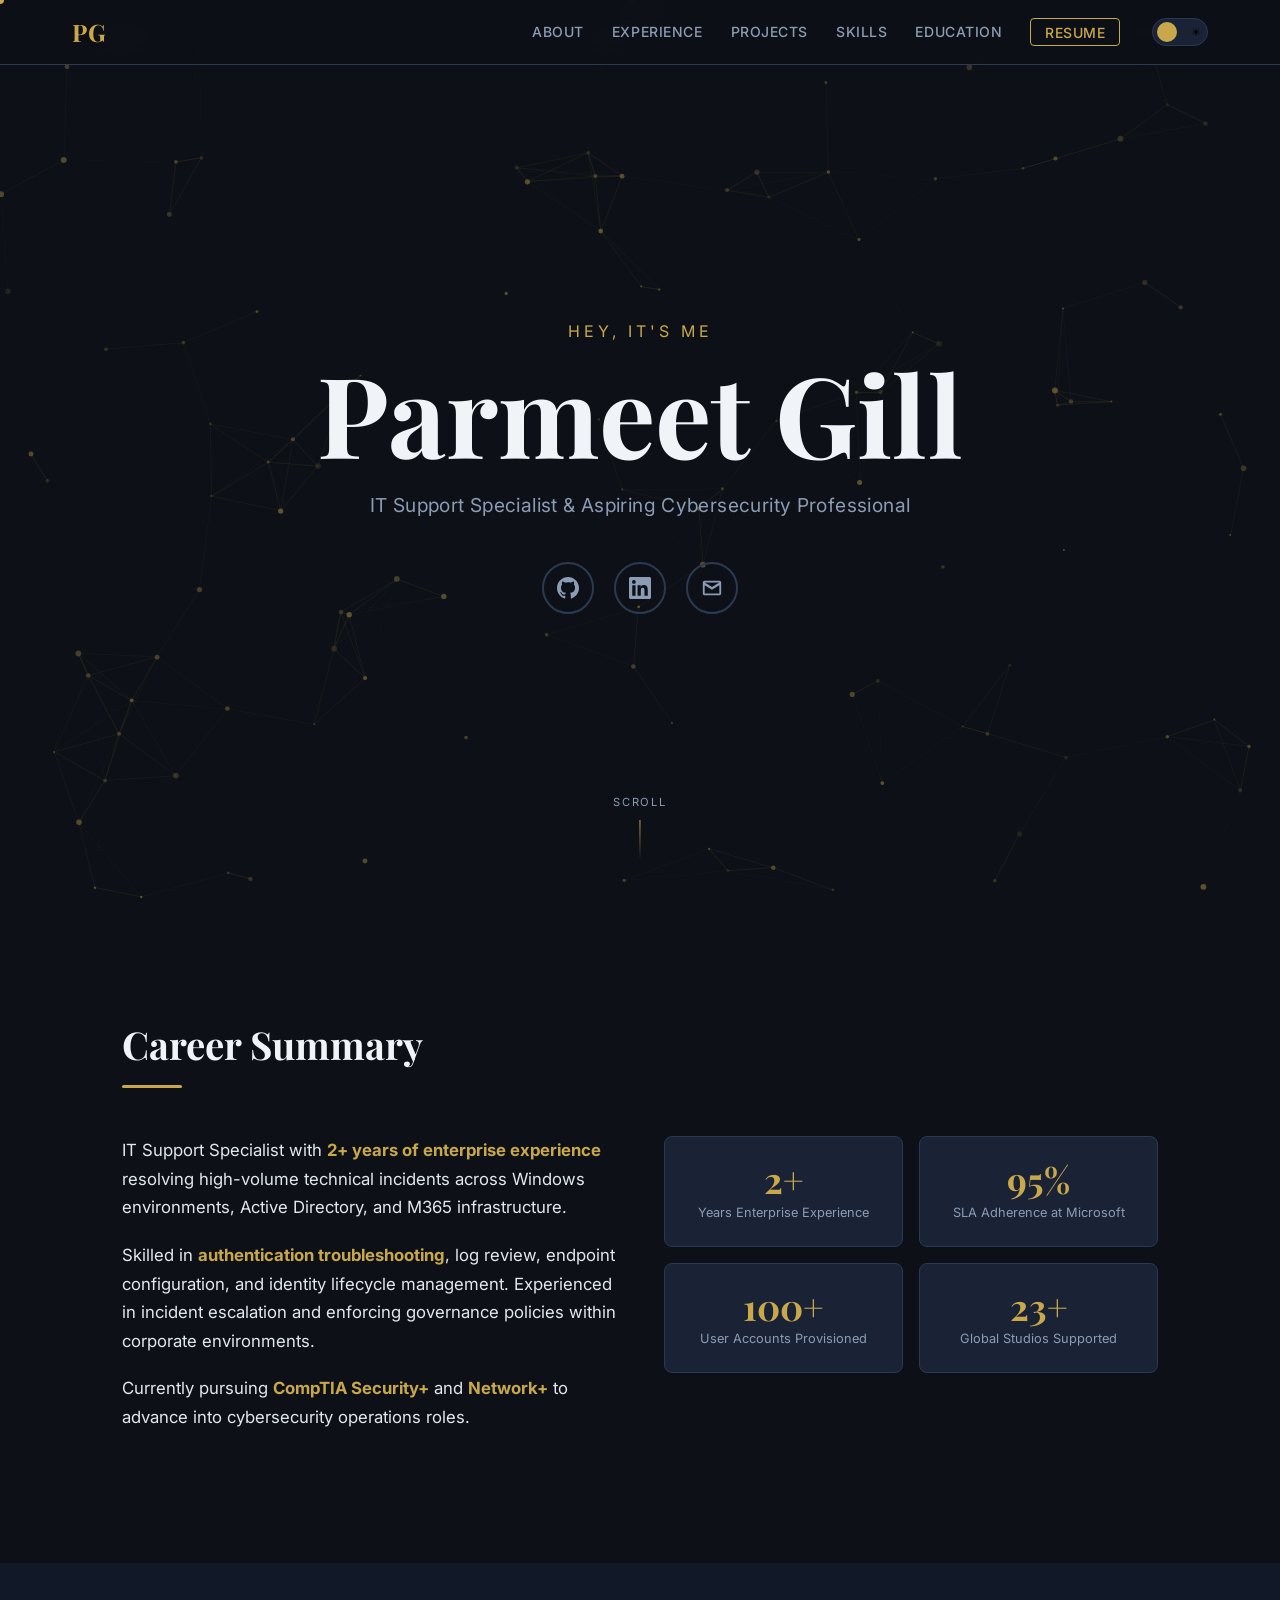
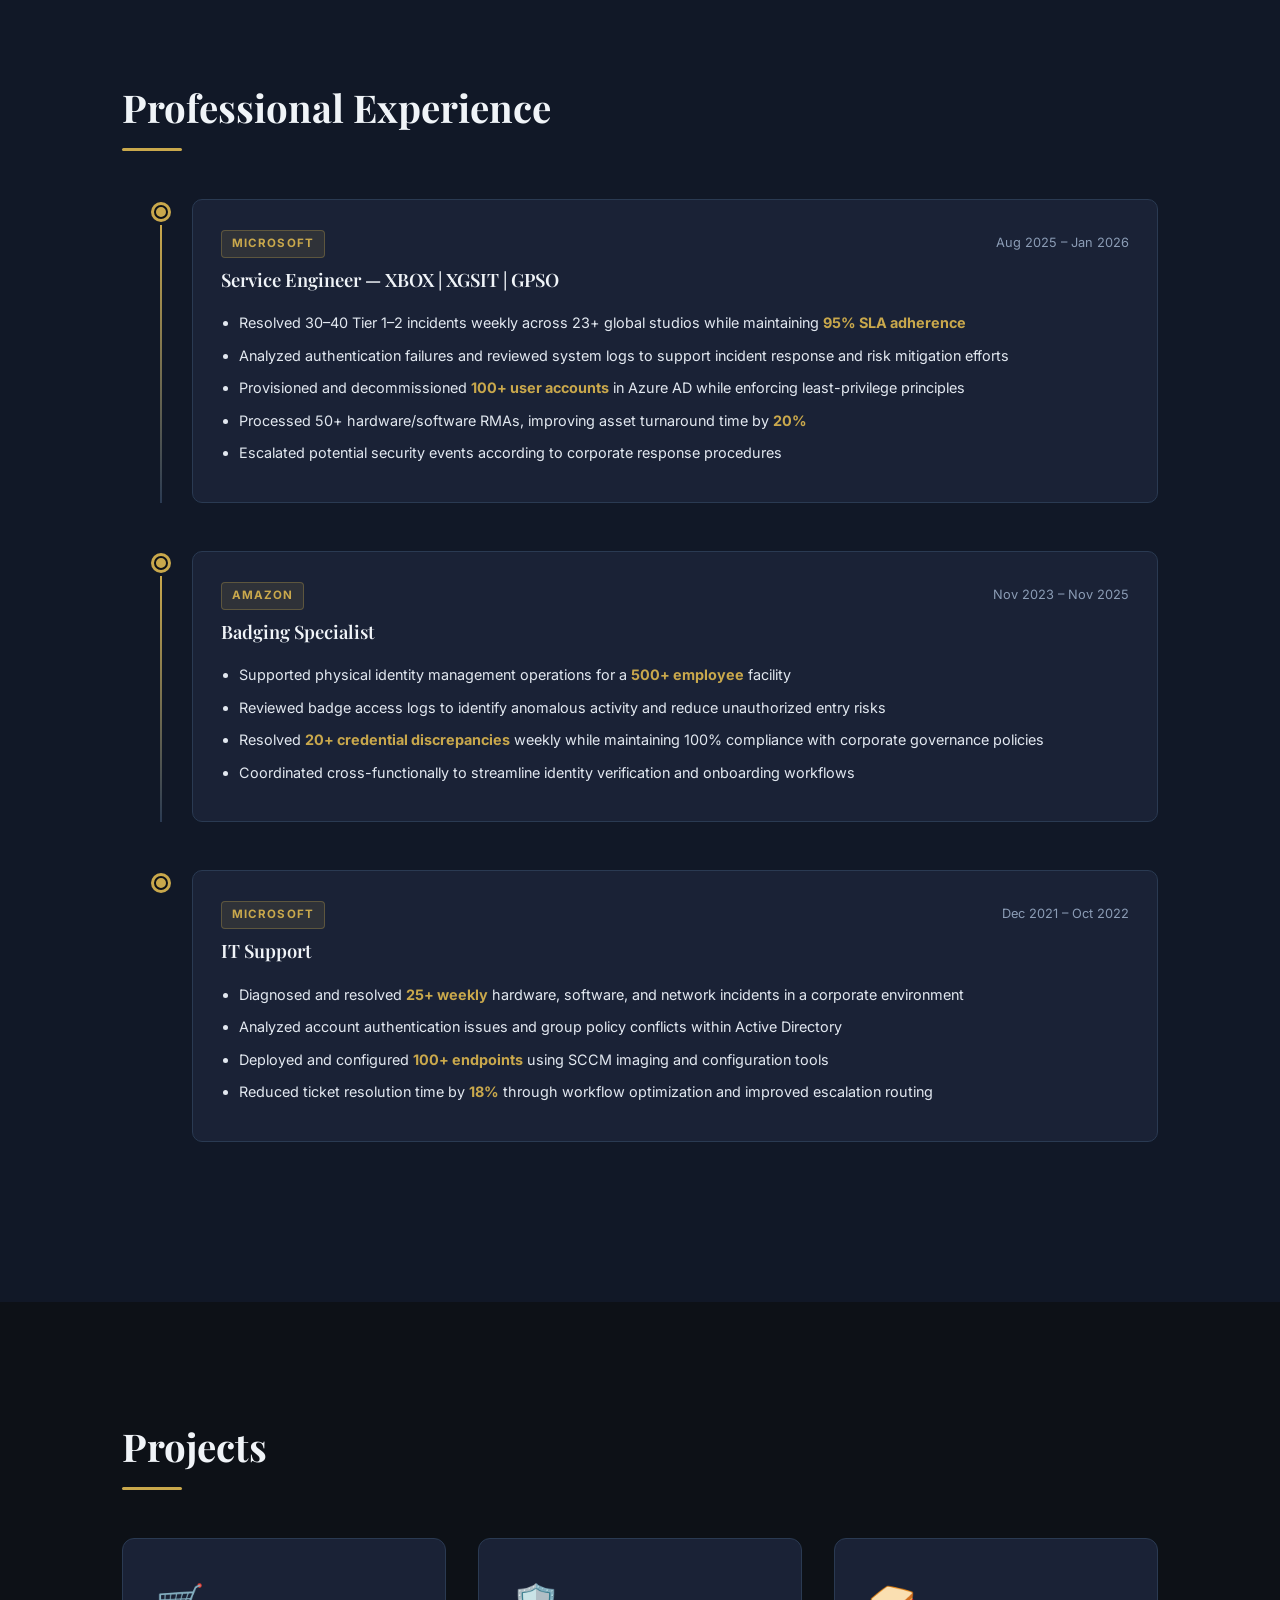
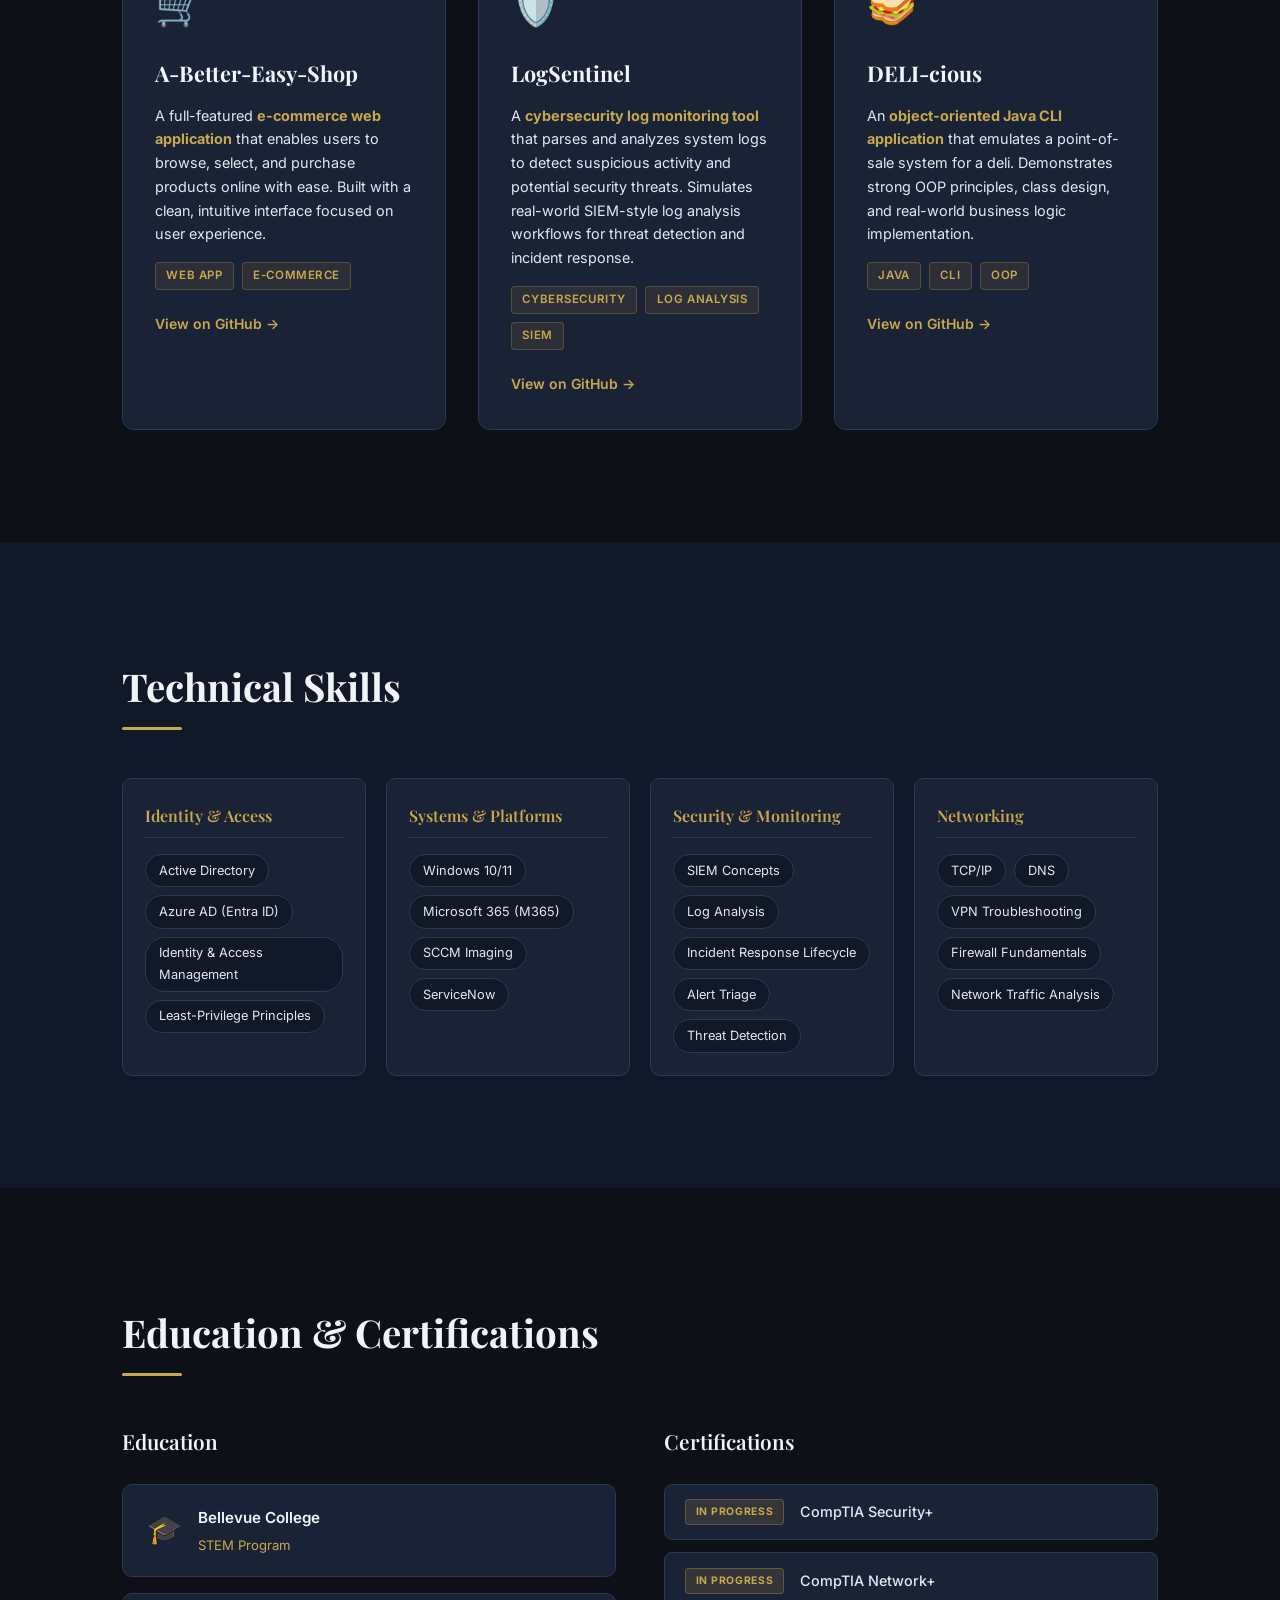
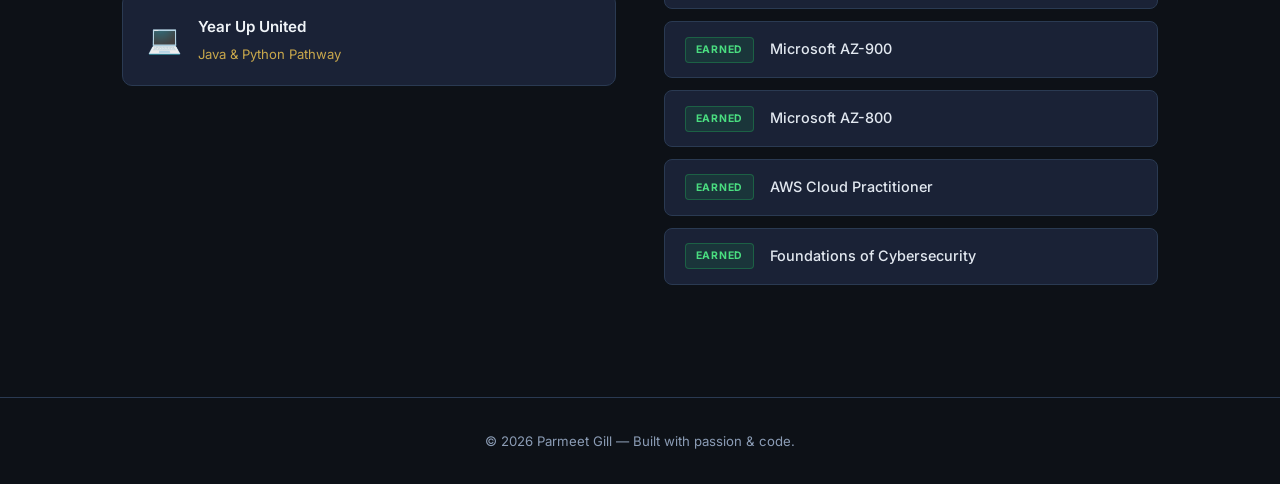
==== commit baae1b63: "revert: fully restore site to pre-v2.0 state (ab26c8f)" ====
--- a/index.html
+++ b/index.html
@@ -17,55 +17,6 @@
 
   <!-- Interactive Canvas Background -->
   <canvas id="bgCanvas"></canvas>
-
-  <!-- ── LAPTOP INTRO SCENE ── -->
-  <div id="laptopIntroWrapper" class="laptop-intro-wrapper">
-    <div class="laptop-intro-sticky">
-      <div class="laptop-stage" id="laptopStage">
-        <div class="laptop-computer" id="laptopComputer">
-          <!-- Base: keyboard + trackpad -->
-          <div class="lc-base">
-            <div class="lc-keyboard">
-              <div class="lc-key-row lc-key-row--fn"></div>
-              <div class="lc-key-row"></div>
-              <div class="lc-key-row"></div>
-              <div class="lc-key-row lc-key-row--2"></div>
-              <div class="lc-key-row"></div>
-              <div class="lc-key-row lc-key-row--3"></div>
-            </div>
-            <div class="lc-trackpad"></div>
-          </div>
-          <!-- Lid: rotates open on scroll -->
-          <div class="lc-lid" id="lcLid">
-            <div class="lc-screen-outer">
-              <div class="lc-camera-dot"></div>
-              <div class="lc-screen" id="lcScreen">
-                <div class="lc-screen-ui">
-                  <div class="lc-topbar">
-                    <span class="lc-dot red"></span>
-                    <span class="lc-dot yellow"></span>
-                    <span class="lc-dot green"></span>
-                  </div>
-                  <div class="lc-screen-body">
-                    <p class="lc-eyebrow">Hey, it's me</p>
-                    <h2 class="lc-name">Parmeet <span>Gill</span></h2>
-                    <p class="lc-role">IT &amp; Cybersecurity Professional</p>
-                  </div>
-                </div>
-              </div>
-            </div>
-            <!-- Lid back face (visible when closed) -->
-
-          </div>
-        </div>
-      </div>
-      <!-- Scroll prompt -->
-      <div class="laptop-scroll-prompt" id="laptopScrollPrompt">
-        <span>Scroll to open</span>
-        <div class="scroll-line"></div>
-      </div>
-    </div>
-  </div>
 
   <!-- ── NAVBAR ── -->
   <nav id="navbar">
@@ -139,11 +90,7 @@
                 Gmail
               </a>
               <a href="mailto:parmeetgill422@gmail.com" class="email-opt">
-                <svg viewBox="0 0 24 24" fill="none" xmlns="http://www.w3.org/2000/svg" style="width:18px;height:18px;flex-shrink:0;border-radius:4px">
-                  <rect width="24" height="24" rx="5" fill="#0078D4"/>
-                  <path fill-rule="evenodd" clip-rule="evenodd" fill="white"
-                    d="M12 7C9.24 7 7 9.24 7 12c0 2.76 2.24 5 5 5s5-2.24 5-5c0-2.76-2.24-5-5-5zm0 8c-1.66 0-3-1.34-3-3s1.34-3 3-3 3 1.34 3 3-1.34 3-3 3z"/>
-                </svg>
+                <svg viewBox="0 0 24 24" fill="currentColor"><path d="M7.88 12.04q0 .45-.11.87-.1.41-.33.74-.22.33-.58.52-.37.2-.87.2t-.85-.2q-.35-.21-.57-.55-.22-.33-.33-.75-.1-.42-.1-.83 0-.42.1-.83.11-.43.33-.75.22-.33.57-.54.36-.2.85-.2.5 0 .87.2.36.2.58.54.22.32.33.75.11.42.11.83zm2.12 0q0-.68-.2-1.3-.21-.6-.59-1.06-.37-.45-.9-.72-.52-.26-1.2-.26-.54 0-.97.2-.43.18-.74.48v-.55H5.1v7.37h1.31v-2.6q.29.27.71.43.42.16.92.16.68 0 1.2-.26.54-.27.9-.73.38-.46.59-1.07.2-.6.2-1.29zm4.93 0q0 .45-.11.87-.1.41-.33.74-.22.33-.58.52-.37.2-.87.2t-.85-.2q-.35-.21-.57-.55-.22-.33-.33-.75-.1-.42-.1-.83 0-.42.1-.83.11-.43.33-.75.22-.33.57-.54.36-.2.85-.2.5 0 .87.2.36.2.58.54.22.32.33.75.11.42.11.83zm2.12 0q0-.68-.2-1.3-.21-.6-.59-1.06-.37-.45-.9-.72-.52-.26-1.2-.26-.54 0-.97.2-.43.18-.74.48v-.55h-1.22v7.37h1.31v-2.6q.29.27.71.43.42.16.92.16.68 0 1.2-.26.54-.27.9-.73.38-.46.59-1.07.2-.6.2-1.29zm3.06 3.56q.39 0 .72-.07.34-.08.56-.2v-1.16q-.22.11-.5.17-.27.07-.55.07-.67 0-1.03-.42-.37-.44-.37-1.22 0-.78.36-1.21.37-.43 1.06-.43.26 0 .52.06.25.07.47.18V9.84q-.24-.11-.56-.17-.32-.07-.68-.07-.91 0-1.57.33-.66.33-1.01.93-.35.6-.35 1.41 0 .8.35 1.4.35.6 1.01.92.66.33 1.57.33zm4.78-6.05v6h-1.31V9.55h1.31zm0-2.28v1.28h-1.31V7.27h1.31z"/></svg>
                 Outlook
               </a>
             </div>
--- a/css/style.css
+++ b/css/style.css
@@ -916,262 +916,6 @@
   transform: translateY(0);
 }
 
-/* ── LAPTOP INTRO SCENE ──────────────────────────────────────── */
-
-/* Wrapper: tall scroll container */
-.laptop-intro-wrapper {
-  height: 350vh;
-  position: relative;
-  z-index: 2;
-}
-
-/* Sticky panel stays in viewport */
-.laptop-intro-sticky {
-  position: sticky;
-  top: 0;
-  height: 100vh;
-  overflow: clip;
-  display: flex;
-  align-items: center;
-  justify-content: center;
-  background: var(--bg);
-  transition: background var(--transition);
-}
-
-/* 3D perspective stage */
-.laptop-stage {
-  perspective: 1400px;
-  perspective-origin: 50% 45%;
-  display: flex;
-  align-items: center;
-  justify-content: center;
-  width: 100%;
-  height: 100%;
-}
-
-/* Laptop wrapper — tilted so camera sees keyboard top + closed lid surface */
-.laptop-computer {
-  transform-style: preserve-3d;
-  transform: rotateX(20deg);
-  position: relative;
-  width: 520px;
-  will-change: transform;
-}
-
-/* Base / keyboard area */
-.lc-base {
-  background: linear-gradient(180deg, #2a2d35 0%, #1e2028 100%);
-  border-radius: 6px 6px 14px 14px;
-  width: 520px;
-  height: 260px;
-  position: relative;
-  box-shadow: 0 8px 32px rgba(0,0,0,0.6), inset 0 1px 0 rgba(255,255,255,0.08);
-  display: flex;
-  flex-direction: column;
-  align-items: center;
-  justify-content: flex-start;
-  padding: 18px 40px 0;
-  gap: 6px;
-}
-
-[data-theme="light"] .lc-base {
-  background: linear-gradient(180deg, #c8c8c8 0%, #a8a8a8 100%);
-  box-shadow: 0 8px 32px rgba(0,0,0,0.25), inset 0 1px 0 rgba(255,255,255,0.5);
-}
-
-.lc-keyboard { width: 100%; display: flex; flex-direction: column; gap: 4px; }
-
-.lc-key-row {
-  height: 5px;
-  width: 100%;
-  background: repeating-linear-gradient(
-    90deg,
-    rgba(255,255,255,0.06) 0px,
-    rgba(255,255,255,0.06) 18px,
-    transparent 18px,
-    transparent 22px
-  );
-  border-radius: 2px;
-}
-.lc-key-row--fn { height: 4px; width: 100%; opacity: 0.5; }
-.lc-key-row--2  { width: 90%; }
-.lc-key-row--3  { width: 60%; }
-
-[data-theme="light"] .lc-key-row {
-  background: repeating-linear-gradient(
-    90deg,
-    rgba(0,0,0,0.12) 0px,
-    rgba(0,0,0,0.12) 18px,
-    transparent 18px,
-    transparent 22px
-  );
-}
-
-.lc-trackpad {
-  position: absolute;
-  bottom: -12px;
-  left: 50%;
-  transform: translateX(-50%);
-  width: 140px;
-  height: 12px;
-  background: rgba(255,255,255,0.05);
-  border: 1px solid rgba(255,255,255,0.08);
-  border-radius: 3px;
-}
-[data-theme="light"] .lc-trackpad {
-  background: rgba(0,0,0,0.06);
-  border-color: rgba(0,0,0,0.1);
-}
-
-/* Lid: anchored at base top, rotates on hinge */
-.lc-lid {
-  position: absolute;
-  bottom: 260px; /* sits flush on top of taller base */
-  left: 0;
-  width: 520px;
-  height: 340px;
-  transform-origin: bottom center;
-  transform: rotateX(7deg);
-  will-change: transform;
-}
-
-/* Screen outer bezel */
-.lc-screen-outer {
-  position: absolute;
-  inset: 0;
-  background: linear-gradient(135deg, #2c2f38 0%, #1a1c22 100%);
-  border-radius: 12px 12px 4px 4px;
-  border: 2px solid rgba(255,255,255,0.1);
-  box-shadow: 0 -4px 30px rgba(0,0,0,0.7), inset 0 0 0 8px #0d0e10;
-  overflow: hidden;
-  display: flex;
-  flex-direction: column;
-  align-items: center;
-  padding: 14px 16px 10px;
-}
-[data-theme="light"] .lc-screen-outer {
-  background: linear-gradient(135deg, #b0b0b0 0%, #888 100%);
-  border-color: rgba(255,255,255,0.3);
-  box-shadow: 0 -4px 30px rgba(0,0,0,0.3), inset 0 0 0 8px #555;
-}
-
-.lc-camera-dot {
-  width: 7px;
-  height: 7px;
-  border-radius: 50%;
-  background: #333;
-  border: 1px solid #444;
-  margin-bottom: 8px;
-  flex-shrink: 0;
-}
-
-/* Screen display area */
-.lc-screen {
-  flex: 1;
-  width: 100%;
-  background: var(--bg);
-  border-radius: 4px;
-  overflow: hidden;
-  position: relative;
-  opacity: 0;
-  transition: opacity 0.5s ease;
-}
-
-/* Screen UI content */
-.lc-screen-ui {
-  width: 100%;
-  height: 100%;
-  display: flex;
-  flex-direction: column;
-  padding: 10px;
-}
-
-.lc-topbar {
-  display: flex;
-  gap: 5px;
-  margin-bottom: 12px;
-}
-
-.lc-dot {
-  width: 8px;
-  height: 8px;
-  border-radius: 50%;
-}
-.lc-dot.red    { background: #ff5f57; }
-.lc-dot.yellow { background: #febc2e; }
-.lc-dot.green  { background: #28c840; }
-
-.lc-screen-body {
-  flex: 1;
-  display: flex;
-  flex-direction: column;
-  align-items: center;
-  justify-content: center;
-  text-align: center;
-  gap: 8px;
-}
-
-.lc-eyebrow {
-  font-size: 0.55rem;
-  text-transform: uppercase;
-  letter-spacing: 0.2em;
-  color: var(--gold);
-}
-
-.lc-name {
-  font-family: var(--font-serif);
-  font-size: 1.6rem;
-  font-weight: 700;
-  color: var(--text-heading);
-  line-height: 1;
-}
-.lc-name span { color: var(--gold); }
-
-.lc-role {
-  font-size: 0.5rem;
-  color: var(--text-muted);
-  letter-spacing: 0.05em;
-}
-
-/* Scroll prompt */
-.laptop-scroll-prompt {
-  position: absolute;
-  bottom: 2.5rem;
-  left: 50%;
-  transform: translateX(-50%);
-  display: flex;
-  flex-direction: column;
-  align-items: center;
-  gap: 0.5rem;
-  color: var(--text-muted);
-  font-size: 0.7rem;
-  letter-spacing: 0.15em;
-  text-transform: uppercase;
-  animation: fade-bob 2.5s ease-in-out infinite;
-  transition: opacity 0.5s ease;
-}
-.laptop-scroll-prompt.hidden { opacity: 0; pointer-events: none; }
-
-/* Zoom: JS controls transforms frame-by-frame, no CSS transition during scroll */
-.laptop-computer.zoom-active { transition: none; }
-
-/* Reduced-motion: skip the laptop scene entirely */
-@media (prefers-reduced-motion: reduce) {
-  .laptop-intro-wrapper { height: 0 !important; overflow: hidden !important; }
-  .laptop-intro-sticky  { display: none !important; }
-  #navbar.laptop-hidden { opacity: 1 !important; pointer-events: auto !important; }
-}
-
-/* Navbar hidden during laptop scene */
-#navbar {
-  transition: opacity 0.4s ease, box-shadow var(--transition),
-              background var(--transition), border-color var(--transition);
-}
-#navbar.laptop-hidden {
-  opacity: 0;
-  pointer-events: none;
-}
-
 /* ── RESPONSIVE ──────────────────────────────────────────────── */
 @media (max-width: 900px) {
   .about-grid        { grid-template-columns: 1fr; }
@@ -1190,25 +934,10 @@
   .timeline-marker   { flex-direction: row; }
   .timeline-line     { display: none; }
   .about-stats       { grid-template-columns: 1fr 1fr; }
-
-  /* Laptop scene — tablet/mobile */
-  .laptop-computer   { width: 340px; }
-  .lc-base           { width: 340px; height: 170px; padding: 14px 28px 0; }
-  .lc-lid            { width: 340px; height: 220px; bottom: 170px; }
-  .lc-name           { font-size: 1.1rem; }
-  .lc-trackpad       { width: 90px; bottom: -10px; }
 }
 
 @media (max-width: 480px) {
   .section            { padding: 5rem 0; }
   .about-stats        { grid-template-columns: 1fr; }
   .contact-cards      { grid-template-columns: 1fr; }
-
-  /* Laptop scene — small mobile */
-  .laptop-intro-wrapper { height: 280vh; }
-  .laptop-computer      { width: 280px; }
-  .lc-base              { width: 280px; height: 140px; padding: 12px 22px 0; }
-  .lc-lid               { width: 280px; height: 180px; bottom: 140px; }
-  .lc-name              { font-size: 0.95rem; }
-  .lc-trackpad          { width: 70px; bottom: -10px; }
-}
+}
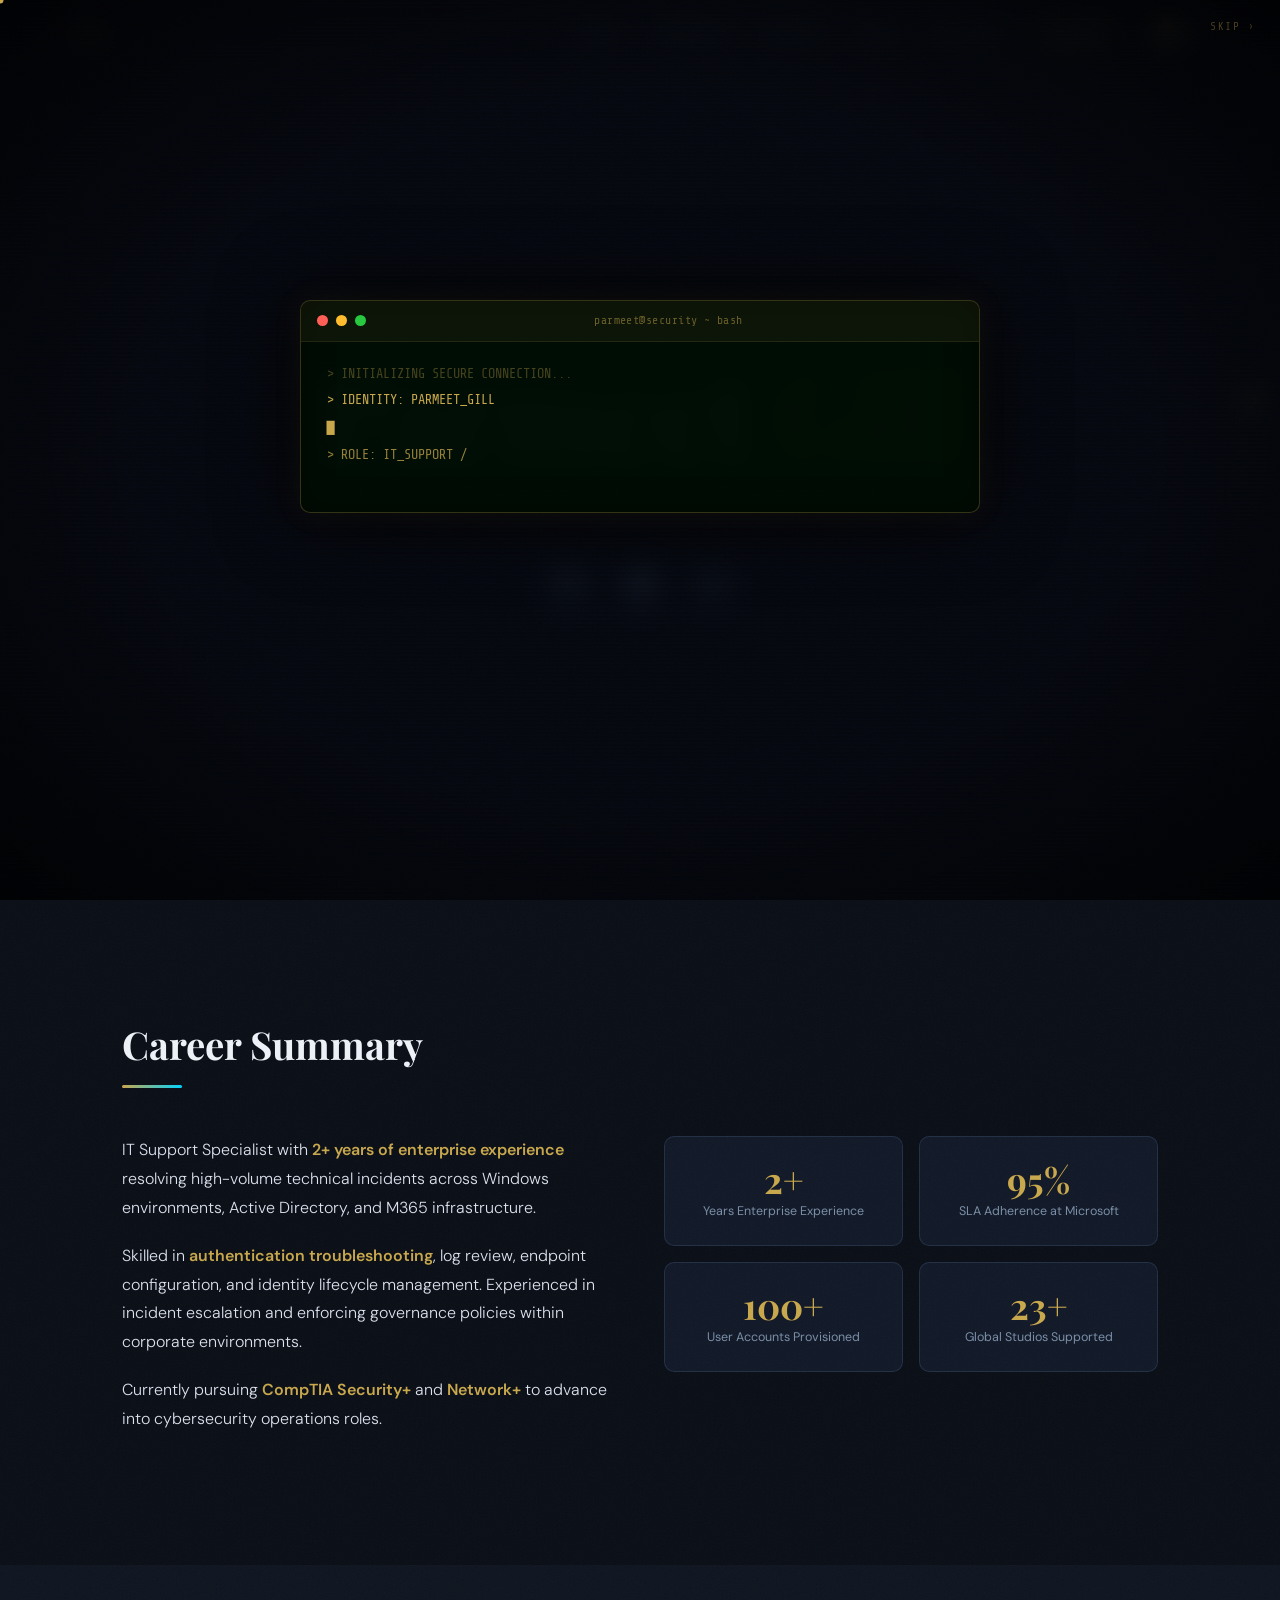
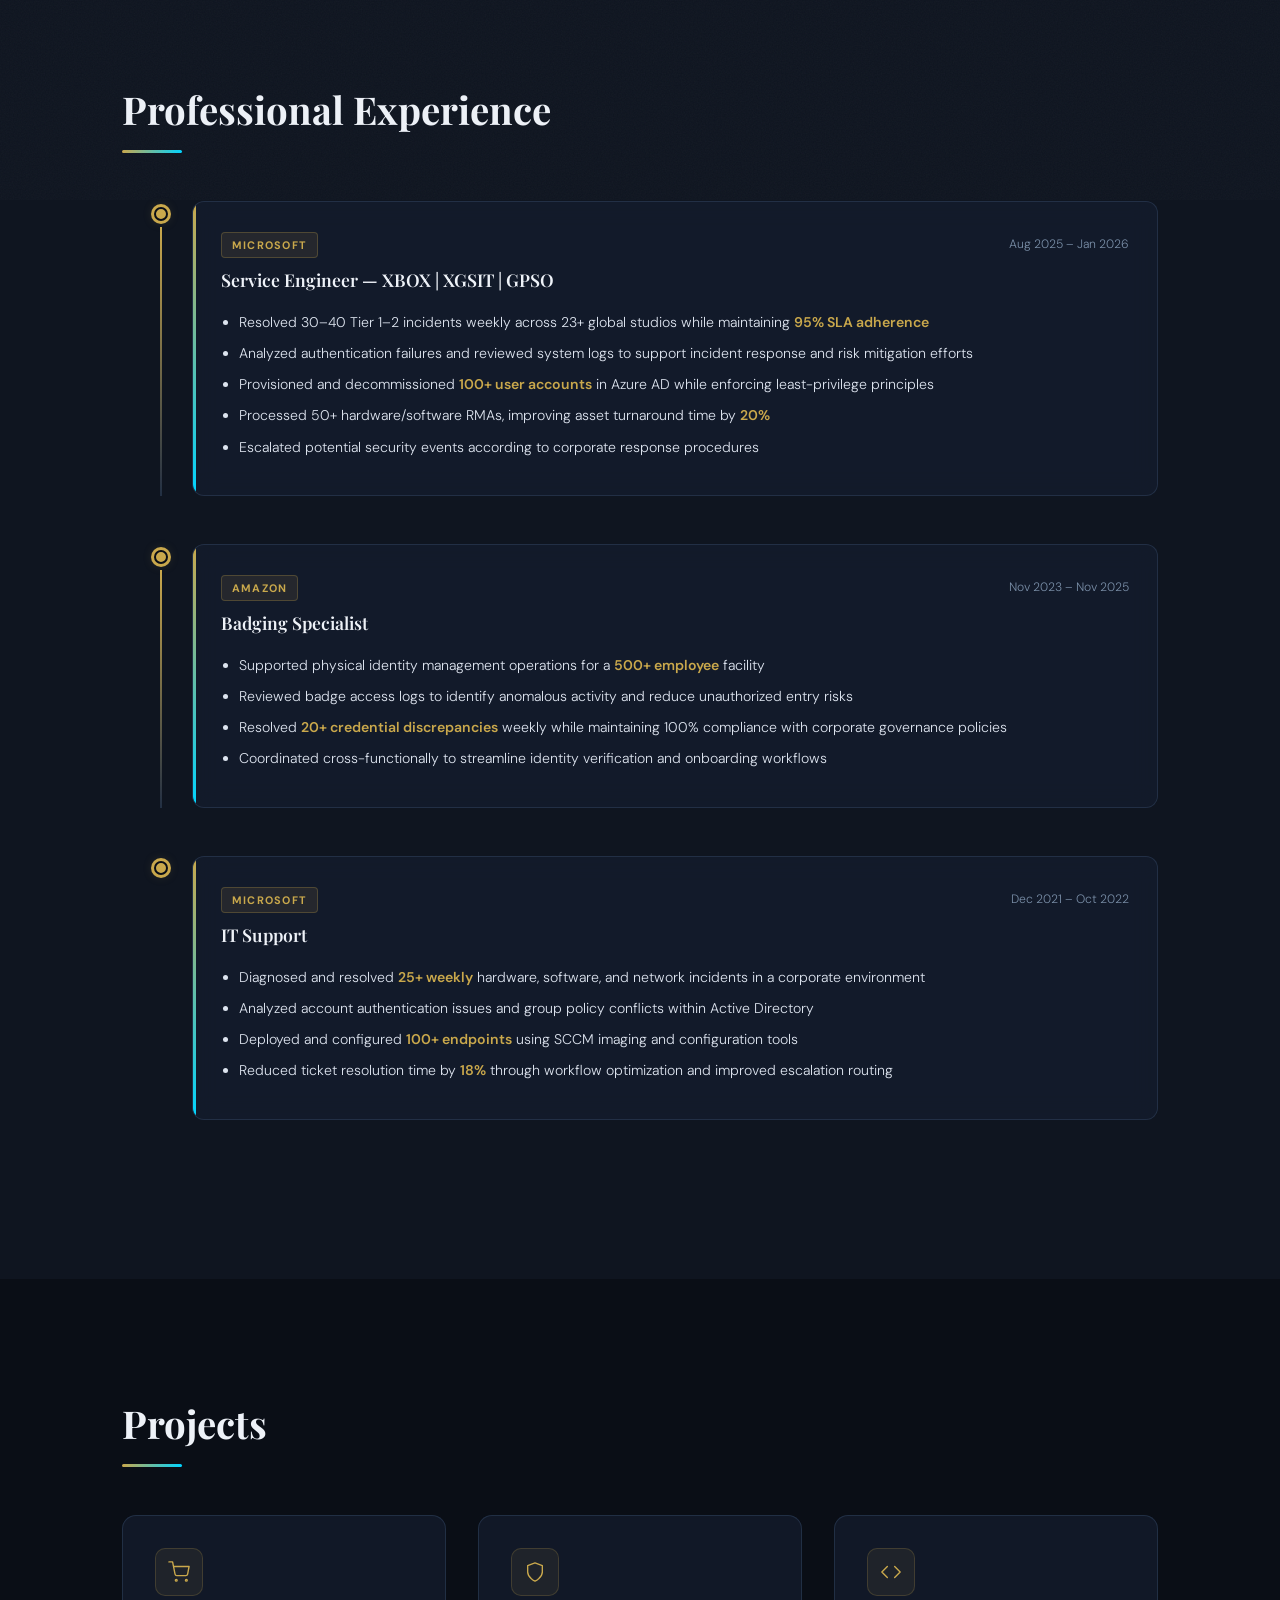
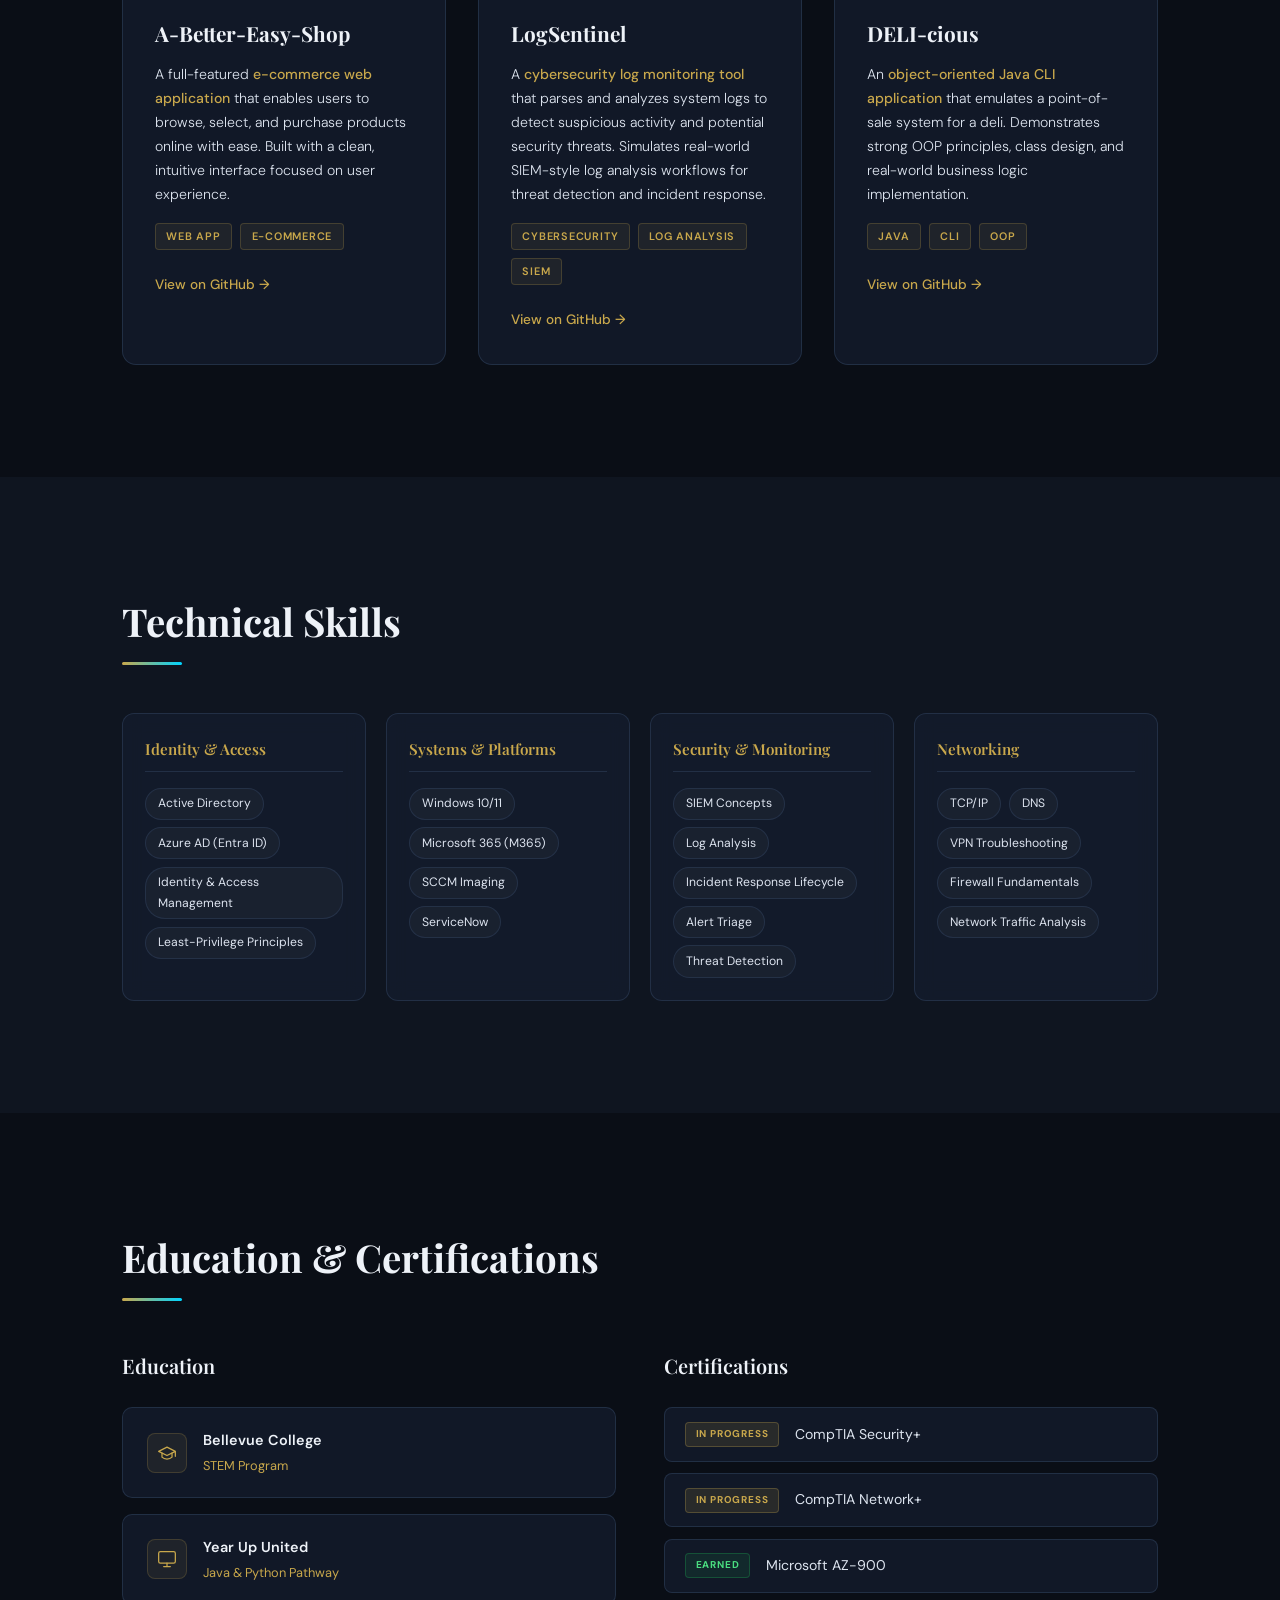
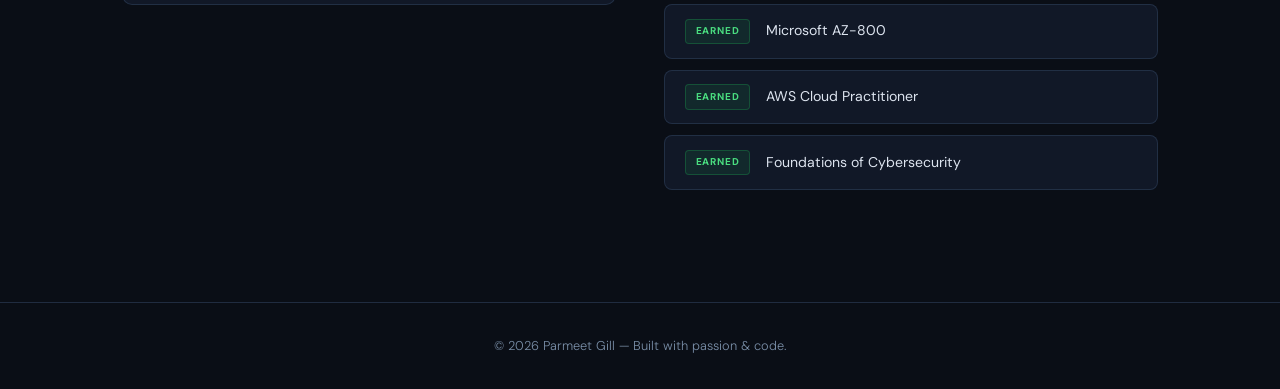
==== commit f7c90ed4: "feat: full portfolio redesign with cinematic terminal intro - Complete visual overhaul with Playfair" ====
--- a/index.html
+++ b/index.html
@@ -1,410 +1,447 @@
-<!DOCTYPE html>
-<html lang="en" data-theme="dark">
-<head>
-  <meta charset="UTF-8" />
-  <meta name="viewport" content="width=device-width, initial-scale=1.0" />
-  <title>Parmeet Gill — IT & Cybersecurity Professional</title>
-  <link rel="stylesheet" href="css/style.css" />
-  <link rel="preconnect" href="https://fonts.googleapis.com" />
-  <link rel="preconnect" href="https://fonts.gstatic.com" crossorigin />
-  <link href="https://fonts.googleapis.com/css2?family=Playfair+Display:wght@400;600;700&family=Inter:wght@300;400;500;600&display=swap" rel="stylesheet" />
-</head>
-<body>
-
-  <!-- Custom Cursor -->
-  <div class="cursor-dot" id="cursorDot"></div>
-  <div class="cursor-ring" id="cursorRing"></div>
-
-  <!-- Interactive Canvas Background -->
-  <canvas id="bgCanvas"></canvas>
-
-  <!-- ── NAVBAR ── -->
-  <nav id="navbar">
-    <div class="nav-inner">
-      <a href="#hero" class="nav-logo">PG</a>
-      <ul class="nav-links">
-        <li><a href="#about">About</a></li>
-        <li><a href="#experience">Experience</a></li>
-        <li><a href="#projects">Projects</a></li>
-        <li><a href="#skills">Skills</a></li>
-        <li><a href="#education">Education</a></li>
-        <li><a href="resume.html" target="_blank" class="nav-resume-btn">Resume</a></li>
-      </ul>
-      <button class="theme-toggle" id="themeToggle" aria-label="Toggle dark/light mode">
-        <span class="toggle-track">
-          <span class="toggle-thumb"></span>
-          <span class="toggle-icon sun">☀</span>
-          <span class="toggle-icon moon">☾</span>
-        </span>
-      </button>
-      <button class="nav-hamburger" id="navHamburger" aria-label="Open menu">
-        <span></span><span></span><span></span>
-      </button>
-    </div>
-  </nav>
-
-  <!-- ── MOBILE MENU ── -->
-  <div class="mobile-menu" id="mobileMenu">
-    <button class="mobile-close" id="mobileClose">✕</button>
-    <ul>
-      <li><a href="#about" class="mobile-link">About</a></li>
-      <li><a href="#experience" class="mobile-link">Experience</a></li>
-      <li><a href="#projects" class="mobile-link">Projects</a></li>
-      <li><a href="#skills" class="mobile-link">Skills</a></li>
-      <li><a href="#education" class="mobile-link">Education</a></li>
-      <li><a href="resume.html" target="_blank" class="mobile-link">Resume ↗</a></li>
-    </ul>
-  </div>
-
-  <main>
-
-    <!-- ── HERO ── -->
-    <section id="hero">
-      <div class="hero-content">
-        <p class="hero-eyebrow">Hey, it's me</p>
-        <h1 class="hero-name">Parmeet <span>Gill</span></h1>
-        <p class="hero-tagline">IT Support Specialist &amp; Aspiring Cybersecurity Professional</p>
-        <div class="hero-socials">
-          <!-- GitHub -->
-          <a href="https://github.com/ParmeetGill422" target="_blank" rel="noopener" class="social-icon" aria-label="GitHub">
-            <svg viewBox="0 0 24 24" fill="currentColor" xmlns="http://www.w3.org/2000/svg">
-              <path d="M12 0C5.374 0 0 5.373 0 12c0 5.302 3.438 9.8 8.207 11.387.599.111.793-.261.793-.577v-2.234c-3.338.726-4.033-1.416-4.033-1.416-.546-1.387-1.333-1.756-1.333-1.756-1.089-.745.083-.729.083-.729 1.205.084 1.839 1.237 1.839 1.237 1.07 1.834 2.807 1.304 3.492.997.107-.775.418-1.305.762-1.604-2.665-.305-5.467-1.334-5.467-5.931 0-1.311.469-2.381 1.236-3.221-.124-.303-.535-1.524.117-3.176 0 0 1.008-.322 3.301 1.23A11.509 11.509 0 0 1 12 5.803c1.02.005 2.047.138 3.006.404 2.291-1.552 3.297-1.23 3.297-1.23.653 1.653.242 2.874.118 3.176.77.84 1.235 1.911 1.235 3.221 0 4.609-2.807 5.624-5.479 5.921.43.372.823 1.102.823 2.222v3.293c0 .319.192.694.801.576C20.566 21.797 24 17.3 24 12c0-6.627-5.373-12-12-12z"/>
-            </svg>
-          </a>
-          <!-- LinkedIn -->
-          <a href="https://www.linkedin.com/in/parmeet-gill57/" target="_blank" rel="noopener" class="social-icon" aria-label="LinkedIn">
-            <svg viewBox="0 0 24 24" fill="currentColor" xmlns="http://www.w3.org/2000/svg">
-              <path d="M20.447 20.452h-3.554v-5.569c0-1.328-.027-3.037-1.852-3.037-1.853 0-2.136 1.445-2.136 2.939v5.667H9.351V9h3.414v1.561h.046c.477-.9 1.637-1.85 3.37-1.85 3.601 0 4.267 2.37 4.267 5.455v6.286zM5.337 7.433a2.062 2.062 0 0 1-2.063-2.065 2.064 2.064 0 1 1 2.063 2.065zm1.782 13.019H3.555V9h3.564v11.452zM22.225 0H1.771C.792 0 0 .774 0 1.729v20.542C0 23.227.792 24 1.771 24h20.451C23.2 24 24 23.227 24 22.271V1.729C24 .774 23.2 0 22.222 0h.003z"/>
-            </svg>
-          </a>
-          <!-- Email (dropdown chooser) -->
-          <div class="email-wrapper">
-            <button class="social-icon" id="emailBtn" aria-label="Email" aria-expanded="false">
-              <svg viewBox="0 0 24 24" fill="currentColor" xmlns="http://www.w3.org/2000/svg">
-                <path d="M20 4H4c-1.103 0-2 .897-2 2v12c0 1.103.897 2 2 2h16c1.103 0 2-.897 2-2V6c0-1.103-.897-2-2-2zm0 2-8 5-8-5h16zm0 12H4V8.868l8 5 8-5V18z"/>
-              </svg>
-            </button>
-            <div class="email-dropdown" id="emailDropdown">
-              <a href="https://mail.google.com/mail/?view=cm&to=parmeetgill422@gmail.com" target="_blank" rel="noopener" class="email-opt">
-                <svg viewBox="0 0 24 24" fill="currentColor"><path d="M24 5.457v13.909c0 .904-.732 1.636-1.636 1.636h-3.819V11.73L12 16.64l-6.545-4.91v9.273H1.636A1.636 1.636 0 0 1 0 19.366V5.457c0-2.023 2.309-3.178 3.927-1.964L5.455 4.64 12 9.548l6.545-4.91 1.528-1.145C21.69 2.28 24 3.434 24 5.457z"/></svg>
-                Gmail
-              </a>
-              <a href="mailto:parmeetgill422@gmail.com" class="email-opt">
-                <svg viewBox="0 0 24 24" fill="currentColor"><path d="M7.88 12.04q0 .45-.11.87-.1.41-.33.74-.22.33-.58.52-.37.2-.87.2t-.85-.2q-.35-.21-.57-.55-.22-.33-.33-.75-.1-.42-.1-.83 0-.42.1-.83.11-.43.33-.75.22-.33.57-.54.36-.2.85-.2.5 0 .87.2.36.2.58.54.22.32.33.75.11.42.11.83zm2.12 0q0-.68-.2-1.3-.21-.6-.59-1.06-.37-.45-.9-.72-.52-.26-1.2-.26-.54 0-.97.2-.43.18-.74.48v-.55H5.1v7.37h1.31v-2.6q.29.27.71.43.42.16.92.16.68 0 1.2-.26.54-.27.9-.73.38-.46.59-1.07.2-.6.2-1.29zm4.93 0q0 .45-.11.87-.1.41-.33.74-.22.33-.58.52-.37.2-.87.2t-.85-.2q-.35-.21-.57-.55-.22-.33-.33-.75-.1-.42-.1-.83 0-.42.1-.83.11-.43.33-.75.22-.33.57-.54.36-.2.85-.2.5 0 .87.2.36.2.58.54.22.32.33.75.11.42.11.83zm2.12 0q0-.68-.2-1.3-.21-.6-.59-1.06-.37-.45-.9-.72-.52-.26-1.2-.26-.54 0-.97.2-.43.18-.74.48v-.55h-1.22v7.37h1.31v-2.6q.29.27.71.43.42.16.92.16.68 0 1.2-.26.54-.27.9-.73.38-.46.59-1.07.2-.6.2-1.29zm3.06 3.56q.39 0 .72-.07.34-.08.56-.2v-1.16q-.22.11-.5.17-.27.07-.55.07-.67 0-1.03-.42-.37-.44-.37-1.22 0-.78.36-1.21.37-.43 1.06-.43.26 0 .52.06.25.07.47.18V9.84q-.24-.11-.56-.17-.32-.07-.68-.07-.91 0-1.57.33-.66.33-1.01.93-.35.6-.35 1.41 0 .8.35 1.4.35.6 1.01.92.66.33 1.57.33zm4.78-6.05v6h-1.31V9.55h1.31zm0-2.28v1.28h-1.31V7.27h1.31z"/></svg>
-                Outlook
-              </a>
-            </div>
-          </div>
-        </div>
-      </div>
-      <div class="hero-scroll-hint">
-        <span>Scroll</span>
-        <div class="scroll-line"></div>
-      </div>
-    </section>
-
-    <!-- ── ABOUT ── -->
-    <section id="about" class="section">
-      <div class="container">
-        <h2 class="section-title">Career Summary</h2>
-        <div class="about-grid">
-          <div class="about-text">
-            <p>
-              IT Support Specialist with <strong>2+ years of enterprise experience</strong> resolving
-              high-volume technical incidents across Windows environments, Active Directory, and M365
-              infrastructure.
-            </p>
-            <p>
-              Skilled in <strong>authentication troubleshooting</strong>, log review, endpoint
-              configuration, and identity lifecycle management. Experienced in incident escalation and
-              enforcing governance policies within corporate environments.
-            </p>
-            <p>
-              Currently pursuing <strong>CompTIA Security+</strong> and <strong>Network+</strong> to
-              advance into cybersecurity operations roles.
-            </p>
-          </div>
-          <div class="about-stats">
-            <div class="stat-card">
-              <span class="stat-num">2+</span>
-              <span class="stat-label">Years Enterprise Experience</span>
-            </div>
-            <div class="stat-card">
-              <span class="stat-num">95%</span>
-              <span class="stat-label">SLA Adherence at Microsoft</span>
-            </div>
-            <div class="stat-card">
-              <span class="stat-num">100+</span>
-              <span class="stat-label">User Accounts Provisioned</span>
-            </div>
-            <div class="stat-card">
-              <span class="stat-num">23+</span>
-              <span class="stat-label">Global Studios Supported</span>
-            </div>
-          </div>
-        </div>
-      </div>
-    </section>
-
-    <!-- ── EXPERIENCE ── -->
-    <section id="experience" class="section section-alt">
-      <div class="container">
-        <h2 class="section-title">Professional Experience</h2>
-        <div class="timeline">
-
-          <!-- Microsoft — Service Engineer -->
-          <div class="timeline-item" data-aos>
-            <div class="timeline-marker">
-              <div class="timeline-dot"></div>
-              <div class="timeline-line"></div>
-            </div>
-            <div class="timeline-card">
-              <div class="timeline-header">
-                <div>
-                  <span class="company-tag">Microsoft</span>
-                  <h3 class="job-title">Service Engineer — XBOX | XGSIT | GPSO</h3>
-                </div>
-                <span class="job-date">Aug 2025 – Jan 2026</span>
-              </div>
-              <ul class="job-bullets">
-                <li>Resolved 30–40 Tier 1–2 incidents weekly across 23+ global studios while maintaining <strong>95% SLA adherence</strong></li>
-                <li>Analyzed authentication failures and reviewed system logs to support incident response and risk mitigation efforts</li>
-                <li>Provisioned and decommissioned <strong>100+ user accounts</strong> in Azure AD while enforcing least-privilege principles</li>
-                <li>Processed 50+ hardware/software RMAs, improving asset turnaround time by <strong>20%</strong></li>
-                <li>Escalated potential security events according to corporate response procedures</li>
-              </ul>
-            </div>
-          </div>
-
-          <!-- Amazon -->
-          <div class="timeline-item" data-aos>
-            <div class="timeline-marker">
-              <div class="timeline-dot"></div>
-              <div class="timeline-line"></div>
-            </div>
-            <div class="timeline-card">
-              <div class="timeline-header">
-                <div>
-                  <span class="company-tag">Amazon</span>
-                  <h3 class="job-title">Badging Specialist</h3>
-                </div>
-                <span class="job-date">Nov 2023 – Nov 2025</span>
-              </div>
-              <ul class="job-bullets">
-                <li>Supported physical identity management operations for a <strong>500+ employee</strong> facility</li>
-                <li>Reviewed badge access logs to identify anomalous activity and reduce unauthorized entry risks</li>
-                <li>Resolved <strong>20+ credential discrepancies</strong> weekly while maintaining 100% compliance with corporate governance policies</li>
-                <li>Coordinated cross-functionally to streamline identity verification and onboarding workflows</li>
-              </ul>
-            </div>
-          </div>
-
-          <!-- Microsoft — IT Support -->
-          <div class="timeline-item" data-aos>
-            <div class="timeline-marker">
-              <div class="timeline-dot"></div>
-            </div>
-            <div class="timeline-card">
-              <div class="timeline-header">
-                <div>
-                  <span class="company-tag">Microsoft</span>
-                  <h3 class="job-title">IT Support</h3>
-                </div>
-                <span class="job-date">Dec 2021 – Oct 2022</span>
-              </div>
-              <ul class="job-bullets">
-                <li>Diagnosed and resolved <strong>25+ weekly</strong> hardware, software, and network incidents in a corporate environment</li>
-                <li>Analyzed account authentication issues and group policy conflicts within Active Directory</li>
-                <li>Deployed and configured <strong>100+ endpoints</strong> using SCCM imaging and configuration tools</li>
-                <li>Reduced ticket resolution time by <strong>18%</strong> through workflow optimization and improved escalation routing</li>
-              </ul>
-            </div>
-          </div>
-
-        </div>
-      </div>
-    </section>
-
-    <!-- ── PROJECTS ── -->
-    <section id="projects" class="section">
-      <div class="container">
-        <h2 class="section-title">Projects</h2>
-        <div class="projects-grid">
-
-          <div class="project-card" data-aos>
-            <div class="project-icon">🛒</div>
-            <h3 class="project-name">A-Better-Easy-Shop</h3>
-            <p class="project-desc">
-              A full-featured <strong>e-commerce web application</strong> that enables users to browse,
-              select, and purchase products online with ease. Built with a clean, intuitive interface
-              focused on user experience.
-            </p>
-            <div class="project-tags">
-              <span class="tag">Web App</span>
-              <span class="tag">E-Commerce</span>
-            </div>
-            <a href="https://github.com/ParmeetGill422/A-Better-Easy-Shop" target="_blank" rel="noopener" class="project-link">
-              View on GitHub →
-            </a>
-          </div>
-
-          <div class="project-card" data-aos>
-            <div class="project-icon">🛡️</div>
-            <h3 class="project-name">LogSentinel</h3>
-            <p class="project-desc">
-              A <strong>cybersecurity log monitoring tool</strong> that parses and analyzes system logs
-              to detect suspicious activity and potential security threats. Simulates real-world
-              SIEM-style log analysis workflows for threat detection and incident response.
-            </p>
-            <div class="project-tags">
-              <span class="tag">Cybersecurity</span>
-              <span class="tag">Log Analysis</span>
-              <span class="tag">SIEM</span>
-            </div>
-            <a href="https://github.com/ParmeetGill422/LogSentinel" target="_blank" rel="noopener" class="project-link">
-              View on GitHub →
-            </a>
-          </div>
-
-          <div class="project-card" data-aos>
-            <div class="project-icon">🥪</div>
-            <h3 class="project-name">DELI-cious</h3>
-            <p class="project-desc">
-              An <strong>object-oriented Java CLI application</strong> that emulates a point-of-sale
-              system for a deli. Demonstrates strong OOP principles, class design, and real-world
-              business logic implementation.
-            </p>
-            <div class="project-tags">
-              <span class="tag">Java</span>
-              <span class="tag">CLI</span>
-              <span class="tag">OOP</span>
-            </div>
-            <a href="https://github.com/ParmeetGill422/DELI-cious" target="_blank" rel="noopener" class="project-link">
-              View on GitHub →
-            </a>
-          </div>
-
-        </div>
-      </div>
-    </section>
-
-    <!-- ── SKILLS ── -->
-    <section id="skills" class="section section-alt">
-      <div class="container">
-        <h2 class="section-title">Technical Skills</h2>
-        <div class="skills-grid">
-
-          <div class="skill-group" data-aos>
-            <h4 class="skill-group-title">Identity &amp; Access</h4>
-            <div class="skill-pills">
-              <span class="pill">Active Directory</span>
-              <span class="pill">Azure AD (Entra ID)</span>
-              <span class="pill">Identity &amp; Access Management</span>
-              <span class="pill">Least-Privilege Principles</span>
-            </div>
-          </div>
-
-          <div class="skill-group" data-aos>
-            <h4 class="skill-group-title">Systems &amp; Platforms</h4>
-            <div class="skill-pills">
-              <span class="pill">Windows 10/11</span>
-              <span class="pill">Microsoft 365 (M365)</span>
-              <span class="pill">SCCM Imaging</span>
-              <span class="pill">ServiceNow</span>
-            </div>
-          </div>
-
-          <div class="skill-group" data-aos>
-            <h4 class="skill-group-title">Security &amp; Monitoring</h4>
-            <div class="skill-pills">
-              <span class="pill">SIEM Concepts</span>
-              <span class="pill">Log Analysis</span>
-              <span class="pill">Incident Response Lifecycle</span>
-              <span class="pill">Alert Triage</span>
-              <span class="pill">Threat Detection</span>
-            </div>
-          </div>
-
-          <div class="skill-group" data-aos>
-            <h4 class="skill-group-title">Networking</h4>
-            <div class="skill-pills">
-              <span class="pill">TCP/IP</span>
-              <span class="pill">DNS</span>
-              <span class="pill">VPN Troubleshooting</span>
-              <span class="pill">Firewall Fundamentals</span>
-              <span class="pill">Network Traffic Analysis</span>
-            </div>
-          </div>
-
-        </div>
-      </div>
-    </section>
-
-    <!-- ── EDUCATION & CERTS ── -->
-    <section id="education" class="section">
-      <div class="container">
-        <h2 class="section-title">Education &amp; Certifications</h2>
-        <div class="edu-certs-grid">
-
-          <div class="edu-col">
-            <h3 class="subsection-title">Education</h3>
-            <div class="edu-card" data-aos>
-              <div class="edu-icon">🎓</div>
-              <div>
-                <p class="edu-school">Bellevue College</p>
-                <p class="edu-program">STEM Program</p>
-              </div>
-            </div>
-            <div class="edu-card" data-aos>
-              <div class="edu-icon">💻</div>
-              <div>
-                <p class="edu-school">Year Up United</p>
-                <p class="edu-program">Java &amp; Python Pathway</p>
-              </div>
-            </div>
-          </div>
-
-          <div class="cert-col">
-            <h3 class="subsection-title">Certifications</h3>
-            <div class="certs-list">
-              <div class="cert-item" data-aos>
-                <div class="cert-status in-progress">In Progress</div>
-                <p class="cert-name">CompTIA Security+</p>
-              </div>
-              <div class="cert-item" data-aos>
-                <div class="cert-status in-progress">In Progress</div>
-                <p class="cert-name">CompTIA Network+</p>
-              </div>
-              <div class="cert-item" data-aos>
-                <div class="cert-status earned">Earned</div>
-                <p class="cert-name">Microsoft AZ-900</p>
-              </div>
-              <div class="cert-item" data-aos>
-                <div class="cert-status earned">Earned</div>
-                <p class="cert-name">Microsoft AZ-800</p>
-              </div>
-              <div class="cert-item" data-aos>
-                <div class="cert-status earned">Earned</div>
-                <p class="cert-name">AWS Cloud Practitioner</p>
-              </div>
-              <div class="cert-item" data-aos>
-                <div class="cert-status earned">Earned</div>
-                <p class="cert-name">Foundations of Cybersecurity</p>
-              </div>
-            </div>
-          </div>
-
-        </div>
-      </div>
-    </section>
-
-  </main>
-
-  <!-- ── FOOTER ── -->
-  <footer>
-    <p>© 2026 Parmeet Gill — Built with passion &amp; code.</p>
-  </footer>
-
-  <script src="js/script.js"></script>
-</body>
-</html>
+<!DOCTYPE html>
+<html lang="en" data-theme="dark">
+<head>
+  <meta charset="UTF-8" />
+  <meta name="viewport" content="width=device-width, initial-scale=1.0" />
+  <title>Parmeet Gill — IT &amp; Cybersecurity Professional</title>
+  <link rel="stylesheet" href="css/style.css" />
+  <link rel="preconnect" href="https://fonts.googleapis.com" />
+  <link rel="preconnect" href="https://fonts.gstatic.com" crossorigin />
+  <link href="https://fonts.googleapis.com/css2?family=Playfair+Display:ital,wght@0,300;0,400;0,600;0,700;1,300;1,400&family=DM+Sans:ital,opsz,wght@0,9..40,300;0,9..40,400;0,9..40,500;0,9..40,600;1,9..40,300;1,9..40,400&family=Share+Tech+Mono&display=swap" rel="stylesheet" />
+</head>
+<body>
+
+  <!-- ── CINEMATIC TERMINAL INTRO ── -->
+  <div id="cinematic-intro" aria-label="Intro animation" role="presentation">
+    <div class="intro-scanlines"></div>
+    <div class="intro-crt-vignette"></div>
+    <div class="intro-noise"></div>
+
+    <div class="intro-terminal" id="introTerminal">
+      <div class="terminal-header">
+        <span class="t-dot red"></span>
+        <span class="t-dot yellow"></span>
+        <span class="t-dot green"></span>
+        <span class="t-title">parmeet@security ~ bash</span>
+      </div>
+      <div class="terminal-body">
+        <div id="terminalLines"></div>
+        <span class="terminal-cursor" id="terminalCursor">█</span>
+      </div>
+    </div>
+
+    <button class="intro-enter-btn" id="introEnterBtn" aria-label="Enter site">
+      <span class="enter-bracket">[</span>
+      <span class="enter-text">ENTER SITE</span>
+      <span class="enter-bracket">]</span>
+    </button>
+
+    <button class="intro-skip" id="introSkip" aria-label="Skip intro">SKIP ›</button>
+  </div>
+
+  <!-- ── FILM GRAIN ── -->
+  <div class="film-grain" aria-hidden="true"></div>
+
+  <!-- ── VIGNETTE ── -->
+  <div class="vignette" aria-hidden="true"></div>
+
+  <!-- ── SCROLL PROGRESS ── -->
+  <div id="scroll-progress" aria-hidden="true">
+    <div id="scroll-progress-bar"></div>
+  </div>
+
+  <!-- ── CHAPTER NAVIGATION (right-side dots) ── -->
+  <nav class="chapter-nav" id="chapterNav" aria-label="Page sections">
+    <a href="#hero"       class="ch-dot" data-label="Top"        title="Top"></a>
+    <a href="#about"      class="ch-dot" data-label="About"      title="About"></a>
+    <a href="#experience" class="ch-dot" data-label="Experience" title="Experience"></a>
+    <a href="#projects"   class="ch-dot" data-label="Projects"   title="Projects"></a>
+    <a href="#skills"     class="ch-dot" data-label="Skills"     title="Skills"></a>
+    <a href="#education"  class="ch-dot" data-label="Education"  title="Education"></a>
+  </nav>
+
+  <!-- ── CUSTOM CURSOR + TRAIL ── -->
+  <div class="cursor-dot"  id="cursorDot"></div>
+  <div class="cursor-ring" id="cursorRing"></div>
+  <div id="cursorTrail"></div>
+
+  <!-- ── INTERACTIVE CANVAS BACKGROUND ── -->
+  <canvas id="bgCanvas"></canvas>
+
+  <!-- ── NAVBAR ── -->
+  <nav id="navbar">
+    <div class="nav-inner">
+      <a href="#hero" class="nav-logo">PG</a>
+      <ul class="nav-links">
+        <li><a href="#about">About</a></li>
+        <li><a href="#experience">Experience</a></li>
+        <li><a href="#projects">Projects</a></li>
+        <li><a href="#skills">Skills</a></li>
+        <li><a href="#education">Education</a></li>
+        <li><a href="resume.html" target="_blank" class="nav-resume-btn">Resume</a></li>
+      </ul>
+      <button class="theme-toggle" id="themeToggle" aria-label="Toggle dark/light mode">
+        <span class="toggle-track">
+          <span class="toggle-thumb"></span>
+          <span class="toggle-icon sun">☀</span>
+          <span class="toggle-icon moon">☾</span>
+        </span>
+      </button>
+      <button class="nav-hamburger" id="navHamburger" aria-label="Open menu">
+        <span></span><span></span><span></span>
+      </button>
+    </div>
+  </nav>
+
+  <!-- ── MOBILE MENU ── -->
+  <div class="mobile-menu" id="mobileMenu">
+    <button class="mobile-close" id="mobileClose">✕</button>
+    <ul>
+      <li><a href="#about"      class="mobile-link">About</a></li>
+      <li><a href="#experience" class="mobile-link">Experience</a></li>
+      <li><a href="#projects"   class="mobile-link">Projects</a></li>
+      <li><a href="#skills"     class="mobile-link">Skills</a></li>
+      <li><a href="#education"  class="mobile-link">Education</a></li>
+      <li><a href="resume.html" target="_blank" class="mobile-link">Resume ↗</a></li>
+    </ul>
+  </div>
+
+  <main>
+
+    <!-- ── HERO ── -->
+    <section id="hero">
+      <div class="hero-content" id="heroContent">
+        <p class="hero-eyebrow">Hey, it's me</p>
+        <h1 class="hero-name" data-split>Parmeet <span class="name-accent">Gill</span></h1>
+        <p class="hero-tagline">IT Support Specialist &amp; Aspiring Cybersecurity Professional</p>
+        <div class="hero-socials">
+
+          <!-- GitHub -->
+          <a href="https://github.com/ParmeetGill422" target="_blank" rel="noopener" class="social-icon" aria-label="GitHub">
+            <svg viewBox="0 0 24 24" fill="currentColor"><path d="M12 0C5.374 0 0 5.373 0 12c0 5.302 3.438 9.8 8.207 11.387.599.111.793-.261.793-.577v-2.234c-3.338.726-4.033-1.416-4.033-1.416-.546-1.387-1.333-1.756-1.333-1.756-1.089-.745.083-.729.083-.729 1.205.084 1.839 1.237 1.839 1.237 1.07 1.834 2.807 1.304 3.492.997.107-.775.418-1.305.762-1.604-2.665-.305-5.467-1.334-5.467-5.931 0-1.311.469-2.381 1.236-3.221-.124-.303-.535-1.524.117-3.176 0 0 1.008-.322 3.301 1.23A11.509 11.509 0 0 1 12 5.803c1.02.005 2.047.138 3.006.404 2.291-1.552 3.297-1.23 3.297-1.23.653 1.653.242 2.874.118 3.176.77.84 1.235 1.911 1.235 3.221 0 4.609-2.807 5.624-5.479 5.921.43.372.823 1.102.823 2.222v3.293c0 .319.192.694.801.576C20.566 21.797 24 17.3 24 12c0-6.627-5.373-12-12-12z"/></svg>
+          </a>
+
+          <!-- LinkedIn -->
+          <a href="https://www.linkedin.com/in/parmeet-gill57/" target="_blank" rel="noopener" class="social-icon" aria-label="LinkedIn">
+            <svg viewBox="0 0 24 24" fill="currentColor"><path d="M20.447 20.452h-3.554v-5.569c0-1.328-.027-3.037-1.852-3.037-1.853 0-2.136 1.445-2.136 2.939v5.667H9.351V9h3.414v1.561h.046c.477-.9 1.637-1.85 3.37-1.85 3.601 0 4.267 2.37 4.267 5.455v6.286zM5.337 7.433a2.062 2.062 0 0 1-2.063-2.065 2.064 2.064 0 1 1 2.063 2.065zm1.782 13.019H3.555V9h3.564v11.452zM22.225 0H1.771C.792 0 0 .774 0 1.729v20.542C0 23.227.792 24 1.771 24h20.451C23.2 24 24 23.227 24 22.271V1.729C24 .774 23.2 0 22.222 0h.003z"/></svg>
+          </a>
+
+          <!-- Email (dropdown chooser) -->
+          <div class="email-wrapper">
+            <button class="social-icon" id="emailBtn" aria-label="Email" aria-expanded="false">
+              <svg viewBox="0 0 24 24" fill="currentColor"><path d="M20 4H4c-1.103 0-2 .897-2 2v12c0 1.103.897 2 2 2h16c1.103 0 2-.897 2-2V6c0-1.103-.897-2-2-2zm0 2-8 5-8-5h16zm0 12H4V8.868l8 5 8-5V18z"/></svg>
+            </button>
+            <div class="email-dropdown" id="emailDropdown">
+              <a href="https://mail.google.com/mail/?view=cm&to=parmeetgill422@gmail.com" target="_blank" rel="noopener" class="email-opt">
+                <svg viewBox="0 0 24 24" fill="currentColor"><path d="M24 5.457v13.909c0 .904-.732 1.636-1.636 1.636h-3.819V11.73L12 16.64l-6.545-4.91v9.273H1.636A1.636 1.636 0 0 1 0 19.366V5.457c0-2.023 2.309-3.178 3.927-1.964L5.455 4.64 12 9.548l6.545-4.91 1.528-1.145C21.69 2.28 24 3.434 24 5.457z"/></svg>
+                Gmail
+              </a>
+              <a href="mailto:parmeetgill422@gmail.com" class="email-opt">
+                <svg viewBox="0 0 24 24" fill="currentColor"><path d="M7.88 12.04q0 .45-.11.87-.1.41-.33.74-.22.33-.58.52-.37.2-.87.2t-.85-.2q-.35-.21-.57-.55-.22-.33-.33-.75-.1-.42-.1-.83 0-.42.1-.83.11-.43.33-.75.22-.33.57-.54.36-.2.85-.2.5 0 .87.2.36.2.58.54.22.32.33.75.11.42.11.83zm2.12 0q0-.68-.2-1.3-.21-.6-.59-1.06-.37-.45-.9-.72-.52-.26-1.2-.26-.54 0-.97.2-.43.18-.74.48v-.55H5.1v7.37h1.31v-2.6q.29.27.71.43.42.16.92.16.68 0 1.2-.26.54-.27.9-.73.38-.46.59-1.07.2-.6.2-1.29zm4.93 0q0 .45-.11.87-.1.41-.33.74-.22.33-.58.52-.37.2-.87.2t-.85-.2q-.35-.21-.57-.55-.22-.33-.33-.75-.1-.42-.1-.83 0-.42.1-.83.11-.43.33-.75.22-.33.57-.54.36-.2.85-.2.5 0 .87.2.36.2.58.54.22.32.33.75.11.42.11.83zm2.12 0q0-.68-.2-1.3-.21-.6-.59-1.06-.37-.45-.9-.72-.52-.26-1.2-.26-.54 0-.97.2-.43.18-.74.48v-.55h-1.22v7.37h1.31v-2.6q.29.27.71.43.42.16.92.16.68 0 1.2-.26.54-.27.9-.73.38-.46.59-1.07.2-.6.2-1.29zm3.06 3.56q.39 0 .72-.07.34-.08.56-.2v-1.16q-.22.11-.5.17-.27.07-.55.07-.67 0-1.03-.42-.37-.44-.37-1.22 0-.78.36-1.21.37-.43 1.06-.43.26 0 .52.06.25.07.47.18V9.84q-.24-.11-.56-.17-.32-.07-.68-.07-.91 0-1.57.33-.66.33-1.01.93-.35.6-.35 1.41 0 .8.35 1.4.35.6 1.01.92.66.33 1.57.33zm4.78-6.05v6h-1.31V9.55h1.31zm0-2.28v1.28h-1.31V7.27h1.31z"/></svg>
+                Outlook
+              </a>
+            </div>
+          </div>
+
+        </div>
+      </div>
+      <div class="hero-scroll-hint">
+        <span>Scroll</span>
+        <div class="scroll-line"></div>
+      </div>
+    </section>
+
+    <!-- ── ABOUT ── -->
+    <section id="about" class="section">
+      <div class="container">
+        <h2 class="section-title reveal-title">Career Summary</h2>
+        <div class="about-grid">
+          <div class="about-text" data-aos>
+            <p>IT Support Specialist with <strong>2+ years of enterprise experience</strong> resolving high-volume technical incidents across Windows environments, Active Directory, and M365 infrastructure.</p>
+            <p>Skilled in <strong>authentication troubleshooting</strong>, log review, endpoint configuration, and identity lifecycle management. Experienced in incident escalation and enforcing governance policies within corporate environments.</p>
+            <p>Currently pursuing <strong>CompTIA Security+</strong> and <strong>Network+</strong> to advance into cybersecurity operations roles.</p>
+          </div>
+          <div class="about-stats">
+            <div class="stat-card" data-count="2" data-suffix="+">
+              <span class="stat-num">2+</span>
+              <span class="stat-label">Years Enterprise Experience</span>
+            </div>
+            <div class="stat-card" data-count="95" data-suffix="%">
+              <span class="stat-num">95%</span>
+              <span class="stat-label">SLA Adherence at Microsoft</span>
+            </div>
+            <div class="stat-card" data-count="100" data-suffix="+">
+              <span class="stat-num">100+</span>
+              <span class="stat-label">User Accounts Provisioned</span>
+            </div>
+            <div class="stat-card" data-count="23" data-suffix="+">
+              <span class="stat-num">23+</span>
+              <span class="stat-label">Global Studios Supported</span>
+            </div>
+          </div>
+        </div>
+      </div>
+    </section>
+
+    <!-- ── EXPERIENCE ── -->
+    <section id="experience" class="section section-alt">
+      <div class="container">
+        <h2 class="section-title reveal-title">Professional Experience</h2>
+        <div class="timeline">
+
+          <div class="timeline-item" data-aos>
+            <div class="timeline-marker">
+              <div class="timeline-dot"></div>
+              <div class="timeline-line"></div>
+            </div>
+            <div class="timeline-card">
+              <div class="timeline-header">
+                <div>
+                  <span class="company-tag">Microsoft</span>
+                  <h3 class="job-title">Service Engineer — XBOX | XGSIT | GPSO</h3>
+                </div>
+                <span class="job-date">Aug 2025 – Jan 2026</span>
+              </div>
+              <ul class="job-bullets">
+                <li>Resolved 30–40 Tier 1–2 incidents weekly across 23+ global studios while maintaining <strong>95% SLA adherence</strong></li>
+                <li>Analyzed authentication failures and reviewed system logs to support incident response and risk mitigation efforts</li>
+                <li>Provisioned and decommissioned <strong>100+ user accounts</strong> in Azure AD while enforcing least-privilege principles</li>
+                <li>Processed 50+ hardware/software RMAs, improving asset turnaround time by <strong>20%</strong></li>
+                <li>Escalated potential security events according to corporate response procedures</li>
+              </ul>
+            </div>
+          </div>
+
+          <div class="timeline-item" data-aos>
+            <div class="timeline-marker">
+              <div class="timeline-dot"></div>
+              <div class="timeline-line"></div>
+            </div>
+            <div class="timeline-card">
+              <div class="timeline-header">
+                <div>
+                  <span class="company-tag">Amazon</span>
+                  <h3 class="job-title">Badging Specialist</h3>
+                </div>
+                <span class="job-date">Nov 2023 – Nov 2025</span>
+              </div>
+              <ul class="job-bullets">
+                <li>Supported physical identity management operations for a <strong>500+ employee</strong> facility</li>
+                <li>Reviewed badge access logs to identify anomalous activity and reduce unauthorized entry risks</li>
+                <li>Resolved <strong>20+ credential discrepancies</strong> weekly while maintaining 100% compliance with corporate governance policies</li>
+                <li>Coordinated cross-functionally to streamline identity verification and onboarding workflows</li>
+              </ul>
+            </div>
+          </div>
+
+          <div class="timeline-item" data-aos>
+            <div class="timeline-marker">
+              <div class="timeline-dot"></div>
+            </div>
+            <div class="timeline-card">
+              <div class="timeline-header">
+                <div>
+                  <span class="company-tag">Microsoft</span>
+                  <h3 class="job-title">IT Support</h3>
+                </div>
+                <span class="job-date">Dec 2021 – Oct 2022</span>
+              </div>
+              <ul class="job-bullets">
+                <li>Diagnosed and resolved <strong>25+ weekly</strong> hardware, software, and network incidents in a corporate environment</li>
+                <li>Analyzed account authentication issues and group policy conflicts within Active Directory</li>
+                <li>Deployed and configured <strong>100+ endpoints</strong> using SCCM imaging and configuration tools</li>
+                <li>Reduced ticket resolution time by <strong>18%</strong> through workflow optimization and improved escalation routing</li>
+              </ul>
+            </div>
+          </div>
+
+        </div>
+      </div>
+    </section>
+
+    <!-- ── PROJECTS ── -->
+    <section id="projects" class="section">
+      <div class="container">
+        <h2 class="section-title reveal-title">Projects</h2>
+        <div class="projects-grid">
+
+          <div class="project-card" data-aos>
+            <div class="project-icon-wrap" aria-hidden="true">
+              <svg viewBox="0 0 24 24" fill="none" stroke="currentColor" stroke-width="1.5" stroke-linecap="round" stroke-linejoin="round">
+                <circle cx="9" cy="21" r="1"/><circle cx="20" cy="21" r="1"/>
+                <path d="M1 1h4l2.68 13.39a2 2 0 0 0 2 1.61h9.72a2 2 0 0 0 2-1.61L23 6H6"/>
+              </svg>
+            </div>
+            <h3 class="project-name">A-Better-Easy-Shop</h3>
+            <p class="project-desc">A full-featured <strong>e-commerce web application</strong> that enables users to browse, select, and purchase products online with ease. Built with a clean, intuitive interface focused on user experience.</p>
+            <div class="project-tags">
+              <span class="tag">Web App</span>
+              <span class="tag">E-Commerce</span>
+            </div>
+            <a href="https://github.com/ParmeetGill422/A-Better-Easy-Shop" target="_blank" rel="noopener" class="project-link">View on GitHub →</a>
+          </div>
+
+          <div class="project-card" data-aos>
+            <div class="project-icon-wrap" aria-hidden="true">
+              <svg viewBox="0 0 24 24" fill="none" stroke="currentColor" stroke-width="1.5" stroke-linecap="round" stroke-linejoin="round">
+                <path d="M12 22s8-4 8-10V5l-8-3-8 3v7c0 6 8 10 8 10z"/>
+              </svg>
+            </div>
+            <h3 class="project-name">LogSentinel</h3>
+            <p class="project-desc">A <strong>cybersecurity log monitoring tool</strong> that parses and analyzes system logs to detect suspicious activity and potential security threats. Simulates real-world SIEM-style log analysis workflows for threat detection and incident response.</p>
+            <div class="project-tags">
+              <span class="tag">Cybersecurity</span>
+              <span class="tag">Log Analysis</span>
+              <span class="tag">SIEM</span>
+            </div>
+            <a href="https://github.com/ParmeetGill422/LogSentinel" target="_blank" rel="noopener" class="project-link">View on GitHub →</a>
+          </div>
+
+          <div class="project-card" data-aos>
+            <div class="project-icon-wrap" aria-hidden="true">
+              <svg viewBox="0 0 24 24" fill="none" stroke="currentColor" stroke-width="1.5" stroke-linecap="round" stroke-linejoin="round">
+                <polyline points="16 18 22 12 16 6"/><polyline points="8 6 2 12 8 18"/>
+              </svg>
+            </div>
+            <h3 class="project-name">DELI-cious</h3>
+            <p class="project-desc">An <strong>object-oriented Java CLI application</strong> that emulates a point-of-sale system for a deli. Demonstrates strong OOP principles, class design, and real-world business logic implementation.</p>
+            <div class="project-tags">
+              <span class="tag">Java</span>
+              <span class="tag">CLI</span>
+              <span class="tag">OOP</span>
+            </div>
+            <a href="https://github.com/ParmeetGill422/DELI-cious" target="_blank" rel="noopener" class="project-link">View on GitHub →</a>
+          </div>
+
+        </div>
+      </div>
+    </section>
+
+    <!-- ── SKILLS ── -->
+    <section id="skills" class="section section-alt">
+      <div class="container">
+        <h2 class="section-title reveal-title">Technical Skills</h2>
+        <div class="skills-grid">
+
+          <div class="skill-group" data-aos>
+            <h4 class="skill-group-title">Identity &amp; Access</h4>
+            <div class="skill-pills">
+              <span class="pill">Active Directory</span>
+              <span class="pill">Azure AD (Entra ID)</span>
+              <span class="pill">Identity &amp; Access Management</span>
+              <span class="pill">Least-Privilege Principles</span>
+            </div>
+          </div>
+
+          <div class="skill-group" data-aos>
+            <h4 class="skill-group-title">Systems &amp; Platforms</h4>
+            <div class="skill-pills">
+              <span class="pill">Windows 10/11</span>
+              <span class="pill">Microsoft 365 (M365)</span>
+              <span class="pill">SCCM Imaging</span>
+              <span class="pill">ServiceNow</span>
+            </div>
+          </div>
+
+          <div class="skill-group" data-aos>
+            <h4 class="skill-group-title">Security &amp; Monitoring</h4>
+            <div class="skill-pills">
+              <span class="pill">SIEM Concepts</span>
+              <span class="pill">Log Analysis</span>
+              <span class="pill">Incident Response Lifecycle</span>
+              <span class="pill">Alert Triage</span>
+              <span class="pill">Threat Detection</span>
+            </div>
+          </div>
+
+          <div class="skill-group" data-aos>
+            <h4 class="skill-group-title">Networking</h4>
+            <div class="skill-pills">
+              <span class="pill">TCP/IP</span>
+              <span class="pill">DNS</span>
+              <span class="pill">VPN Troubleshooting</span>
+              <span class="pill">Firewall Fundamentals</span>
+              <span class="pill">Network Traffic Analysis</span>
+            </div>
+          </div>
+
+        </div>
+      </div>
+    </section>
+
+    <!-- ── EDUCATION & CERTS ── -->
+    <section id="education" class="section">
+      <div class="container">
+        <h2 class="section-title reveal-title">Education &amp; Certifications</h2>
+        <div class="edu-certs-grid">
+
+          <div class="edu-col">
+            <h3 class="subsection-title">Education</h3>
+            <div class="edu-card" data-aos>
+              <div class="edu-icon-wrap" aria-hidden="true">
+                <svg viewBox="0 0 24 24" fill="none" stroke="currentColor" stroke-width="1.5" stroke-linecap="round" stroke-linejoin="round">
+                  <path d="M22 10v6M2 10l10-5 10 5-10 5z"/><path d="M6 12v5c3 3 9 3 12 0v-5"/>
+                </svg>
+              </div>
+              <div>
+                <p class="edu-school">Bellevue College</p>
+                <p class="edu-program">STEM Program</p>
+              </div>
+            </div>
+            <div class="edu-card" data-aos>
+              <div class="edu-icon-wrap" aria-hidden="true">
+                <svg viewBox="0 0 24 24" fill="none" stroke="currentColor" stroke-width="1.5" stroke-linecap="round" stroke-linejoin="round">
+                  <rect x="2" y="3" width="20" height="14" rx="2"/><path d="M8 21h8M12 17v4"/>
+                </svg>
+              </div>
+              <div>
+                <p class="edu-school">Year Up United</p>
+                <p class="edu-program">Java &amp; Python Pathway</p>
+              </div>
+            </div>
+          </div>
+
+          <div class="cert-col">
+            <h3 class="subsection-title">Certifications</h3>
+            <div class="certs-list">
+              <div class="cert-item" data-aos>
+                <div class="cert-status in-progress">In Progress</div>
+                <p class="cert-name">CompTIA Security+</p>
+              </div>
+              <div class="cert-item" data-aos>
+                <div class="cert-status in-progress">In Progress</div>
+                <p class="cert-name">CompTIA Network+</p>
+              </div>
+              <div class="cert-item" data-aos>
+                <div class="cert-status earned">Earned</div>
+                <p class="cert-name">Microsoft AZ-900</p>
+              </div>
+              <div class="cert-item" data-aos>
+                <div class="cert-status earned">Earned</div>
+                <p class="cert-name">Microsoft AZ-800</p>
+              </div>
+              <div class="cert-item" data-aos>
+                <div class="cert-status earned">Earned</div>
+                <p class="cert-name">AWS Cloud Practitioner</p>
+              </div>
+              <div class="cert-item" data-aos>
+                <div class="cert-status earned">Earned</div>
+                <p class="cert-name">Foundations of Cybersecurity</p>
+              </div>
+            </div>
+          </div>
+
+        </div>
+      </div>
+    </section>
+
+  </main>
+
+  <!-- ── FOOTER ── -->
+  <footer>
+    <p>© 2026 Parmeet Gill — Built with passion &amp; code.</p>
+  </footer>
+
+  <script src="js/script.js"></script>
+</body>
+</html>
--- a/css/style.css
+++ b/css/style.css
@@ -1,943 +1,1676 @@
-/* ============================================================
-   PARMEET GILL — Personal Website
-   Classic theme · Dark/Light mode · Interactive BG
-   ============================================================ */
-
-/* ── CSS VARIABLES ─────────────────────────────────────────── */
-:root {
-  /* Gold accent */
-  --gold:        #c9a84c;
-  --gold-light:  #e0c472;
-  --gold-dark:   #a07830;
-
-  /* Transitions */
-  --transition:  0.3s ease;
-
-  /* Typography */
-  --font-serif:  'Playfair Display', Georgia, serif;
-  --font-sans:   'Inter', system-ui, sans-serif;
-}
-
-/* Dark theme (default) */
-[data-theme="dark"] {
-  --bg:           #0d1117;
-  --bg-alt:       #111827;
-  --bg-card:      #1a2236;
-  --bg-card-hover:#1e2d45;
-  --border:       #2a3a52;
-  --text:         #e2e8f0;
-  --text-muted:   #8b9cb5;
-  --text-heading: #f0f4f8;
-  --nav-bg:       rgba(13,17,23,0.85);
-  --shadow:       0 4px 24px rgba(0,0,0,0.5);
-  --cursor-color: #c9a84c;
-}
-
-/* Light theme */
-[data-theme="light"] {
-  --bg:           #f5f0e8;
-  --bg-alt:       #ede8df;
-  --bg-card:      #ffffff;
-  --bg-card-hover:#fdf8f0;
-  --border:       #d4c9b0;
-  --text:         #2c2a25;
-  --text-muted:   #6b6254;
-  --text-heading: #1a1714;
-  --nav-bg:       rgba(245,240,232,0.88);
-  --shadow:       0 4px 24px rgba(0,0,0,0.12);
-  --cursor-color: #8b6914;
-}
-
-/* ── RESET & BASE ───────────────────────────────────────────── */
-*, *::before, *::after { box-sizing: border-box; margin: 0; padding: 0; }
-
-html {
-  scroll-behavior: smooth;
-  font-size: 16px;
-}
-
-body {
-  font-family: var(--font-sans);
-  background-color: var(--bg);
-  color: var(--text);
-  line-height: 1.7;
-  transition: background-color var(--transition), color var(--transition);
-  cursor: none;          /* hide default cursor */
-  overflow-x: hidden;
-}
-
-a { color: inherit; text-decoration: none; }
-ul { list-style: none; }
-img { max-width: 100%; display: block; }
-
-/* ── CANVAS BG ──────────────────────────────────────────────── */
-#bgCanvas {
-  position: fixed;
-  inset: 0;
-  z-index: 0;
-  pointer-events: none;
-  opacity: 0.55;
-  transition: opacity 0.5s ease;
-}
-[data-theme="light"] #bgCanvas { opacity: 0.25; }
-
-/* ── CUSTOM CURSOR ──────────────────────────────────────────── */
-.cursor-dot {
-  position: fixed;
-  width: 8px;
-  height: 8px;
-  background: var(--gold);
-  border-radius: 50%;
-  pointer-events: none;
-  z-index: 9999;
-  transform: translate(-50%, -50%);
-  transition: width 0.15s ease, height 0.15s ease, background 0.15s ease;
-}
-
-.cursor-ring {
-  position: fixed;
-  width: 36px;
-  height: 36px;
-  border: 2px solid var(--gold);
-  border-radius: 50%;
-  pointer-events: none;
-  z-index: 9998;
-  transform: translate(-50%, -50%);
-  transition: width 0.25s ease, height 0.25s ease,
-              border-color 0.25s ease, transform 0.08s linear;
-  opacity: 0.6;
-}
-
-body.cursor-hover .cursor-dot  { width: 14px; height: 14px; }
-body.cursor-hover .cursor-ring { width: 52px; height: 52px; opacity: 0.9; }
-body.cursor-click .cursor-dot  { width: 6px; height: 6px; }
-body.cursor-click .cursor-ring { width: 28px; height: 28px; }
-
-/* ── NAVBAR ─────────────────────────────────────────────────── */
-#navbar {
-  position: fixed;
-  top: 0; left: 0; right: 0;
-  z-index: 1000;
-  background: var(--nav-bg);
-  backdrop-filter: blur(12px);
-  -webkit-backdrop-filter: blur(12px);
-  border-bottom: 1px solid var(--border);
-  transition: background var(--transition), border-color var(--transition);
-}
-
-.nav-inner {
-  max-width: 1200px;
-  margin: 0 auto;
-  padding: 0 2rem;
-  height: 64px;
-  display: flex;
-  align-items: center;
-  gap: 2rem;
-}
-
-.nav-logo {
-  font-family: var(--font-serif);
-  font-size: 1.5rem;
-  font-weight: 700;
-  color: var(--gold);
-  letter-spacing: 0.05em;
-  flex-shrink: 0;
-}
-
-.nav-links {
-  display: flex;
-  gap: 1.75rem;
-  margin-left: auto;
-}
-
-.nav-links a {
-  font-size: 0.875rem;
-  font-weight: 500;
-  color: var(--text-muted);
-  letter-spacing: 0.04em;
-  text-transform: uppercase;
-  transition: color var(--transition);
-  position: relative;
-}
-
-.nav-links a::after {
-  content: '';
-  position: absolute;
-  bottom: -3px; left: 0;
-  width: 0; height: 1px;
-  background: var(--gold);
-  transition: width var(--transition);
-}
-
-.nav-links a:hover { color: var(--gold); }
-.nav-links a:hover::after { width: 100%; }
-
-.nav-resume-btn {
-  color: var(--gold) !important;
-  border: 1px solid var(--gold);
-  padding: 0.3rem 0.85rem;
-  border-radius: 4px;
-  transition: background var(--transition), color var(--transition) !important;
-}
-.nav-resume-btn:hover {
-  background: var(--gold) !important;
-  color: #0d1117 !important;
-}
-.nav-resume-btn::after { display: none !important; }
-
-/* ── THEME TOGGLE ────────────────────────────────────────────── */
-.theme-toggle {
-  background: none;
-  border: none;
-  cursor: none;
-  padding: 0;
-  flex-shrink: 0;
-}
-
-.toggle-track {
-  display: flex;
-  align-items: center;
-  width: 56px;
-  height: 28px;
-  background: var(--bg-card);
-  border: 1px solid var(--border);
-  border-radius: 14px;
-  position: relative;
-  padding: 0 4px;
-  transition: background var(--transition), border-color var(--transition);
-}
-
-.toggle-thumb {
-  position: absolute;
-  width: 20px;
-  height: 20px;
-  border-radius: 50%;
-  background: var(--gold);
-  left: 4px;
-  transition: transform var(--transition), background var(--transition);
-  z-index: 1;
-}
-
-[data-theme="light"] .toggle-thumb { transform: translateX(28px); }
-
-.toggle-icon {
-  font-size: 0.7rem;
-  position: absolute;
-  top: 50%;
-  transform: translateY(-50%);
-  transition: opacity var(--transition);
-  z-index: 0;
-}
-.toggle-icon.sun  { right: 6px; opacity: 1; }
-.toggle-icon.moon { left: 6px;  opacity: 0.5; }
-[data-theme="light"] .toggle-icon.sun  { opacity: 0.5; }
-[data-theme="light"] .toggle-icon.moon { opacity: 1; }
-
-/* ── HAMBURGER ────────────────────────────────────────────────── */
-.nav-hamburger {
-  display: none;
-  flex-direction: column;
-  gap: 5px;
-  background: none;
-  border: none;
-  cursor: none;
-  padding: 4px;
-  margin-left: auto;
-}
-.nav-hamburger span {
-  display: block;
-  width: 22px;
-  height: 2px;
-  background: var(--text);
-  border-radius: 2px;
-  transition: background var(--transition);
-}
-
-/* ── MOBILE MENU ─────────────────────────────────────────────── */
-.mobile-menu {
-  position: fixed;
-  inset: 0;
-  z-index: 999;
-  background: var(--bg-card);
-  display: flex;
-  flex-direction: column;
-  align-items: center;
-  justify-content: center;
-  gap: 2rem;
-  transform: translateX(100%);
-  transition: transform 0.35s cubic-bezier(0.77, 0, 0.175, 1);
-}
-.mobile-menu.open { transform: translateX(0); }
-.mobile-menu ul { text-align: center; }
-.mobile-menu li + li { margin-top: 1.5rem; }
-.mobile-menu a {
-  font-family: var(--font-serif);
-  font-size: 1.75rem;
-  color: var(--text);
-  transition: color var(--transition);
-}
-.mobile-menu a:hover { color: var(--gold); }
-.mobile-close {
-  position: absolute;
-  top: 1.5rem; right: 1.75rem;
-  background: none; border: none;
-  font-size: 1.5rem;
-  color: var(--text-muted);
-  cursor: none;
-}
-
-/* ── MAIN / SECTIONS ─────────────────────────────────────────── */
-main { position: relative; z-index: 1; }
-
-.section { padding: 7rem 0; }
-.section-alt { background: var(--bg-alt); transition: background var(--transition); }
-
-.container {
-  max-width: 1100px;
-  margin: 0 auto;
-  padding: 0 2rem;
-}
-
-.section-title {
-  font-family: var(--font-serif);
-  font-size: clamp(1.75rem, 3vw, 2.5rem);
-  font-weight: 700;
-  color: var(--text-heading);
-  margin-bottom: 3rem;
-  position: relative;
-  display: inline-block;
-}
-
-.section-title::after {
-  content: '';
-  display: block;
-  width: 60px;
-  height: 3px;
-  background: var(--gold);
-  margin-top: 0.5rem;
-  border-radius: 2px;
-}
-
-/* ── HERO ────────────────────────────────────────────────────── */
-#hero {
-  min-height: 100vh;
-  display: flex;
-  flex-direction: column;
-  justify-content: center;
-  align-items: center;
-  padding: 6rem 2rem 4rem;
-  position: relative;
-  z-index: 1;
-  text-align: center;
-}
-
-.hero-content {
-  display: flex;
-  flex-direction: column;
-  align-items: center;
-  max-width: 800px;
-  width: 100%;
-}
-
-.hero-eyebrow {
-  font-size: 1rem;
-  text-transform: uppercase;
-  letter-spacing: 0.25em;
-  color: var(--gold);
-  margin-bottom: 0.75rem;
-}
-
-.hero-name {
-  font-family: var(--font-serif);
-  font-size: clamp(3.5rem, 9vw, 7rem);
-  font-weight: 700;
-  line-height: 1.0;
-  color: var(--text-heading);
-  margin-bottom: 1.25rem;
-}
-
-.hero-name span { color: var(--text-heading); }
-
-.hero-tagline {
-  font-size: clamp(1rem, 2vw, 1.2rem);
-  color: var(--text-muted);
-  margin-bottom: 2.5rem;
-  letter-spacing: 0.02em;
-}
-
-/* Social Icons */
-.hero-socials {
-  display: flex;
-  gap: 1.25rem;
-  align-items: center;
-  justify-content: center;
-}
-
-.social-icon {
-  display: flex;
-  align-items: center;
-  justify-content: center;
-  width: 52px;
-  height: 52px;
-  border-radius: 50%;
-  border: 2px solid var(--border);
-  color: var(--text-muted);
-  background: transparent;
-  cursor: none;
-  transition: all var(--transition);
-}
-
-.social-icon svg {
-  width: 22px;
-  height: 22px;
-}
-
-.social-icon:hover {
-  border-color: var(--gold);
-  color: var(--gold);
-  background: rgba(201,168,76,0.1);
-  transform: translateY(-3px);
-  box-shadow: 0 6px 20px rgba(201,168,76,0.2);
-}
-
-/* Email dropdown */
-.email-wrapper {
-  position: relative;
-  display: inline-flex;
-}
-
-.email-dropdown {
-  position: absolute;
-  bottom: calc(100% + 12px);
-  left: 50%;
-  transform: translateX(-50%);
-  background: var(--bg-card);
-  border: 1px solid var(--border);
-  border-radius: 10px;
-  padding: 0.5rem;
-  display: none;
-  flex-direction: column;
-  gap: 0.25rem;
-  min-width: 160px;
-  box-shadow: var(--shadow);
-  z-index: 200;
-}
-.email-dropdown.open {
-  display: flex;
-  animation: dropdown-in 0.18s ease;
-}
-
-.email-dropdown::after {
-  content: '';
-  position: absolute;
-  top: 100%;
-  left: 50%;
-  transform: translateX(-50%);
-  border: 6px solid transparent;
-  border-top-color: var(--border);
-}
-
-@keyframes dropdown-in {
-  from { opacity: 0; transform: translateX(-50%) translateY(6px); }
-  to   { opacity: 1; transform: translateX(-50%) translateY(0); }
-}
-
-.email-opt {
-  display: flex;
-  align-items: center;
-  gap: 0.6rem;
-  padding: 0.6rem 0.85rem;
-  border-radius: 6px;
-  font-size: 0.85rem;
-  font-weight: 500;
-  color: var(--text);
-  transition: all var(--transition);
-  white-space: nowrap;
-}
-
-.email-opt svg {
-  width: 18px;
-  height: 18px;
-  flex-shrink: 0;
-  color: var(--text-muted);
-  transition: color var(--transition);
-}
-
-.email-opt:hover {
-  background: rgba(201,168,76,0.1);
-  color: var(--gold);
-}
-.email-opt:hover svg { color: var(--gold); }
-
-/* Buttons */
-.btn {
-  display: inline-block;
-  padding: 0.75rem 1.75rem;
-  border-radius: 4px;
-  font-size: 0.875rem;
-  font-weight: 600;
-  letter-spacing: 0.05em;
-  text-transform: uppercase;
-  transition: all var(--transition);
-}
-
-.btn-primary {
-  background: var(--gold);
-  color: #0d1117;
-}
-.btn-primary:hover {
-  background: var(--gold-light);
-  transform: translateY(-2px);
-  box-shadow: 0 8px 24px rgba(201,168,76,0.35);
-}
-
-.btn-outline {
-  border: 1px solid var(--gold);
-  color: var(--gold);
-}
-.btn-outline:hover {
-  background: var(--gold);
-  color: #0d1117;
-  transform: translateY(-2px);
-}
-
-/* Scroll hint */
-.hero-scroll-hint {
-  position: absolute;
-  bottom: 2.5rem;
-  left: 50%;
-  transform: translateX(-50%);
-  display: flex;
-  flex-direction: column;
-  align-items: center;
-  gap: 0.5rem;
-  color: var(--text-muted);
-  font-size: 0.7rem;
-  letter-spacing: 0.15em;
-  text-transform: uppercase;
-  animation: fade-bob 2.5s ease-in-out infinite;
-}
-
-.scroll-line {
-  width: 1px;
-  height: 40px;
-  background: linear-gradient(to bottom, var(--gold), transparent);
-}
-
-@keyframes fade-bob {
-  0%, 100% { opacity: 0.4; transform: translateX(-50%) translateY(0); }
-  50%       { opacity: 1;   transform: translateX(-50%) translateY(6px); }
-}
-
-/* ── ABOUT ───────────────────────────────────────────────────── */
-.about-grid {
-  display: grid;
-  grid-template-columns: 1fr 1fr;
-  gap: 3rem;
-  align-items: start;
-}
-
-.about-text p {
-  color: var(--text);
-  font-size: 1.05rem;
-  margin-bottom: 1.2rem;
-}
-.about-text strong { color: var(--gold); }
-
-.about-stats {
-  display: grid;
-  grid-template-columns: 1fr 1fr;
-  gap: 1rem;
-}
-
-.stat-card {
-  background: var(--bg-card);
-  border: 1px solid var(--border);
-  border-radius: 8px;
-  padding: 1.5rem;
-  text-align: center;
-  transition: transform var(--transition), box-shadow var(--transition), background var(--transition);
-}
-.stat-card:hover {
-  transform: translateY(-4px);
-  box-shadow: var(--shadow);
-}
-
-.stat-num {
-  display: block;
-  font-family: var(--font-serif);
-  font-size: 2.25rem;
-  font-weight: 700;
-  color: var(--gold);
-  line-height: 1;
-}
-
-.stat-label {
-  display: block;
-  font-size: 0.8rem;
-  color: var(--text-muted);
-  margin-top: 0.4rem;
-  line-height: 1.4;
-}
-
-/* ── TIMELINE (EXPERIENCE) ───────────────────────────────────── */
-.timeline { position: relative; padding-left: 2rem; }
-
-.timeline-item {
-  display: flex;
-  gap: 1.5rem;
-  margin-bottom: 3rem;
-  opacity: 0;
-  transform: translateY(30px);
-  transition: opacity 0.6s ease, transform 0.6s ease;
-}
-.timeline-item.visible { opacity: 1; transform: translateY(0); }
-
-.timeline-marker {
-  display: flex;
-  flex-direction: column;
-  align-items: center;
-  flex-shrink: 0;
-}
-
-.timeline-dot {
-  width: 14px;
-  height: 14px;
-  background: var(--gold);
-  border-radius: 50%;
-  border: 2px solid var(--bg);
-  box-shadow: 0 0 0 3px var(--gold);
-  margin-top: 0.35rem;
-  flex-shrink: 0;
-}
-
-.timeline-line {
-  width: 2px;
-  flex: 1;
-  background: linear-gradient(to bottom, var(--gold), var(--border));
-  margin-top: 6px;
-  min-height: 40px;
-}
-
-.timeline-card {
-  background: var(--bg-card);
-  border: 1px solid var(--border);
-  border-radius: 10px;
-  padding: 1.75rem;
-  flex: 1;
-  transition: box-shadow var(--transition), transform var(--transition), background var(--transition);
-}
-.timeline-card:hover {
-  box-shadow: var(--shadow);
-  transform: translateX(4px);
-}
-
-.timeline-header {
-  display: flex;
-  justify-content: space-between;
-  align-items: flex-start;
-  gap: 1rem;
-  margin-bottom: 1rem;
-  flex-wrap: wrap;
-}
-
-.company-tag {
-  display: inline-block;
-  font-size: 0.72rem;
-  font-weight: 700;
-  text-transform: uppercase;
-  letter-spacing: 0.1em;
-  color: var(--gold);
-  background: rgba(201,168,76,0.12);
-  border: 1px solid rgba(201,168,76,0.3);
-  padding: 0.2rem 0.6rem;
-  border-radius: 4px;
-  margin-bottom: 0.4rem;
-}
-
-.job-title {
-  font-family: var(--font-serif);
-  font-size: 1.15rem;
-  font-weight: 600;
-  color: var(--text-heading);
-}
-
-.job-date {
-  font-size: 0.8rem;
-  color: var(--text-muted);
-  white-space: nowrap;
-  margin-top: 0.25rem;
-}
-
-.job-bullets { padding-left: 1.1rem; list-style: disc; }
-.job-bullets li {
-  font-size: 0.9rem;
-  color: var(--text);
-  margin-bottom: 0.5rem;
-  list-style-type: disc;
-}
-.job-bullets strong { color: var(--gold); }
-
-/* ── PROJECTS ────────────────────────────────────────────────── */
-.projects-grid {
-  display: grid;
-  grid-template-columns: repeat(auto-fit, minmax(320px, 1fr));
-  gap: 2rem;
-}
-
-.project-card {
-  background: var(--bg-card);
-  border: 1px solid var(--border);
-  border-radius: 12px;
-  padding: 2rem;
-  transition: transform var(--transition), box-shadow var(--transition), background var(--transition);
-  opacity: 0;
-  transform: translateY(30px);
-}
-.project-card.visible {
-  opacity: 1;
-  transform: translateY(0);
-}
-.project-card:hover {
-  transform: translateY(-6px);
-  box-shadow: 0 12px 40px rgba(201,168,76,0.15);
-  background: var(--bg-card-hover);
-}
-
-.project-icon {
-  font-size: 2.5rem;
-  margin-bottom: 1rem;
-}
-
-.project-name {
-  font-family: var(--font-serif);
-  font-size: 1.35rem;
-  font-weight: 700;
-  color: var(--text-heading);
-  margin-bottom: 0.75rem;
-}
-
-.project-desc {
-  font-size: 0.9rem;
-  color: var(--text);
-  line-height: 1.65;
-  margin-bottom: 1rem;
-}
-.project-desc strong { color: var(--gold); }
-
-.project-tags {
-  display: flex;
-  gap: 0.5rem;
-  flex-wrap: wrap;
-  margin-bottom: 1.25rem;
-}
-
-.tag {
-  font-size: 0.72rem;
-  font-weight: 600;
-  text-transform: uppercase;
-  letter-spacing: 0.05em;
-  color: var(--gold);
-  background: rgba(201,168,76,0.1);
-  border: 1px solid rgba(201,168,76,0.25);
-  padding: 0.2rem 0.65rem;
-  border-radius: 4px;
-}
-
-.project-link {
-  font-size: 0.875rem;
-  font-weight: 600;
-  color: var(--gold);
-  transition: color var(--transition);
-}
-.project-link:hover { color: var(--gold-light); }
-
-/* ── SKILLS ──────────────────────────────────────────────────── */
-.skills-grid {
-  display: grid;
-  grid-template-columns: repeat(4, 1fr);
-  gap: 1.25rem;
-}
-
-.skill-group {
-  background: var(--bg-card);
-  border: 1px solid var(--border);
-  border-radius: 10px;
-  padding: 1.4rem;
-  opacity: 0;
-  transform: translateY(24px);
-  transition: opacity 0.5s ease, transform 0.5s ease, background var(--transition);
-}
-.skill-group.visible { opacity: 1; transform: translateY(0); }
-.skill-group:hover { box-shadow: var(--shadow); }
-
-.skill-group-title {
-  font-family: var(--font-serif);
-  font-size: 1rem;
-  font-weight: 600;
-  color: var(--gold);
-  margin-bottom: 1rem;
-  padding-bottom: 0.5rem;
-  border-bottom: 1px solid var(--border);
-}
-
-.skill-pills { display: flex; flex-wrap: wrap; gap: 0.5rem; }
-
-.pill {
-  font-size: 0.8rem;
-  color: var(--text);
-  background: var(--bg-alt);
-  border: 1px solid var(--border);
-  padding: 0.3rem 0.8rem;
-  border-radius: 20px;
-  transition: all var(--transition);
-}
-.pill:hover {
-  background: rgba(201,168,76,0.12);
-  border-color: var(--gold);
-  color: var(--gold);
-}
-
-/* ── EDUCATION & CERTS ───────────────────────────────────────── */
-.edu-certs-grid {
-  display: grid;
-  grid-template-columns: 1fr 1fr;
-  gap: 3rem;
-}
-
-.subsection-title {
-  font-family: var(--font-serif);
-  font-size: 1.3rem;
-  font-weight: 600;
-  color: var(--text-heading);
-  margin-bottom: 1.5rem;
-}
-
-.edu-card {
-  display: flex;
-  align-items: center;
-  gap: 1rem;
-  background: var(--bg-card);
-  border: 1px solid var(--border);
-  border-radius: 10px;
-  padding: 1.25rem 1.5rem;
-  margin-bottom: 1rem;
-  opacity: 0;
-  transform: translateX(-20px);
-  transition: opacity 0.5s ease, transform 0.5s ease, background var(--transition);
-}
-.edu-card.visible { opacity: 1; transform: translateX(0); }
-.edu-card:hover { box-shadow: var(--shadow); }
-
-.edu-icon { font-size: 1.75rem; }
-.edu-school {
-  font-weight: 600;
-  color: var(--text-heading);
-  font-size: 0.95rem;
-}
-.edu-program {
-  font-size: 0.82rem;
-  color: var(--gold);
-  margin-top: 0.2rem;
-}
-
-/* Certs */
-.certs-list { display: flex; flex-direction: column; gap: 0.75rem; }
-
-.cert-item {
-  display: flex;
-  align-items: center;
-  gap: 1rem;
-  background: var(--bg-card);
-  border: 1px solid var(--border);
-  border-radius: 8px;
-  padding: 0.9rem 1.25rem;
-  opacity: 0;
-  transform: translateX(20px);
-  transition: opacity 0.5s ease, transform 0.5s ease, background var(--transition);
-}
-.cert-item.visible { opacity: 1; transform: translateX(0); }
-.cert-item:hover { box-shadow: var(--shadow); }
-
-.cert-name {
-  font-size: 0.9rem;
-  color: var(--text);
-  font-weight: 500;
-}
-
-.cert-status {
-  font-size: 0.65rem;
-  font-weight: 700;
-  text-transform: uppercase;
-  letter-spacing: 0.07em;
-  padding: 0.2rem 0.6rem;
-  border-radius: 4px;
-  white-space: nowrap;
-  flex-shrink: 0;
-}
-.cert-status.in-progress {
-  background: rgba(201,168,76,0.15);
-  color: var(--gold);
-  border: 1px solid rgba(201,168,76,0.3);
-}
-.cert-status.earned {
-  background: rgba(34,197,94,0.12);
-  color: #4ade80;
-  border: 1px solid rgba(34,197,94,0.3);
-}
-[data-theme="light"] .cert-status.earned {
-  color: #15803d;
-  background: rgba(21,128,61,0.1);
-  border-color: rgba(21,128,61,0.3);
-}
-
-
-/* ── FOOTER ──────────────────────────────────────────────────── */
-footer {
-  position: relative;
-  z-index: 1;
-  text-align: center;
-  padding: 2rem;
-  border-top: 1px solid var(--border);
-  color: var(--text-muted);
-  font-size: 0.825rem;
-  background: var(--bg);
-  transition: background var(--transition), border-color var(--transition);
-}
-
-/* ── SCROLL-ANIMATE HELPER ───────────────────────────────────── */
-[data-aos] {
-  opacity: 0;
-  transform: translateY(28px);
-  transition: opacity 0.65s ease, transform 0.65s ease;
-}
-[data-aos].visible {
-  opacity: 1;
-  transform: translateY(0);
-}
-
-/* ── RESPONSIVE ──────────────────────────────────────────────── */
-@media (max-width: 900px) {
-  .about-grid        { grid-template-columns: 1fr; }
-  .edu-certs-grid    { grid-template-columns: 1fr; }
-  .skills-grid       { grid-template-columns: repeat(2, 1fr); }
-}
-
-@media (max-width: 768px) {
-  .nav-links         { display: none; }
-  .nav-hamburger     { display: flex; }
-  .hero-content      { flex-direction: column; text-align: center; }
-  .hero-cta          { justify-content: center; }
-  .hero-photo        { width: 170px; height: 170px; }
-  .timeline          { padding-left: 0; }
-  .timeline-item     { flex-direction: column; gap: 0.75rem; }
-  .timeline-marker   { flex-direction: row; }
-  .timeline-line     { display: none; }
-  .about-stats       { grid-template-columns: 1fr 1fr; }
-}
-
-@media (max-width: 480px) {
-  .section            { padding: 5rem 0; }
-  .about-stats        { grid-template-columns: 1fr; }
-  .contact-cards      { grid-template-columns: 1fr; }
-}
+/* ============================================================
+   PARMEET GILL — Personal Website  (Redesign v2)
+   Skills: frontend-design · ui-ux-pro-max · animated-website
+   ============================================================ */
+
+/* ── CSS VARIABLES ─────────────────────────────────────────── */
+:root {
+  --gold:        #c9a84c;
+  --gold-light:  #e0c472;
+  --gold-dark:   #a07830;
+  --gold-glow:   rgba(201,168,76,0.25);
+
+  --cyber:       #00d4ff;
+  --cyber-dim:   rgba(0,212,255,0.12);
+  --cyber-glow:  rgba(0,212,255,0.2);
+
+  --transition:  0.3s ease;
+
+  --font-serif:  'Playfair Display', Georgia, serif;
+  --font-sans:   'DM Sans', system-ui, sans-serif;
+}
+
+/* Dark theme (default) */
+[data-theme="dark"] {
+  --bg:           #0a0e16;
+  --bg-alt:       #0f1520;
+  --bg-card:      rgba(20, 28, 46, 0.75);
+  --bg-card-hover:rgba(24, 35, 58, 0.85);
+  --border:       rgba(42, 58, 82, 0.7);
+  --border-light: rgba(60, 80, 110, 0.5);
+  --text:         #dde4ef;
+  --text-muted:   #7a8fa8;
+  --text-heading: #eef2f8;
+  --nav-bg:       rgba(10,14,22,0.88);
+  --shadow:       0 8px 32px rgba(0,0,0,0.6);
+  --cursor-color: #c9a84c;
+}
+
+/* Light theme */
+[data-theme="light"] {
+  --bg:           #f4f0e8;
+  --bg-alt:       #ece7de;
+  --bg-card:      rgba(255, 255, 255, 0.85);
+  --bg-card-hover:rgba(253, 248, 240, 0.95);
+  --border:       rgba(200, 185, 160, 0.7);
+  --border-light: rgba(180, 165, 140, 0.5);
+  --text:         #2c2a25;
+  --text-muted:   #6b6254;
+  --text-heading: #1a1714;
+  --nav-bg:       rgba(244,240,232,0.9);
+  --shadow:       0 8px 32px rgba(0,0,0,0.1);
+  --cursor-color: #8b6914;
+}
+
+/* ── RESET & BASE ───────────────────────────────────────────── */
+*, *::before, *::after { box-sizing: border-box; margin: 0; padding: 0; }
+
+html {
+  scroll-behavior: smooth;
+  font-size: 16px;
+}
+
+body {
+  font-family: var(--font-sans);
+  background-color: var(--bg);
+  color: var(--text);
+  line-height: 1.7;
+  transition: background-color var(--transition), color var(--transition);
+  cursor: none;
+  overflow-x: hidden;
+}
+
+a  { color: inherit; text-decoration: none; }
+ul { list-style: none; }
+img { max-width: 100%; display: block; }
+
+/* ── CINEMATIC TERMINAL INTRO ────────────────────────────────── */
+#cinematic-intro {
+  position: fixed;
+  inset: 0;
+  z-index: 10000;
+  /* Semi-transparent dark + blur = website visible but out of focus */
+  background: rgba(4, 6, 14, 0.72);
+  backdrop-filter: blur(14px) brightness(0.85);
+  -webkit-backdrop-filter: blur(14px) brightness(0.85);
+  display: flex;
+  flex-direction: column;
+  align-items: center;
+  justify-content: center;
+  gap: 3rem;
+  font-family: 'Share Tech Mono', 'Courier New', monospace;
+  overflow: hidden;
+  transition:
+    opacity          0.85s cubic-bezier(0.4, 0, 0.2, 1),
+    backdrop-filter  0.85s cubic-bezier(0.4, 0, 0.2, 1),
+    -webkit-backdrop-filter 0.85s cubic-bezier(0.4, 0, 0.2, 1),
+    background       0.85s cubic-bezier(0.4, 0, 0.2, 1);
+}
+
+/* Clicking ENTER SITE: blur dissolves, overlay fades — website snaps into focus */
+#cinematic-intro.exit {
+  opacity: 0;
+  backdrop-filter: blur(0px) brightness(1);
+  -webkit-backdrop-filter: blur(0px) brightness(1);
+  background: transparent;
+  pointer-events: none;
+}
+
+/* CRT scanlines overlay */
+.intro-scanlines {
+  position: absolute;
+  inset: 0;
+  background: repeating-linear-gradient(
+    0deg,
+    transparent,
+    transparent 2px,
+    rgba(0, 0, 0, 0.12) 2px,
+    rgba(0, 0, 0, 0.12) 4px
+  );
+  pointer-events: none;
+  z-index: 3;
+  animation: scanline-sweep 8s linear infinite;
+}
+
+@keyframes scanline-sweep {
+  0%   { background-position: 0 0; }
+  100% { background-position: 0 100px; }
+}
+
+/* CRT vignette */
+.intro-crt-vignette {
+  position: absolute;
+  inset: 0;
+  background: radial-gradient(ellipse at 50% 50%, transparent 55%, rgba(0,0,0,0.75) 100%);
+  pointer-events: none;
+  z-index: 2;
+}
+
+/* Noise texture */
+.intro-noise {
+  position: absolute;
+  inset: -200%;
+  width: 400%;
+  height: 400%;
+  opacity: 0.025;
+  background-image: url("data:image/svg+xml,%3Csvg xmlns='http://www.w3.org/2000/svg' width='300' height='300'%3E%3Cfilter id='n'%3E%3CfeTurbulence type='fractalNoise' baseFrequency='0.9' numOctaves='4' stitchTiles='stitch'/%3E%3C/filter%3E%3Crect width='300' height='300' filter='url(%23n)'/%3E%3C/svg%3E");
+  background-size: 256px 256px;
+  animation: grain-shift 0.35s steps(2) infinite;
+  pointer-events: none;
+  z-index: 1;
+}
+
+/* ── Terminal window ── */
+.intro-terminal {
+  position: relative;
+  z-index: 5;
+  width: min(680px, 90vw);
+  background: rgba(0, 15, 5, 0.92);
+  border: 1px solid rgba(201, 168, 76, 0.25);
+  border-radius: 10px;
+  overflow: hidden;
+  box-shadow:
+    0 0 30px rgba(201,168,76,0.08),
+    0 0 80px rgba(0,0,0,0.9),
+    inset 0 0 30px rgba(0,0,0,0.5);
+}
+
+.terminal-header {
+  display: flex;
+  align-items: center;
+  gap: 0.5rem;
+  padding: 0.65rem 1rem;
+  background: rgba(201,168,76,0.06);
+  border-bottom: 1px solid rgba(201,168,76,0.12);
+}
+
+.t-dot {
+  width: 11px;
+  height: 11px;
+  border-radius: 50%;
+}
+.t-dot.red    { background: #ff5f57; }
+.t-dot.yellow { background: #febc2e; }
+.t-dot.green  { background: #28c840; }
+
+.t-title {
+  font-family: 'Share Tech Mono', monospace;
+  font-size: 0.72rem;
+  color: rgba(201,168,76,0.5);
+  margin-left: auto;
+  margin-right: auto;
+  letter-spacing: 0.04em;
+}
+
+.terminal-body {
+  padding: 1.4rem 1.6rem 1.2rem;
+  min-height: 170px;
+  position: relative;
+}
+
+#terminalLines {
+  display: flex;
+  flex-direction: column;
+  gap: 0.35rem;
+}
+
+.t-line {
+  font-size: clamp(0.72rem, 1.5vw, 0.85rem);
+  line-height: 1.5;
+  color: rgba(201,168,76,0.75);
+  white-space: pre;
+  overflow: hidden;
+}
+.t-line.gold   { color: var(--gold); }
+.t-line.cyber  { color: var(--cyber); }
+.t-line.green  { color: #4ade80; font-weight: 700; }
+.t-line.dim    { color: rgba(201,168,76,0.35); }
+
+/* Inline progress bar inside terminal */
+.t-progress-fill {
+  display: inline-block;
+  background: var(--gold);
+  height: 0.8em;
+  vertical-align: middle;
+  width: 0;
+  transition: width 0.04s linear;
+}
+
+.terminal-cursor {
+  display: inline-block;
+  color: var(--gold);
+  font-size: 0.85rem;
+  animation: cursor-blink 0.85s step-end infinite;
+}
+
+@keyframes cursor-blink {
+  0%, 100% { opacity: 1; }
+  50%       { opacity: 0; }
+}
+
+/* ── Big name reveal ── */
+.intro-name-wrap {
+  position: relative;
+  z-index: 5;
+  text-align: center;
+  opacity: 0;
+  transform: scale(0.92);
+  transition: opacity 0.5s ease, transform 0.5s ease;
+}
+.intro-name-wrap.visible {
+  opacity: 1;
+  transform: scale(1);
+}
+
+.intro-name-glitch {
+  font-family: var(--font-serif);
+  font-size: clamp(3rem, 9vw, 6.5rem);
+  font-weight: 700;
+  color: var(--gold);
+  letter-spacing: 0.15em;
+  text-transform: uppercase;
+  position: relative;
+  line-height: 1;
+  animation: name-glitch 3s step-end infinite;
+}
+
+.intro-name-glitch::before,
+.intro-name-glitch::after {
+  content: attr(data-text);
+  position: absolute;
+  inset: 0;
+  background: transparent;
+}
+
+.intro-name-glitch::before {
+  color: #ff0040;
+  animation: glitch-slice-top 3s step-end infinite;
+  clip-path: polygon(0 0, 100% 0, 100% 35%, 0 35%);
+}
+
+.intro-name-glitch::after {
+  color: #00d4ff;
+  animation: glitch-slice-bot 3s step-end infinite;
+  clip-path: polygon(0 65%, 100% 65%, 100% 100%, 0 100%);
+}
+
+@keyframes glitch-slice-top {
+  0%, 90%, 100% { transform: translate(0, 0); opacity: 0; }
+  91%  { transform: translate(-4px, -2px); opacity: 0.8; }
+  92%  { transform: translate(4px, 0);    opacity: 0.8; }
+  93%  { transform: translate(-2px, 1px); opacity: 0.8; }
+  94%  { transform: translate(0, 0);      opacity: 0; }
+}
+
+@keyframes glitch-slice-bot {
+  0%, 90%, 100% { transform: translate(0, 0); opacity: 0; }
+  91%  { transform: translate(3px, 2px);  opacity: 0.8; }
+  92%  { transform: translate(-3px, 0);   opacity: 0.8; }
+  93%  { transform: translate(2px, -1px); opacity: 0.8; }
+  94%  { transform: translate(0, 0);      opacity: 0; }
+}
+
+@keyframes name-glitch {
+  0%, 90%, 100% { text-shadow: none; transform: none; }
+  91% { text-shadow: -3px 0 rgba(255,0,64,0.5), 3px 0 rgba(0,212,255,0.5); transform: skewX(-1deg); }
+  93% { text-shadow: 2px 0 rgba(255,0,64,0.5), -2px 0 rgba(0,212,255,0.5); transform: skewX(0.5deg); }
+  95% { text-shadow: none; transform: none; }
+}
+
+.intro-name-rule {
+  width: 80px;
+  height: 2px;
+  background: linear-gradient(90deg, transparent, var(--gold), transparent);
+  margin: 0.6rem auto 0.65rem;
+}
+
+.intro-name-sub {
+  font-family: 'Share Tech Mono', monospace;
+  font-size: clamp(0.65rem, 1.5vw, 0.82rem);
+  letter-spacing: 0.25em;
+  color: rgba(201,168,76,0.55);
+  text-transform: uppercase;
+  min-height: 1.2em;
+}
+
+/* ── Enter button ── */
+.intro-enter-btn {
+  position: relative;
+  z-index: 5;
+  font-family: 'Share Tech Mono', monospace;
+  font-size: 0.85rem;
+  letter-spacing: 0.25em;
+  text-transform: uppercase;
+  color: var(--gold);
+  background: transparent;
+  border: 1px solid rgba(201,168,76,0.4);
+  padding: 0.7rem 2.2rem;
+  border-radius: 4px;
+  cursor: none;
+  opacity: 0;
+  transform: translateY(12px);
+  transition: all 0.3s ease;
+  animation: enter-pulse 2s ease-in-out infinite;
+}
+
+.intro-enter-btn.show {
+  opacity: 1;
+  transform: translateY(0);
+}
+
+.intro-enter-btn:hover {
+  background: var(--gold);
+  color: #000;
+  box-shadow: 0 0 30px var(--gold-glow), 0 0 60px var(--gold-glow);
+  animation: none;
+}
+
+.enter-bracket {
+  opacity: 0.5;
+  transition: opacity 0.2s ease;
+}
+.intro-enter-btn:hover .enter-bracket { opacity: 1; }
+
+@keyframes enter-pulse {
+  0%, 100% { box-shadow: 0 0 8px rgba(201,168,76,0.15); border-color: rgba(201,168,76,0.4); }
+  50%       { box-shadow: 0 0 22px rgba(201,168,76,0.35); border-color: rgba(201,168,76,0.7); }
+}
+
+/* ── Skip button ── */
+.intro-skip {
+  position: absolute;
+  top: 1.25rem;
+  right: 1.5rem;
+  z-index: 10;
+  font-family: 'Share Tech Mono', monospace;
+  font-size: 0.7rem;
+  letter-spacing: 0.15em;
+  color: rgba(201,168,76,0.35);
+  background: none;
+  border: none;
+  cursor: none;
+  transition: color 0.2s ease;
+}
+.intro-skip:hover { color: rgba(201,168,76,0.75); }
+
+/* crt-flicker keyframes kept for future use */
+@keyframes crt-flicker {
+  0%, 97%, 100% { opacity: 1; }
+  97.5% { opacity: 0.9; }
+  98.5% { opacity: 0.85; }
+}
+
+/* Full-screen glitch — fires on whole intro after ACCESS GRANTED */
+@keyframes screen-glitch-full {
+  0%   { filter: none;                                              transform: none; }
+  8%   { filter: hue-rotate(90deg)  brightness(2.8) saturate(3);  transform: skewX(-4deg) scaleY(1.01); }
+  16%  { filter: hue-rotate(200deg) brightness(1.3);               transform: skewX(3deg); }
+  24%  { filter: brightness(0.08)   saturate(0);                   transform: skewX(-2deg) translateX(4px); }
+  32%  { filter: brightness(3.5)    hue-rotate(45deg);             transform: scaleX(1.004) skewX(1.5deg); }
+  40%  { filter: none;                                              transform: none; }
+  50%  { filter: hue-rotate(160deg) brightness(2) saturate(4);     transform: skewX(-3deg); }
+  58%  { filter: brightness(0.2);                                   transform: translateX(-3px) skewX(1deg); }
+  66%  { filter: none;                                              transform: none; }
+  76%  { filter: hue-rotate(70deg)  brightness(1.6);               transform: skewX(1.5deg); }
+  86%  { filter: brightness(0.5)    saturate(0);                   transform: skewX(-0.5deg); }
+  100% { filter: none;                                              transform: none; }
+}
+
+#cinematic-intro.screen-glitch {
+  animation: screen-glitch-full 0.75s steps(1) forwards !important;
+}
+
+/* ── FILM GRAIN ─────────────────────────────────────────────── */
+.film-grain {
+  position: fixed;
+  inset: -200%;
+  width: 400%;
+  height: 400%;
+  z-index: 100;
+  pointer-events: none;
+  opacity: 0.038;
+  background-image: url("data:image/svg+xml,%3Csvg xmlns='http://www.w3.org/2000/svg' width='300' height='300'%3E%3Cfilter id='n'%3E%3CfeTurbulence type='fractalNoise' baseFrequency='0.75' numOctaves='4' stitchTiles='stitch'/%3E%3C/filter%3E%3Crect width='300' height='300' filter='url(%23n)'/%3E%3C/svg%3E");
+  background-size: 300px 300px;
+  animation: grain-shift 0.45s steps(2) infinite;
+}
+
+[data-theme="light"] .film-grain { opacity: 0.018; }
+
+@keyframes grain-shift {
+  0%   { transform: translate(0, 0); }
+  25%  { transform: translate(-6%, -10%); }
+  50%  { transform: translate(-14%, 6%); }
+  75%  { transform: translate(8%, -24%); }
+}
+
+/* ── VIGNETTE ───────────────────────────────────────────────── */
+.vignette {
+  position: fixed;
+  inset: 0;
+  z-index: 1;
+  pointer-events: none;
+  background: radial-gradient(ellipse at 50% 50%, transparent 50%, rgba(6,8,16,0.55) 100%);
+}
+
+[data-theme="light"] .vignette {
+  background: radial-gradient(ellipse at 50% 50%, transparent 50%, rgba(220,210,195,0.4) 100%);
+}
+
+/* ── SCROLL PROGRESS ────────────────────────────────────────── */
+#scroll-progress {
+  position: fixed;
+  top: 0; left: 0; right: 0;
+  height: 3px;
+  z-index: 9999;
+  background: transparent;
+}
+
+#scroll-progress-bar {
+  height: 100%;
+  width: 0%;
+  background: linear-gradient(90deg, var(--gold), var(--cyber));
+  border-radius: 0 2px 2px 0;
+  transition: width 0.08s linear;
+  box-shadow: 0 0 8px var(--gold-glow);
+}
+
+/* ── CHAPTER NAV (right side) ───────────────────────────────── */
+.chapter-nav {
+  position: fixed;
+  right: 1.5rem;
+  top: 50%;
+  transform: translateY(-50%);
+  z-index: 500;
+  display: flex;
+  flex-direction: column;
+  gap: 0.75rem;
+  align-items: center;
+}
+
+.ch-dot {
+  width: 8px;
+  height: 8px;
+  border-radius: 50%;
+  background: var(--border-light);
+  border: 1px solid var(--border);
+  display: block;
+  transition: all 0.3s cubic-bezier(0.16,1,0.3,1);
+  position: relative;
+  cursor: none;
+}
+
+.ch-dot::before {
+  content: attr(data-label);
+  position: absolute;
+  right: calc(100% + 10px);
+  top: 50%;
+  transform: translateY(-50%);
+  font-size: 0.65rem;
+  font-weight: 500;
+  letter-spacing: 0.1em;
+  text-transform: uppercase;
+  color: var(--text-muted);
+  white-space: nowrap;
+  opacity: 0;
+  transition: opacity 0.2s ease;
+  pointer-events: none;
+}
+
+.ch-dot:hover::before { opacity: 1; }
+
+.ch-dot.active {
+  background: var(--gold);
+  border-color: var(--gold);
+  box-shadow: 0 0 10px var(--gold-glow), 0 0 20px var(--gold-glow);
+  transform: scale(1.4);
+}
+
+.ch-dot:hover:not(.active) {
+  background: var(--text-muted);
+  transform: scale(1.2);
+}
+
+@media (max-width: 768px) { .chapter-nav { display: none; } }
+
+/* ── CANVAS BG ──────────────────────────────────────────────── */
+#bgCanvas {
+  position: fixed;
+  inset: 0;
+  z-index: 0;
+  pointer-events: none;
+  opacity: 0.5;
+  transition: opacity 0.5s ease;
+}
+
+[data-theme="light"] #bgCanvas { opacity: 0.2; }
+
+/* ── CUSTOM CURSOR ──────────────────────────────────────────── */
+.cursor-dot {
+  position: fixed;
+  width: 7px;
+  height: 7px;
+  background: var(--gold);
+  border-radius: 50%;
+  pointer-events: none;
+  z-index: 10002; /* above intro overlay (10000) */
+  transform: translate(-50%, -50%);
+  transition: width 0.15s ease, height 0.15s ease, background 0.15s ease;
+}
+
+.cursor-ring {
+  position: fixed;
+  width: 34px;
+  height: 34px;
+  border: 1.5px solid var(--gold);
+  border-radius: 50%;
+  pointer-events: none;
+  z-index: 10001; /* above intro overlay */
+  transform: translate(-50%, -50%);
+  transition: width 0.25s ease, height 0.25s ease, border-color 0.25s ease;
+  opacity: 0.55;
+}
+
+body.cursor-hover .cursor-dot  { width: 13px; height: 13px; background: var(--cyber); }
+body.cursor-hover .cursor-ring { width: 50px; height: 50px; border-color: var(--cyber); opacity: 0.85; }
+body.cursor-click .cursor-dot  { width: 5px; height: 5px; }
+body.cursor-click .cursor-ring { width: 26px; height: 26px; }
+
+/* ── NAVBAR ─────────────────────────────────────────────────── */
+#navbar {
+  position: fixed;
+  top: 0; left: 0; right: 0;
+  z-index: 1000;
+  background: var(--nav-bg);
+  backdrop-filter: blur(16px);
+  -webkit-backdrop-filter: blur(16px);
+  border-bottom: 1px solid var(--border);
+  transition: background var(--transition), border-color var(--transition),
+              transform 0.35s cubic-bezier(0.16,1,0.3,1), box-shadow var(--transition);
+}
+
+#navbar.nav-hidden { transform: translateY(-100%); }
+
+.nav-inner {
+  max-width: 1200px;
+  margin: 0 auto;
+  padding: 0 2rem;
+  height: 64px;
+  display: flex;
+  align-items: center;
+  gap: 2rem;
+}
+
+.nav-logo {
+  font-family: var(--font-serif);
+  font-size: 1.5rem;
+  font-weight: 700;
+  color: var(--gold);
+  letter-spacing: 0.08em;
+  flex-shrink: 0;
+}
+
+.nav-links {
+  display: flex;
+  gap: 1.75rem;
+  margin-left: auto;
+}
+
+.nav-links a {
+  font-size: 0.8rem;
+  font-weight: 500;
+  color: var(--text-muted);
+  letter-spacing: 0.06em;
+  text-transform: uppercase;
+  transition: color var(--transition);
+  position: relative;
+}
+
+.nav-links a::after {
+  content: '';
+  position: absolute;
+  bottom: -3px; left: 0;
+  width: 0; height: 1px;
+  background: var(--gold);
+  transition: width var(--transition);
+}
+
+.nav-links a:hover { color: var(--gold); }
+.nav-links a:hover::after { width: 100%; }
+.nav-links a.active { color: var(--gold); }
+.nav-links a.active::after { width: 100%; }
+
+.nav-resume-btn {
+  color: var(--gold) !important;
+  border: 1px solid var(--gold);
+  padding: 0.3rem 0.85rem;
+  border-radius: 4px;
+  transition: background var(--transition), color var(--transition) !important;
+}
+.nav-resume-btn:hover {
+  background: var(--gold) !important;
+  color: #0a0e16 !important;
+}
+.nav-resume-btn::after { display: none !important; }
+
+/* ── THEME TOGGLE ────────────────────────────────────────────── */
+.theme-toggle {
+  background: none;
+  border: none;
+  cursor: none;
+  padding: 0;
+  flex-shrink: 0;
+}
+
+.toggle-track {
+  display: flex;
+  align-items: center;
+  width: 56px;
+  height: 28px;
+  background: var(--bg-card);
+  border: 1px solid var(--border);
+  border-radius: 14px;
+  position: relative;
+  padding: 0 4px;
+  transition: background var(--transition), border-color var(--transition);
+}
+
+.toggle-thumb {
+  position: absolute;
+  width: 20px;
+  height: 20px;
+  border-radius: 50%;
+  background: var(--gold);
+  left: 4px;
+  transition: transform var(--transition), background var(--transition);
+  z-index: 1;
+}
+
+[data-theme="light"] .toggle-thumb { transform: translateX(28px); }
+
+.toggle-icon {
+  font-size: 0.7rem;
+  position: absolute;
+  top: 50%;
+  transform: translateY(-50%);
+  transition: opacity var(--transition);
+  z-index: 0;
+}
+.toggle-icon.sun  { right: 6px; opacity: 1; }
+.toggle-icon.moon { left: 6px;  opacity: 0.5; }
+[data-theme="light"] .toggle-icon.sun  { opacity: 0.5; }
+[data-theme="light"] .toggle-icon.moon { opacity: 1; }
+
+/* ── HAMBURGER ────────────────────────────────────────────────── */
+.nav-hamburger {
+  display: none;
+  flex-direction: column;
+  gap: 5px;
+  background: none;
+  border: none;
+  cursor: none;
+  padding: 4px;
+  margin-left: auto;
+}
+.nav-hamburger span {
+  display: block;
+  width: 22px;
+  height: 2px;
+  background: var(--text);
+  border-radius: 2px;
+  transition: background var(--transition);
+}
+
+/* ── MOBILE MENU ─────────────────────────────────────────────── */
+.mobile-menu {
+  position: fixed;
+  inset: 0;
+  z-index: 999;
+  background: var(--bg);
+  backdrop-filter: blur(20px);
+  -webkit-backdrop-filter: blur(20px);
+  display: flex;
+  flex-direction: column;
+  align-items: center;
+  justify-content: center;
+  gap: 2rem;
+  transform: translateX(100%);
+  transition: transform 0.38s cubic-bezier(0.77,0,0.175,1);
+}
+.mobile-menu.open { transform: translateX(0); }
+.mobile-menu ul { text-align: center; }
+.mobile-menu li + li { margin-top: 1.5rem; }
+.mobile-menu a {
+  font-family: var(--font-serif);
+  font-size: 1.75rem;
+  color: var(--text);
+  transition: color var(--transition);
+}
+.mobile-menu a:hover { color: var(--gold); }
+.mobile-close {
+  position: absolute;
+  top: 1.5rem; right: 1.75rem;
+  background: none; border: none;
+  font-size: 1.5rem;
+  color: var(--text-muted);
+  cursor: none;
+}
+
+/* ── MAIN / SECTIONS ─────────────────────────────────────────── */
+main { position: relative; z-index: 2; }
+
+.section { padding: 7rem 0; }
+.section-alt {
+  background: var(--bg-alt);
+  transition: background var(--transition);
+}
+
+.container {
+  max-width: 1100px;
+  margin: 0 auto;
+  padding: 0 2rem;
+}
+
+/* ── SECTION TITLES with DRAW UNDERLINE + GLITCH ─────────────── */
+.section-title {
+  font-family: var(--font-serif);
+  font-size: clamp(1.75rem, 3vw, 2.5rem);
+  font-weight: 700;
+  color: var(--text-heading);
+  margin-bottom: 3rem;
+  position: relative;
+  display: inline-block;
+}
+
+.section-title::after {
+  content: '';
+  display: block;
+  width: 0;
+  height: 3px;
+  background: linear-gradient(90deg, var(--gold), var(--cyber));
+  margin-top: 0.5rem;
+  border-radius: 2px;
+  transition: width 0.55s cubic-bezier(0.16,1,0.3,1) 0.15s;
+}
+
+/* Reveal title: starts invisible, glitch effect on entry */
+.reveal-title {
+  opacity: 0;
+  transform: translateY(22px);
+  transition: opacity 0.5s ease, transform 0.5s ease;
+}
+
+.reveal-title.visible {
+  opacity: 1;
+  transform: translateY(0);
+  animation: title-glitch 0.45s ease forwards;
+}
+
+.reveal-title.visible::after { width: 60px; }
+
+@keyframes title-glitch {
+  0%   { opacity: 0; transform: translateY(22px); }
+  55%  { opacity: 1; transform: translateY(-2px); }
+  65%  { transform: translateY(-2px) skewX(-1.5deg); text-shadow: -1px 0 rgba(0,212,255,0.45); }
+  75%  { transform: translateY(-1px) skewX(1deg);   text-shadow:  1px 0 rgba(201,168,76,0.4); }
+  85%  { transform: translateY(0) skewX(-0.5deg);   text-shadow: none; }
+  100% { opacity: 1; transform: translateY(0); text-shadow: none; }
+}
+
+/* ── HERO ────────────────────────────────────────────────────── */
+#hero {
+  min-height: 100vh;
+  display: flex;
+  flex-direction: column;
+  justify-content: center;
+  align-items: center;
+  padding: 6rem 2rem 4rem;
+  position: relative;
+  z-index: 2;
+  text-align: center;
+}
+
+.hero-content {
+  display: flex;
+  flex-direction: column;
+  align-items: center;
+  max-width: 820px;
+  width: 100%;
+  will-change: transform;
+}
+
+.hero-eyebrow {
+  font-size: 0.85rem;
+  text-transform: uppercase;
+  letter-spacing: 0.28em;
+  color: var(--gold);
+  margin-bottom: 0.75rem;
+  opacity: 0;
+  animation: hero-rise 0.7s cubic-bezier(0.16,1,0.3,1) 0.1s both paused;
+}
+body.site-ready .hero-eyebrow { animation-play-state: running; }
+
+.hero-name {
+  font-family: var(--font-serif);
+  font-size: clamp(3.5rem, 9vw, 7rem);
+  font-weight: 700;
+  line-height: 1.0;
+  color: var(--text-heading);
+  margin-bottom: 1.25rem;
+  overflow: visible;
+}
+
+/* Letter-split char animation (injected by JS) */
+.hero-name .word {
+  display: inline-block;
+  overflow: hidden;
+  vertical-align: bottom;
+}
+
+.hero-name .char {
+  display: inline-block;
+  opacity: 0;
+  transform: translateY(110%);
+  animation: char-enter 0.65s cubic-bezier(0.16,1,0.3,1) both paused;
+}
+body.site-ready .hero-name .char { animation-play-state: running; }
+
+.name-accent .char { color: var(--gold); }
+
+@keyframes char-enter {
+  from { opacity: 0; transform: translateY(110%); }
+  to   { opacity: 1; transform: translateY(0); }
+}
+
+@keyframes hero-rise {
+  from { opacity: 0; transform: translateY(24px); }
+  to   { opacity: 1; transform: translateY(0); }
+}
+
+.hero-tagline {
+  font-size: clamp(0.95rem, 2vw, 1.15rem);
+  color: var(--text-muted);
+  margin-bottom: 2.5rem;
+  letter-spacing: 0.02em;
+  font-weight: 300;
+  opacity: 0;
+  animation: hero-rise 0.7s cubic-bezier(0.16,1,0.3,1) 0.4s both paused;
+}
+body.site-ready .hero-tagline { animation-play-state: running; }
+
+/* Social Icons */
+.hero-socials {
+  display: flex;
+  gap: 1.25rem;
+  align-items: center;
+  justify-content: center;
+  opacity: 0;
+  animation: hero-rise 0.7s cubic-bezier(0.16,1,0.3,1) 0.65s both paused;
+}
+body.site-ready .hero-socials { animation-play-state: running; }
+
+.social-icon {
+  display: flex;
+  align-items: center;
+  justify-content: center;
+  width: 52px;
+  height: 52px;
+  border-radius: 50%;
+  border: 1.5px solid var(--border);
+  color: var(--text-muted);
+  background: var(--bg-card);
+  backdrop-filter: blur(8px);
+  -webkit-backdrop-filter: blur(8px);
+  cursor: none;
+  transition: all 0.3s cubic-bezier(0.16,1,0.3,1);
+}
+
+.social-icon svg {
+  width: 21px;
+  height: 21px;
+}
+
+.social-icon:hover {
+  border-color: var(--gold);
+  color: var(--gold);
+  background: rgba(201,168,76,0.1);
+  transform: translateY(-4px);
+  box-shadow: 0 8px 24px var(--gold-glow);
+}
+
+/* Email dropdown */
+.email-wrapper {
+  position: relative;
+  display: inline-flex;
+}
+
+.email-dropdown {
+  position: absolute;
+  bottom: calc(100% + 12px);
+  left: 50%;
+  transform: translateX(-50%);
+  background: var(--bg-card);
+  backdrop-filter: blur(16px);
+  -webkit-backdrop-filter: blur(16px);
+  border: 1px solid var(--border);
+  border-radius: 10px;
+  padding: 0.5rem;
+  display: none;
+  flex-direction: column;
+  gap: 0.25rem;
+  min-width: 160px;
+  box-shadow: var(--shadow);
+  z-index: 200;
+}
+.email-dropdown.open {
+  display: flex;
+  animation: dropdown-in 0.18s ease;
+}
+
+.email-dropdown::after {
+  content: '';
+  position: absolute;
+  top: 100%; left: 50%;
+  transform: translateX(-50%);
+  border: 6px solid transparent;
+  border-top-color: var(--border);
+}
+
+@keyframes dropdown-in {
+  from { opacity: 0; transform: translateX(-50%) translateY(8px); }
+  to   { opacity: 1; transform: translateX(-50%) translateY(0); }
+}
+
+.email-opt {
+  display: flex;
+  align-items: center;
+  gap: 0.6rem;
+  padding: 0.6rem 0.85rem;
+  border-radius: 6px;
+  font-size: 0.85rem;
+  font-weight: 500;
+  color: var(--text);
+  transition: all var(--transition);
+  white-space: nowrap;
+}
+
+.email-opt svg {
+  width: 18px; height: 18px;
+  flex-shrink: 0;
+  color: var(--text-muted);
+  transition: color var(--transition);
+}
+
+.email-opt:hover { background: rgba(201,168,76,0.1); color: var(--gold); }
+.email-opt:hover svg { color: var(--gold); }
+
+/* Scroll hint */
+.hero-scroll-hint {
+  position: absolute;
+  bottom: 2.5rem;
+  left: 50%;
+  transform: translateX(-50%);
+  display: flex;
+  flex-direction: column;
+  align-items: center;
+  gap: 0.5rem;
+  color: var(--text-muted);
+  font-size: 0.65rem;
+  letter-spacing: 0.18em;
+  text-transform: uppercase;
+  opacity: 0;
+  animation: fade-bob 2.5s ease-in-out 1s infinite paused;
+}
+body.site-ready .hero-scroll-hint { animation-play-state: running; }
+
+.scroll-line {
+  width: 1px;
+  height: 38px;
+  background: linear-gradient(to bottom, var(--gold), transparent);
+}
+
+@keyframes fade-bob {
+  0%, 100% { opacity: 0.35; transform: translateX(-50%) translateY(0); }
+  50%       { opacity: 0.9;  transform: translateX(-50%) translateY(6px); }
+}
+
+/* ── ABOUT ───────────────────────────────────────────────────── */
+.about-grid {
+  display: grid;
+  grid-template-columns: 1fr 1fr;
+  gap: 3rem;
+  align-items: start;
+}
+
+.about-text p {
+  color: var(--text);
+  font-size: 1rem;
+  font-weight: 300;
+  margin-bottom: 1.2rem;
+  line-height: 1.8;
+}
+.about-text strong { color: var(--gold); font-weight: 600; }
+
+.about-stats {
+  display: grid;
+  grid-template-columns: 1fr 1fr;
+  gap: 1rem;
+}
+
+.stat-card {
+  background: var(--bg-card);
+  backdrop-filter: blur(10px);
+  -webkit-backdrop-filter: blur(10px);
+  border: 1px solid var(--border);
+  border-radius: 10px;
+  padding: 1.5rem;
+  text-align: center;
+  transition: transform var(--transition), box-shadow var(--transition), background var(--transition);
+  position: relative;
+  overflow: hidden;
+}
+
+.stat-card::before {
+  content: '';
+  position: absolute;
+  inset: 0;
+  background: linear-gradient(135deg, var(--gold-glow) 0%, transparent 60%);
+  opacity: 0;
+  transition: opacity var(--transition);
+  border-radius: 10px;
+}
+
+.stat-card:hover {
+  transform: translateY(-5px);
+  box-shadow: 0 16px 40px rgba(0,0,0,0.35), 0 0 0 1px var(--gold-glow);
+}
+.stat-card:hover::before { opacity: 1; }
+
+.stat-num {
+  display: block;
+  font-family: var(--font-serif);
+  font-size: 2.25rem;
+  font-weight: 700;
+  color: var(--gold);
+  line-height: 1;
+  font-variant-numeric: tabular-nums;
+  position: relative;
+}
+
+.stat-label {
+  display: block;
+  font-size: 0.78rem;
+  font-weight: 400;
+  color: var(--text-muted);
+  margin-top: 0.4rem;
+  line-height: 1.4;
+  position: relative;
+}
+
+/* ── TIMELINE (EXPERIENCE) ───────────────────────────────────── */
+.timeline { position: relative; padding-left: 2rem; }
+
+.timeline-item {
+  display: flex;
+  gap: 1.5rem;
+  margin-bottom: 3rem;
+  opacity: 0;
+  transform: translateX(-24px);
+  transition: opacity 0.65s ease, transform 0.65s ease;
+}
+.timeline-item.visible { opacity: 1; transform: translateX(0); }
+
+.timeline-marker {
+  display: flex;
+  flex-direction: column;
+  align-items: center;
+  flex-shrink: 0;
+}
+
+.timeline-dot {
+  width: 14px;
+  height: 14px;
+  background: var(--gold);
+  border-radius: 50%;
+  border: 2px solid var(--bg);
+  box-shadow: 0 0 0 3px var(--gold), 0 0 12px var(--gold-glow);
+  margin-top: 0.35rem;
+  flex-shrink: 0;
+  transition: box-shadow 0.3s ease;
+}
+
+.timeline-line {
+  width: 2px;
+  max-height: 0;
+  overflow: hidden;
+  flex: 1;
+  background: linear-gradient(to bottom, var(--gold), var(--border));
+  margin-top: 6px;
+  transition: max-height 1s cubic-bezier(0.16,1,0.3,1) 0.35s;
+}
+
+.timeline-item.visible .timeline-line { max-height: 300px; }
+
+.timeline-card {
+  background: var(--bg-card);
+  backdrop-filter: blur(12px);
+  -webkit-backdrop-filter: blur(12px);
+  border: 1px solid var(--border);
+  border-radius: 12px;
+  padding: 1.75rem;
+  flex: 1;
+  transition: box-shadow var(--transition), transform var(--transition), background var(--transition);
+  position: relative;
+  overflow: hidden;
+}
+
+.timeline-card::before {
+  content: '';
+  position: absolute;
+  top: 0; left: 0;
+  width: 3px;
+  height: 0;
+  background: linear-gradient(to bottom, var(--gold), var(--cyber));
+  transition: height 1s cubic-bezier(0.16,1,0.3,1) 0.4s;
+  border-radius: 0 0 0 0;
+}
+
+.timeline-item.visible .timeline-card::before { height: 100%; }
+
+.timeline-card:hover {
+  box-shadow: var(--shadow), 0 0 0 1px var(--gold-glow);
+  transform: translateX(5px);
+}
+
+.timeline-header {
+  display: flex;
+  justify-content: space-between;
+  align-items: flex-start;
+  gap: 1rem;
+  margin-bottom: 1rem;
+  flex-wrap: wrap;
+}
+
+.company-tag {
+  display: inline-block;
+  font-size: 0.68rem;
+  font-weight: 700;
+  text-transform: uppercase;
+  letter-spacing: 0.12em;
+  color: var(--gold);
+  background: rgba(201,168,76,0.1);
+  border: 1px solid rgba(201,168,76,0.25);
+  padding: 0.18rem 0.6rem;
+  border-radius: 4px;
+  margin-bottom: 0.4rem;
+}
+
+.job-title {
+  font-family: var(--font-serif);
+  font-size: 1.1rem;
+  font-weight: 600;
+  color: var(--text-heading);
+}
+
+.job-date {
+  font-size: 0.76rem;
+  color: var(--text-muted);
+  white-space: nowrap;
+  margin-top: 0.25rem;
+  font-weight: 300;
+}
+
+.job-bullets { padding-left: 1.1rem; list-style: disc; }
+.job-bullets li {
+  font-size: 0.88rem;
+  font-weight: 300;
+  color: var(--text);
+  margin-bottom: 0.5rem;
+  list-style-type: disc;
+  line-height: 1.65;
+}
+.job-bullets strong { color: var(--gold); font-weight: 600; }
+
+/* ── PROJECTS ────────────────────────────────────────────────── */
+.projects-grid {
+  display: grid;
+  grid-template-columns: repeat(auto-fit, minmax(300px, 1fr));
+  gap: 2rem;
+}
+
+.project-card {
+  background: var(--bg-card);
+  backdrop-filter: blur(12px);
+  -webkit-backdrop-filter: blur(12px);
+  border: 1px solid var(--border);
+  border-radius: 14px;
+  padding: 2rem;
+  transition: transform 0.4s cubic-bezier(0.16,1,0.3,1),
+              box-shadow 0.4s ease,
+              background var(--transition);
+  opacity: 0;
+  transform: translateY(32px);
+  position: relative;
+  overflow: hidden;
+}
+
+.project-card::after {
+  content: '';
+  position: absolute;
+  inset: 0;
+  background: linear-gradient(135deg, var(--cyber-dim) 0%, transparent 50%);
+  opacity: 0;
+  transition: opacity 0.3s ease;
+  border-radius: 14px;
+}
+
+.project-card.visible {
+  opacity: 1;
+  transform: translateY(0);
+}
+
+.project-card:hover {
+  transform: translateY(-8px);
+  box-shadow: 0 20px 50px rgba(0,0,0,0.4), 0 0 0 1px var(--cyber-glow);
+  background: var(--bg-card-hover);
+}
+
+.project-card:hover::after { opacity: 1; }
+
+/* SVG project icon */
+.project-icon-wrap {
+  width: 48px;
+  height: 48px;
+  display: flex;
+  align-items: center;
+  justify-content: center;
+  background: rgba(201,168,76,0.08);
+  border: 1px solid rgba(201,168,76,0.2);
+  border-radius: 10px;
+  margin-bottom: 1.25rem;
+  transition: all 0.3s ease;
+  position: relative;
+  z-index: 1;
+}
+
+.project-icon-wrap svg {
+  width: 22px;
+  height: 22px;
+  color: var(--gold);
+  stroke: var(--gold);
+}
+
+.project-card:hover .project-icon-wrap {
+  background: rgba(0,212,255,0.1);
+  border-color: rgba(0,212,255,0.3);
+}
+
+.project-card:hover .project-icon-wrap svg {
+  color: var(--cyber);
+  stroke: var(--cyber);
+}
+
+.project-name {
+  font-family: var(--font-serif);
+  font-size: 1.3rem;
+  font-weight: 700;
+  color: var(--text-heading);
+  margin-bottom: 0.75rem;
+  position: relative;
+  z-index: 1;
+}
+
+.project-desc {
+  font-size: 0.88rem;
+  font-weight: 300;
+  color: var(--text);
+  line-height: 1.7;
+  margin-bottom: 1rem;
+  position: relative;
+  z-index: 1;
+}
+.project-desc strong { color: var(--gold); font-weight: 500; }
+
+.project-tags {
+  display: flex;
+  gap: 0.5rem;
+  flex-wrap: wrap;
+  margin-bottom: 1.25rem;
+  position: relative;
+  z-index: 1;
+}
+
+.tag {
+  font-size: 0.68rem;
+  font-weight: 600;
+  text-transform: uppercase;
+  letter-spacing: 0.07em;
+  color: var(--gold);
+  background: rgba(201,168,76,0.08);
+  border: 1px solid rgba(201,168,76,0.22);
+  padding: 0.2rem 0.65rem;
+  border-radius: 4px;
+}
+
+.project-link {
+  font-size: 0.85rem;
+  font-weight: 500;
+  color: var(--gold);
+  transition: color var(--transition), letter-spacing var(--transition);
+  position: relative;
+  z-index: 1;
+}
+.project-link:hover { color: var(--cyber); letter-spacing: 0.02em; }
+
+/* ── SKILLS ──────────────────────────────────────────────────── */
+.skills-grid {
+  display: grid;
+  grid-template-columns: repeat(4, 1fr);
+  gap: 1.25rem;
+}
+
+.skill-group {
+  background: var(--bg-card);
+  backdrop-filter: blur(10px);
+  -webkit-backdrop-filter: blur(10px);
+  border: 1px solid var(--border);
+  border-radius: 12px;
+  padding: 1.4rem;
+  opacity: 0;
+  transform: translateY(24px);
+  transition: opacity 0.5s ease, transform 0.5s ease, background var(--transition);
+}
+.skill-group.visible { opacity: 1; transform: translateY(0); }
+.skill-group:hover {
+  box-shadow: var(--shadow), 0 0 0 1px var(--border-light);
+  border-color: var(--border-light);
+}
+
+.skill-group-title {
+  font-family: var(--font-serif);
+  font-size: 0.95rem;
+  font-weight: 600;
+  color: var(--gold);
+  margin-bottom: 1rem;
+  padding-bottom: 0.5rem;
+  border-bottom: 1px solid var(--border);
+}
+
+.skill-pills { display: flex; flex-wrap: wrap; gap: 0.45rem; }
+
+.pill {
+  font-size: 0.76rem;
+  font-weight: 400;
+  color: var(--text);
+  background: rgba(255,255,255,0.03);
+  border: 1px solid var(--border);
+  padding: 0.3rem 0.75rem;
+  border-radius: 20px;
+  transition: all 0.25s ease;
+  cursor: default;
+}
+
+.pill:hover {
+  background: var(--cyber-dim);
+  border-color: rgba(0,212,255,0.3);
+  color: var(--cyber);
+  transform: translateY(-1px);
+}
+
+/* ── EDUCATION & CERTS ───────────────────────────────────────── */
+.edu-certs-grid {
+  display: grid;
+  grid-template-columns: 1fr 1fr;
+  gap: 3rem;
+}
+
+.subsection-title {
+  font-family: var(--font-serif);
+  font-size: 1.25rem;
+  font-weight: 600;
+  color: var(--text-heading);
+  margin-bottom: 1.5rem;
+}
+
+.edu-card {
+  display: flex;
+  align-items: center;
+  gap: 1rem;
+  background: var(--bg-card);
+  backdrop-filter: blur(10px);
+  -webkit-backdrop-filter: blur(10px);
+  border: 1px solid var(--border);
+  border-radius: 10px;
+  padding: 1.25rem 1.5rem;
+  margin-bottom: 1rem;
+  opacity: 0;
+  transform: translateX(-22px);
+  transition: opacity 0.5s ease, transform 0.5s ease, background var(--transition);
+}
+.edu-card.visible { opacity: 1; transform: translateX(0); }
+.edu-card:hover { box-shadow: var(--shadow); }
+
+.edu-icon-wrap {
+  width: 40px;
+  height: 40px;
+  flex-shrink: 0;
+  display: flex;
+  align-items: center;
+  justify-content: center;
+  background: rgba(201,168,76,0.08);
+  border: 1px solid rgba(201,168,76,0.2);
+  border-radius: 8px;
+}
+
+.edu-icon-wrap svg {
+  width: 20px;
+  height: 20px;
+  color: var(--gold);
+  stroke: var(--gold);
+}
+
+.edu-school {
+  font-weight: 600;
+  color: var(--text-heading);
+  font-size: 0.9rem;
+}
+.edu-program {
+  font-size: 0.8rem;
+  font-weight: 400;
+  color: var(--gold);
+  margin-top: 0.15rem;
+}
+
+/* Certs */
+.certs-list { display: flex; flex-direction: column; gap: 0.7rem; }
+
+.cert-item {
+  display: flex;
+  align-items: center;
+  gap: 1rem;
+  background: var(--bg-card);
+  backdrop-filter: blur(10px);
+  -webkit-backdrop-filter: blur(10px);
+  border: 1px solid var(--border);
+  border-radius: 8px;
+  padding: 0.85rem 1.25rem;
+  opacity: 0;
+  transform: translateX(22px);
+  transition: opacity 0.5s ease, transform 0.5s ease, background var(--transition);
+}
+.cert-item.visible { opacity: 1; transform: translateX(0); }
+.cert-item:hover { box-shadow: var(--shadow); }
+
+.cert-name {
+  font-size: 0.88rem;
+  font-weight: 400;
+  color: var(--text);
+}
+
+.cert-status {
+  font-size: 0.62rem;
+  font-weight: 700;
+  text-transform: uppercase;
+  letter-spacing: 0.08em;
+  padding: 0.2rem 0.6rem;
+  border-radius: 4px;
+  white-space: nowrap;
+  flex-shrink: 0;
+}
+.cert-status.in-progress {
+  background: rgba(201,168,76,0.12);
+  color: var(--gold);
+  border: 1px solid rgba(201,168,76,0.28);
+}
+.cert-status.earned {
+  background: rgba(34,197,94,0.1);
+  color: #4ade80;
+  border: 1px solid rgba(34,197,94,0.25);
+}
+[data-theme="light"] .cert-status.earned {
+  color: #15803d;
+  background: rgba(21,128,61,0.08);
+  border-color: rgba(21,128,61,0.25);
+}
+
+/* ── FOOTER ──────────────────────────────────────────────────── */
+footer {
+  position: relative;
+  z-index: 2;
+  text-align: center;
+  padding: 2rem;
+  border-top: 1px solid var(--border);
+  color: var(--text-muted);
+  font-size: 0.8rem;
+  font-weight: 300;
+  background: var(--bg);
+  transition: background var(--transition), border-color var(--transition);
+}
+
+/* ── SCROLL-ANIMATE HELPER [data-aos] ────────────────────────── */
+[data-aos] {
+  opacity: 0;
+  transform: translateY(28px);
+  transition: opacity 0.65s ease, transform 0.65s ease;
+}
+[data-aos].visible {
+  opacity: 1;
+  transform: translateY(0);
+}
+
+/* ── REDUCED MOTION SUPPORT ──────────────────────────────────── */
+@media (prefers-reduced-motion: reduce) {
+  *, *::before, *::after {
+    animation-duration: 0.01ms !important;
+    animation-iteration-count: 1 !important;
+    transition-duration: 0.01ms !important;
+  }
+  .film-grain { display: none; }
+  .hero-name .char {
+    opacity: 1;
+    transform: none;
+    animation: none;
+  }
+  .hero-eyebrow, .hero-tagline, .hero-socials { animation: none; opacity: 1; }
+  .reveal-title { opacity: 1; transform: none; animation: none; }
+  .reveal-title::after { width: 60px !important; }
+}
+
+/* ── RESPONSIVE ──────────────────────────────────────────────── */
+@media (max-width: 900px) {
+  .about-grid     { grid-template-columns: 1fr; }
+  .edu-certs-grid { grid-template-columns: 1fr; }
+  .skills-grid    { grid-template-columns: repeat(2, 1fr); }
+}
+
+@media (max-width: 768px) {
+  .nav-links     { display: none; }
+  .nav-hamburger { display: flex; }
+  .timeline      { padding-left: 0; }
+  .timeline-item { flex-direction: column; gap: 0.75rem; }
+  .timeline-marker { flex-direction: row; }
+  .timeline-line { display: none; }
+  .about-stats   { grid-template-columns: 1fr 1fr; }
+}
+
+@media (max-width: 480px) {
+  .section       { padding: 5rem 0; }
+  .about-stats   { grid-template-columns: 1fr; }
+}
+
+/* ── 3D TILT CARDS ───────────────────────────────────────────── */
+.project-card,
+.timeline-card,
+.stat-card {
+  transform-style: preserve-3d;
+  will-change: transform;
+}
+
+/* Tilt shine reflection */
+.tilt-shine {
+  position: absolute;
+  inset: 0;
+  border-radius: inherit;
+  background: radial-gradient(circle at 50% 50%, rgba(255,255,255,0.07) 0%, transparent 65%);
+  opacity: 0;
+  pointer-events: none;
+  transition: opacity 0.3s ease;
+  z-index: 10;
+}
+
+.project-card:hover .tilt-shine,
+.timeline-card:hover .tilt-shine,
+.stat-card:hover .tilt-shine {
+  opacity: 1;
+}
+
+/* ── CURSOR TRAIL ────────────────────────────────────────────── */
+#cursorTrail { position: fixed; inset: 0; pointer-events: none; z-index: 10003; }
+
+.trail-dot {
+  position: fixed;
+  width: 5px;
+  height: 5px;
+  border-radius: 50%;
+  background: var(--gold);
+  pointer-events: none;
+  transform: translate(-50%, -50%);
+  animation: trail-fade 0.6s ease forwards;
+}
+
+@keyframes trail-fade {
+  0%   { opacity: 0.5; transform: translate(-50%, -50%) scale(1); }
+  100% { opacity: 0;   transform: translate(-50%, -50%) scale(0.2); }
+}
+
+/* ── HERO TAGLINE TYPEWRITER ─────────────────────────────────── */
+.hero-tagline-cursor {
+  display: inline-block;
+  width: 2px;
+  height: 1.1em;
+  background: var(--gold);
+  vertical-align: text-bottom;
+  margin-left: 2px;
+  animation: cursor-blink 0.85s step-end infinite;
+}
+
+/* ── MAGNETIC SOCIAL ICONS ───────────────────────────────────── */
+.social-icon {
+  transition: transform 0.2s cubic-bezier(0.16,1,0.3,1),
+              border-color 0.3s ease,
+              color 0.3s ease,
+              background 0.3s ease,
+              box-shadow 0.3s ease !important;
+}
+
+/* ── HOVER RIPPLE ON BUTTONS ─────────────────────────────────── */
+.nav-resume-btn,
+.project-link,
+.intro-enter-btn {
+  position: relative;
+  overflow: hidden;
+}
+
+.nav-resume-btn::before,
+.intro-enter-btn::before {
+  content: '';
+  position: absolute;
+  inset: -4px;
+  border-radius: inherit;
+  background: radial-gradient(circle at var(--mx, 50%) var(--my, 50%), rgba(201,168,76,0.15) 0%, transparent 60%);
+  opacity: 0;
+  transition: opacity 0.3s ease;
+}
+.nav-resume-btn:hover::before,
+.intro-enter-btn:hover::before {
+  opacity: 1;
+}
